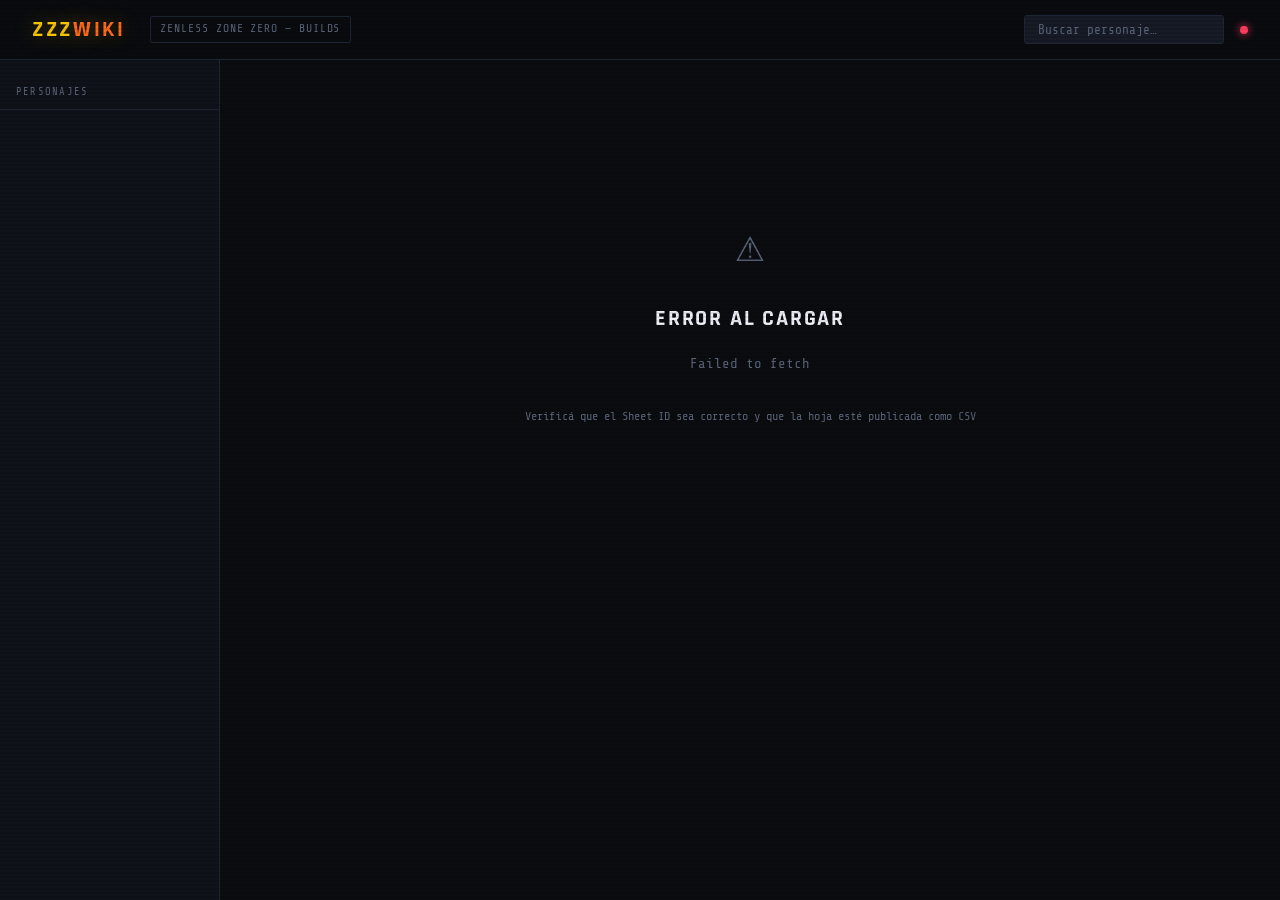
==== index.html @ c6d55b67 "Change fetch to get JSON and remove parseCSV Updated fetch function to retrieve JSON data instead of" ====
<!DOCTYPE html>
<html lang="es">
<head>
<meta charset="UTF-8">
<meta name="viewport" content="width=device-width, initial-scale=1.0">
<title>Zenless Zone Zero — Wiki de Builds</title>
<link href="https://fonts.googleapis.com/css2?family=Rajdhani:wght@400;500;600;700&family=Share+Tech+Mono&family=Barlow:wght@300;400;600&display=swap" rel="stylesheet">
<style>
  :root {
    --bg:        #0a0c10;
    --surface:   #0f1219;
    --surface2:  #161b26;
    --border:    #1e2535;
    --accent:    #f5c400;
    --accent2:   #ff6b1a;
    --accent3:   #00d4ff;
    --text:      #c8d0e0;
    --text-dim:  #5a6478;
    --text-bright: #edf0f7;
    --red:       #ff3e5e;
    --green:     #00e5a0;
    --rank-s:    #f5c400;
    --rank-a:    #aa66ff;
    --rank-b:    #44aaff;
  }

  *, *::before, *::after { box-sizing: border-box; margin: 0; padding: 0; }

  html { scroll-behavior: smooth; }

  body {
    background: var(--bg);
    color: var(--text);
    font-family: 'Barlow', sans-serif;
    font-size: 14px;
    line-height: 1.6;
    min-height: 100vh;
    overflow-x: hidden;
  }

  /* ─── SCANLINES OVERLAY ──────────────────────────────── */
  body::before {
    content: '';
    position: fixed; inset: 0;
    background: repeating-linear-gradient(
      0deg,
      transparent,
      transparent 2px,
      rgba(0,0,0,.08) 2px,
      rgba(0,0,0,.08) 4px
    );
    pointer-events: none;
    z-index: 9999;
  }

  /* ─── HEADER ─────────────────────────────────────────── */
  header {
    position: sticky; top: 0; z-index: 100;
    background: rgba(10,12,16,.92);
    backdrop-filter: blur(12px);
    border-bottom: 1px solid var(--border);
    padding: 0 2rem;
    display: flex; align-items: center; gap: 1.5rem;
    height: 60px;
  }
  .logo {
    font-family: 'Rajdhani', sans-serif;
    font-size: 1.4rem; font-weight: 700;
    letter-spacing: .12em;
    color: var(--accent);
    text-shadow: 0 0 20px rgba(245,196,0,.4);
    white-space: nowrap;
  }
  .logo span { color: var(--accent2); }
  .header-game {
    font-family: 'Share Tech Mono', monospace;
    font-size: .72rem;
    color: var(--text-dim);
    letter-spacing: .08em;
    border: 1px solid var(--border);
    padding: .2rem .6rem;
    border-radius: 2px;
  }
  .header-right {
    margin-left: auto;
    display: flex; align-items: center; gap: 1rem;
  }
  #search-input {
    background: var(--surface2);
    border: 1px solid var(--border);
    color: var(--text);
    font-family: 'Share Tech Mono', monospace;
    font-size: .8rem;
    padding: .4rem .8rem;
    border-radius: 3px;
    width: 200px;
    outline: none;
    transition: border-color .2s;
  }
  #search-input:focus { border-color: var(--accent); }
  #search-input::placeholder { color: var(--text-dim); }

  .status-dot {
    width: 8px; height: 8px; border-radius: 50%;
    background: var(--green);
    box-shadow: 0 0 8px var(--green);
    animation: pulse 2s infinite;
  }
  .status-dot.loading { background: var(--accent); box-shadow: 0 0 8px var(--accent); }
  .status-dot.error   { background: var(--red);   box-shadow: 0 0 8px var(--red); animation: none; }
  @keyframes pulse { 0%,100%{opacity:1} 50%{opacity:.4} }

  /* ─── LAYOUT ─────────────────────────────────────────── */
  .layout { display: flex; min-height: calc(100vh - 60px); }

  /* ─── SIDEBAR ────────────────────────────────────────── */
  .sidebar {
    width: 220px; flex-shrink: 0;
    background: var(--surface);
    border-right: 1px solid var(--border);
    padding: 1.5rem 0;
    position: sticky; top: 60px;
    height: calc(100vh - 60px);
    overflow-y: auto;
  }
  .sidebar::-webkit-scrollbar { width: 4px; }
  .sidebar::-webkit-scrollbar-thumb { background: var(--border); border-radius: 2px; }

  .sidebar-section {
    padding: 0 1rem .5rem;
    font-family: 'Share Tech Mono', monospace;
    font-size: .65rem;
    color: var(--text-dim);
    letter-spacing: .12em;
    text-transform: uppercase;
    border-bottom: 1px solid var(--border);
    margin-bottom: .5rem;
  }
  .char-nav-item {
    display: flex; align-items: center; gap: .6rem;
    padding: .5rem 1rem;
    cursor: pointer;
    transition: background .15s;
    border-left: 3px solid transparent;
    font-family: 'Rajdhani', sans-serif;
    font-size: .95rem; font-weight: 600;
    letter-spacing: .04em;
    color: var(--text);
  }
  .char-nav-item:hover { background: var(--surface2); color: var(--text-bright); }
  .char-nav-item.active {
    border-left-color: var(--accent);
    background: rgba(245,196,0,.06);
    color: var(--accent);
  }
  .char-nav-item img {
    width: 28px; height: 28px;
    border-radius: 50%;
    object-fit: cover;
    border: 1px solid var(--border);
    background: var(--surface2);
    flex-shrink: 0;
  }
  .nav-rank-badge {
    margin-left: auto;
    font-family: 'Share Tech Mono', monospace;
    font-size: .65rem;
    padding: .1rem .35rem;
    border-radius: 2px;
    background: rgba(245,196,0,.12);
    color: var(--rank-s);
    border: 1px solid rgba(245,196,0,.25);
  }

  /* ─── MAIN ───────────────────────────────────────────── */
  main {
    flex: 1;
    padding: 2rem;
    overflow-y: auto;
  }

  /* ─── STATES ─────────────────────────────────────────── */
  .state-screen {
    display: flex; flex-direction: column;
    align-items: center; justify-content: center;
    min-height: 50vh; gap: 1rem;
    font-family: 'Share Tech Mono', monospace;
    color: var(--text-dim);
  }
  .state-screen .big-icon { font-size: 3rem; }
  .state-screen h2 {
    font-family: 'Rajdhani', sans-serif;
    font-size: 1.4rem; font-weight: 700;
    color: var(--text-bright); letter-spacing: .08em;
  }
  .spinner {
    width: 36px; height: 36px;
    border: 3px solid var(--border);
    border-top-color: var(--accent);
    border-radius: 50%;
    animation: spin .8s linear infinite;
  }
  @keyframes spin { to { transform: rotate(360deg); } }

  /* ─── CHARACTER CARD ─────────────────────────────────── */
  .char-card {
    max-width: 960px;
    animation: fadeIn .3s ease;
  }
  @keyframes fadeIn { from{opacity:0;transform:translateY(8px)} to{opacity:1;transform:none} }

  /* header band */
  .char-header {
    display: flex; align-items: flex-start; gap: 1.5rem;
    padding: 1.5rem;
    background: var(--surface);
    border: 1px solid var(--border);
    border-bottom: 2px solid var(--accent);
    margin-bottom: 1.5rem;
    position: relative;
    overflow: hidden;
  }
  .char-header::before {
    content: '';
    position: absolute; top: 0; right: 0;
    width: 300px; height: 100%;
    background: linear-gradient(90deg, transparent, rgba(245,196,0,.03));
    pointer-events: none;
  }
  .char-avatar {
    width: 88px; height: 88px;
    border-radius: 4px;
    object-fit: cover;
    border: 2px solid var(--accent);
    background: var(--surface2);
    flex-shrink: 0;
    box-shadow: 0 0 20px rgba(245,196,0,.2);
  }
  .char-info { flex: 1; }
  .char-name {
    font-family: 'Rajdhani', sans-serif;
    font-size: 2rem; font-weight: 700;
    letter-spacing: .08em;
    color: var(--text-bright);
    text-shadow: 0 0 30px rgba(245,196,0,.15);
    line-height: 1;
    margin-bottom: .4rem;
  }
  .char-tags {
    display: flex; flex-wrap: wrap; gap: .4rem;
    margin-bottom: .8rem;
  }
  .tag {
    font-family: 'Share Tech Mono', monospace;
    font-size: .68rem;
    padding: .15rem .5rem;
    border-radius: 2px;
    letter-spacing: .06em;
  }
  .tag-faction  { background: rgba(0,212,255,.1); border: 1px solid rgba(0,212,255,.3); color: var(--accent3); }
  .tag-element  { background: rgba(255,107,26,.1); border: 1px solid rgba(255,107,26,.3); color: var(--accent2); }
  .tag-role     { background: rgba(245,196,0,.1);  border: 1px solid rgba(245,196,0,.3);  color: var(--accent); }
  .tag-rarity   { background: rgba(170,102,255,.1); border: 1px solid rgba(170,102,255,.3); color: var(--rank-a); }

  .char-score-big {
    display: flex; align-items: center;
    font-family: 'Rajdhani', sans-serif;
    font-size: 3rem; font-weight: 700;
    color: var(--accent);
    line-height: 1;
    gap: .3rem;
    align-self: center;
    text-shadow: 0 0 30px rgba(245,196,0,.5);
    flex-shrink: 0;
  }
  .char-score-big .score-label {
    font-size: .75rem; font-weight: 400;
    color: var(--text-dim);
    letter-spacing: .08em;
    align-self: flex-end;
    padding-bottom: .4rem;
    font-family: 'Share Tech Mono', monospace;
  }

  /* ─── GRID 2 COLS ────────────────────────────────────── */
  .grid-2 {
    display: grid;
    grid-template-columns: 1fr 1fr;
    gap: 1.2rem;
    margin-bottom: 1.2rem;
  }
  .grid-3 {
    display: grid;
    grid-template-columns: 1fr 1fr 1fr;
    gap: 1.2rem;
    margin-bottom: 1.2rem;
  }
  .span-2 { grid-column: span 2; }

  /* ─── PANEL ──────────────────────────────────────────── */
  .panel {
    background: var(--surface);
    border: 1px solid var(--border);
    padding: 1.1rem 1.2rem;
  }
  .panel-title {
    font-family: 'Share Tech Mono', monospace;
    font-size: .68rem;
    letter-spacing: .12em;
    color: var(--accent);
    text-transform: uppercase;
    margin-bottom: .9rem;
    display: flex; align-items: center; gap: .5rem;
  }
  .panel-title::after {
    content: '';
    flex: 1;
    height: 1px;
    background: linear-gradient(90deg, var(--border), transparent);
  }

  /* ─── RANKING BARS ───────────────────────────────────── */
  .rank-list { display: flex; flex-direction: column; gap: .65rem; }
  .rank-row { display: flex; align-items: center; gap: .75rem; }
  .rank-label {
    font-family: 'Barlow', sans-serif;
    font-size: .8rem; font-weight: 600;
    color: var(--text);
    width: 175px; flex-shrink: 0;
    letter-spacing: .02em;
  }
  .rank-bar-track {
    flex: 1; height: 6px;
    background: var(--surface2);
    border-radius: 3px;
    overflow: hidden;
  }
  .rank-bar-fill {
    height: 100%; border-radius: 3px;
    background: linear-gradient(90deg, var(--accent2), var(--accent));
    transition: width .8s cubic-bezier(.25,.46,.45,.94);
    box-shadow: 0 0 6px rgba(245,196,0,.4);
  }
  .rank-value {
    font-family: 'Share Tech Mono', monospace;
    font-size: .75rem;
    color: var(--accent);
    width: 22px; text-align: right; flex-shrink: 0;
  }
  .rank-row.zero .rank-bar-fill { background: var(--border); box-shadow: none; }
  .rank-row.zero .rank-value { color: var(--text-dim); }

  /* ─── NECESSITY BADGES ───────────────────────────────── */
  .necessity {
    display: inline-block;
    font-family: 'Share Tech Mono', monospace;
    font-size: .72rem;
    padding: .2rem .65rem;
    border-radius: 2px;
    letter-spacing: .06em;
    font-weight: 700;
    margin-top: .3rem;
  }
  .nec-0  { background: rgba(90,100,120,.2); border: 1px solid rgba(90,100,120,.4); color: var(--text-dim); }
  .nec-1  { background: rgba(0,229,160,.08); border: 1px solid rgba(0,229,160,.3); color: var(--green); }
  .nec-2  { background: rgba(68,170,255,.08); border: 1px solid rgba(68,170,255,.3); color: var(--rank-b); }
  .nec-3  { background: rgba(245,196,0,.08); border: 1px solid rgba(245,196,0,.3); color: var(--accent); }
  .nec-4  { background: rgba(255,107,26,.12); border: 1px solid rgba(255,107,26,.4); color: var(--accent2); }
  .nec-5  { background: rgba(255,62,94,.12); border: 1px solid rgba(255,62,94,.4); color: var(--red); }

  /* ─── INFO ROWS ──────────────────────────────────────── */
  .info-row {
    display: flex; flex-direction: column; gap: .25rem;
    padding: .55rem 0;
    border-bottom: 1px solid var(--border);
  }
  .info-row:last-child { border-bottom: none; }
  .info-key {
    font-family: 'Share Tech Mono', monospace;
    font-size: .65rem; letter-spacing: .1em;
    color: var(--text-dim); text-transform: uppercase;
  }
  .info-val {
    font-size: .88rem; color: var(--text-bright);
    font-weight: 400;
  }
  .info-val .reason {
    color: var(--text-dim); font-size: .82rem; font-weight: 300;
    display: block; margin-top: .1rem;
  }

  /* ─── WEAPON LIST ────────────────────────────────────── */
  .weapon-chain {
    display: flex; align-items: center; flex-wrap: wrap; gap: .4rem;
    margin-top: .2rem;
  }
  .weapon-item {
    font-family: 'Rajdhani', sans-serif;
    font-size: .9rem; font-weight: 600;
    color: var(--text-bright);
    padding: .2rem .5rem;
    background: var(--surface2);
    border: 1px solid var(--border);
    border-radius: 2px;
  }
  .weapon-item.best {
    border-color: rgba(245,196,0,.4);
    color: var(--accent);
    background: rgba(245,196,0,.06);
  }
  .weapon-sep {
    color: var(--accent2); font-weight: 700; font-size: 1rem;
  }

  /* ─── DISK SETS ──────────────────────────────────────── */
  .disk-set {
    padding: .5rem .7rem;
    background: var(--surface2);
    border: 1px solid var(--border);
    border-radius: 2px;
    margin-bottom: .5rem;
    font-size: .85rem;
    display: flex; align-items: center; gap: .5rem;
  }
  .disk-set .rank-num {
    font-family: 'Share Tech Mono', monospace;
    font-size: .65rem;
    color: var(--accent);
    background: rgba(245,196,0,.1);
    padding: .1rem .3rem;
    border-radius: 2px;
    flex-shrink: 0;
  }

  /* ─── STATS TABLE ────────────────────────────────────── */
  .stats-grid {
    display: grid;
    grid-template-columns: repeat(3, 1fr);
    gap: .5rem;
    margin-top: .2rem;
  }
  .stat-cell {
    background: var(--surface2);
    border: 1px solid var(--border);
    padding: .5rem .6rem;
    border-radius: 2px;
  }
  .stat-cell .slot-label {
    font-family: 'Share Tech Mono', monospace;
    font-size: .6rem; color: var(--accent2);
    letter-spacing: .08em; margin-bottom: .2rem;
  }
  .stat-cell .stat-name {
    font-size: .82rem; font-weight: 600;
    color: var(--text-bright);
    line-height: 1.3;
  }
  .substats-list {
    display: flex; flex-wrap: wrap; gap: .3rem;
    margin-top: .5rem;
  }
  .substat-chip {
    font-family: 'Share Tech Mono', monospace;
    font-size: .67rem;
    padding: .15rem .45rem;
    background: rgba(0,212,255,.06);
    border: 1px solid rgba(0,212,255,.2);
    color: var(--accent3);
    border-radius: 2px;
  }

  /* ─── STATS NUMERIC ──────────────────────────────────── */
  .stat-numbers {
    display: grid;
    grid-template-columns: repeat(auto-fill, minmax(130px, 1fr));
    gap: .5rem; margin-top: .2rem;
  }
  .stat-num-cell {
    background: var(--surface2);
    border: 1px solid var(--border);
    padding: .5rem .7rem;
    border-radius: 2px;
  }
  .stat-num-cell .sn-key {
    font-family: 'Share Tech Mono', monospace;
    font-size: .62rem; color: var(--text-dim);
    letter-spacing: .08em; margin-bottom: .15rem;
  }
  .stat-num-cell .sn-val {
    font-family: 'Rajdhani', sans-serif;
    font-size: 1.05rem; font-weight: 700;
    color: var(--text-bright);
  }
  .stat-num-cell.ideal .sn-val {
    color: var(--accent);
    text-shadow: 0 0 10px rgba(245,196,0,.3);
  }

  /* ─── TIPS ───────────────────────────────────────────── */
  .tip-item {
    display: flex; gap: .65rem;
    padding: .55rem 0;
    border-bottom: 1px solid var(--border);
    font-size: .86rem;
    color: var(--text);
    line-height: 1.5;
  }
  .tip-item:last-child { border-bottom: none; }
  .tip-bullet {
    color: var(--accent2);
    font-family: 'Share Tech Mono', monospace;
    font-size: .8rem; flex-shrink: 0;
    margin-top: .05rem;
  }

  /* ─── DUPE INFO ──────────────────────────────────────── */
  .dupe-item {
    padding: .5rem .7rem;
    background: var(--surface2);
    border-left: 3px solid var(--accent);
    margin-bottom: .5rem;
    font-size: .85rem;
    color: var(--text-bright);
  }
  .dupe-item .dupe-label {
    font-family: 'Share Tech Mono', monospace;
    font-size: .62rem;
    color: var(--accent2);
    letter-spacing: .08em;
    margin-bottom: .2rem;
  }

  /* ─── EMPTY/PLACEHOLDER ──────────────────────────────── */
  .empty-val {
    font-style: italic;
    color: var(--text-dim);
    font-size: .82rem;
  }

  /* ─── WELCOME SCREEN ─────────────────────────────────── */
  .welcome {
    display: flex; flex-direction: column;
    align-items: center; justify-content: center;
    min-height: 50vh; text-align: center;
    gap: 1rem;
  }
  .welcome-title {
    font-family: 'Rajdhani', sans-serif;
    font-size: 2.2rem; font-weight: 700;
    letter-spacing: .1em;
    color: var(--text-bright);
  }
  .welcome-title span { color: var(--accent); text-shadow: 0 0 20px rgba(245,196,0,.4); }
  .welcome-sub {
    color: var(--text-dim);
    font-family: 'Share Tech Mono', monospace;
    font-size: .8rem;
    letter-spacing: .05em;
  }

  /* ─── SCROLLBAR ──────────────────────────────────────── */
  ::-webkit-scrollbar { width: 6px; height: 6px; }
  ::-webkit-scrollbar-track { background: var(--bg); }
  ::-webkit-scrollbar-thumb { background: var(--border); border-radius: 3px; }
  ::-webkit-scrollbar-thumb:hover { background: var(--text-dim); }

  /* ─── RESPONSIVE ─────────────────────────────────────── */
  @media (max-width: 768px) {
    .sidebar { display: none; }
    .grid-2, .grid-3 { grid-template-columns: 1fr; }
    .span-2 { grid-column: span 1; }
    main { padding: 1rem; }
  }
</style>
</head>
<body>

<!-- ══════════════════════════════════════════════════════
     HEADER
══════════════════════════════════════════════════════════ -->
<header>
  <div class="logo">ZZZ<span>WIKI</span></div>
  <div class="header-game">ZENLESS ZONE ZERO — BUILDS</div>
  <div class="header-right">
    <input type="text" id="search-input" placeholder="Buscar personaje…" />
    <div class="status-dot loading" id="status-dot" title="Cargando datos…"></div>
  </div>
</header>

<div class="layout">

  <!-- ══════════════════════════════════════════════════════
       SIDEBAR
  ══════════════════════════════════════════════════════════ -->
  <aside class="sidebar">
    <div class="sidebar-section">Personajes</div>
    <div id="char-nav"></div>
  </aside>

  <!-- ══════════════════════════════════════════════════════
       MAIN
  ══════════════════════════════════════════════════════════ -->
  <main id="main-content">
    <div class="state-screen" id="loading-screen">
      <div class="spinner"></div>
      <h2>CARGANDO DATOS</h2>
      <div>Conectando con la base de datos…</div>
    </div>
  </main>

</div>

<script>
// ══════════════════════════════════════════════════════════
// CONFIGURACIÓN — pegá acá el ID de tu Google Sheet
// ══════════════════════════════════════════════════════════
const SHEET_CONFIG = {
  // Reemplazá con el ID de tu Google Spreadsheet
  // Lo encontrás en la URL: docs.google.com/spreadsheets/d/[ESTE_ID]/edit
  sheetId: '1hvggH2H5F27AyvaQnZs9CAPu6V78TZBa2SKq445Jad8',

  // Nombre de la hoja (pestaña) con builds de Zenless Zone Zero
  // Por defecto "Zenless Builds" — cambialo si le pusiste otro nombre
  sheetName: 'Zenless Builds',
};

// Mapa de filas: qué guarda cada fila (empezando desde B2 = fila 0)
const ROW_KEYS = [
  'nombre',
  'imagen',
  'faccion',
  'elemento',
  'rol',
  'rareza',
  'sc_utilidad',
  'sc_facilidad_build',
  'sc_build_value',
  'sc_pull_value',
  'sc_gameplay',
  'sc_f2p_friendly',
  'sc_consistencia',
  'nec_arma',
  'nec_dupes',
  'mejores_dupes',
  'mejores_compas',
  'mejor_bangbu',
  'w_engines',
  'sets_discos',
  'disco_slot4',
  'disco_slot5',
  'disco_slot6',
  'disco_sub',
  'stats_basicas',
  'stats_ideales',
  'consejos',
];

const SCORE_LABELS = {
  sc_utilidad:       'Utilidad',
  sc_facilidad_build:'Facilidad de Buildeo',
  sc_build_value:    'Build Value',
  sc_pull_value:     'Pull Value',
  sc_gameplay:       'Facilidad de Gameplay',
  sc_f2p_friendly:   'F2P Friendly',
  sc_consistencia:   'Consistencia',
};

const NEC_LEVELS = ['Nada','Poca','Media','Mucha','Obligatoria'];

// ══════════════════════════════════════════════════════════
// FETCH + PARSE
// ══════════════════════════════════════════════════════════
async function fetchSheetData() {
  const url = `https://docs.google.com/spreadsheets/d/${SHEET_CONFIG.sheetId}/gviz/tq?tqx=out:json&sheet=${encodeURIComponent(SHEET_CONFIG.sheetName)}`;
  const resp = await fetch(url);
  if (!resp.ok) throw new Error(`HTTP ${resp.status}`);
  const text = await resp.text();
  // Google devuelve JSON con un wrapper: google.visualization.Query.setResponse({...})
  const json = JSON.parse(text.slice(47, -2));
  const rows = json.table.rows;

  return rows.map(row =>
    row.c.map(cell => (cell && cell.v !== null && cell.v !== undefined) ? String(cell.v) : '')
  );
}

function buildCharacters(rows) {
  // rows[0] = fila 1 del sheet (vacía, ignorar)
  // rows[1] = fila 2: ["Nombre", "Nicole Demara", "Otro personaje", ...]
  // rows[2] = fila 3: ["Imagen (URL)", "https://...", ...]
  // etc.

  if (rows.length < 2) return [];

  // Cuántos personajes hay (columnas desde índice 1)
  const dataRows = rows.slice(1); // desde fila 2 en adelante
  const numChars = Math.max(...dataRows.map(r => r.length)) - 1;

  const chars = [];
  for (let col = 1; col <= numChars; col++) {
    const char = {};
    ROW_KEYS.forEach((key, i) => {
      const row = dataRows[i];
      char[key] = row ? (row[col] || '').trim() : '';
    });
    if (char.nombre && char.nombre.trim()) chars.push(char);
  }
  return chars;
}

// ══════════════════════════════════════════════════════════
// UTILITIES
// ══════════════════════════════════════════════════════════
function calcPromedio(char) {
  const scores = Object.keys(SCORE_LABELS).map(k => parseFloat(char[k]) || 0);
  const nonZero = scores.filter(v => v > 0);
  if (!nonZero.length) return null;
  return (nonZero.reduce((a,b) => a+b, 0) / nonZero.length).toFixed(1);
}

function necClass(val) {
  const idx = NEC_LEVELS.findIndex(n => n.toLowerCase() === val.toLowerCase().trim());
  if (idx < 0) return 'nec-0';
  return `nec-${idx+1}`;
}

function splitPipe(str) {
  return str.split('|').map(s => s.trim()).filter(Boolean);
}

function empty(v) { return !v || !v.trim(); }

// ══════════════════════════════════════════════════════════
// RENDER
// ══════════════════════════════════════════════════════════
let allChars = [];
let activeIdx = -1;

function renderSidebar(chars) {
  const nav = document.getElementById('char-nav');
  nav.innerHTML = '';
  chars.forEach((c, i) => {
    const avg = calcPromedio(c);
    const item = document.createElement('div');
    item.className = 'char-nav-item' + (i === activeIdx ? ' active' : '');
    item.innerHTML = `
      <img src="${c.imagen || ''}" alt="${c.nombre}" onerror="this.style.display='none'">
      <span>${c.nombre}</span>
      ${avg ? `<span class="nav-rank-badge">${avg}</span>` : ''}
    `;
    item.addEventListener('click', () => selectChar(i));
    nav.appendChild(item);
  });
}

function selectChar(idx) {
  activeIdx = idx;
  renderSidebar(allChars);
  renderChar(allChars[idx]);
  window.scrollTo({ top: 0, behavior: 'smooth' });
}

function renderChar(c) {
  const avg = calcPromedio(c);
  const main = document.getElementById('main-content');

  // Scores
  const scoreRows = Object.entries(SCORE_LABELS).map(([key, label]) => {
    const val = parseFloat(c[key]) || 0;
    const pct = (val / 10) * 100;
    return `
      <div class="rank-row ${val === 0 ? 'zero' : ''}">
        <div class="rank-label">${label}</div>
        <div class="rank-bar-track">
          <div class="rank-bar-fill" style="width:${pct}%"></div>
        </div>
        <div class="rank-value">${val > 0 ? val : '—'}</div>
      </div>`;
  }).join('');

  // W-Engines
  const engines = c.w_engines ? c.w_engines.split('>').map(s => s.trim()).filter(Boolean) : [];
  const engineHTML = engines.length
    ? engines.map((e, i) => `
        <span class="weapon-item ${i===0?'best':''}">${e}</span>
        ${i < engines.length-1 ? '<span class="weapon-sep">›</span>' : ''}
      `).join('')
    : '<span class="empty-val">Sin datos</span>';

  // Disk sets
  const sets = (c.sets_discos || '').split('>').map(s => s.trim()).filter(Boolean);
  const setsHTML = sets.length
    ? sets.map((s, i) => `<div class="disk-set"><span class="rank-num">${i+1}</span>${s}</div>`).join('')
    : '<span class="empty-val">Sin datos</span>';

  // Compas
  const compas = splitPipe(c.mejores_compas);
  const compasHTML = compas.length
    ? compas.map(s => {
        const [name, ...rest] = s.split('-');
        return `<div class="info-row">
          <div class="info-val">${name.trim()}<span class="reason">${rest.join('-').trim()}</span></div>
        </div>`;
      }).join('')
    : '<div class="info-row"><div class="info-val empty-val">Sin datos</div></div>';

  // Bangbu
  const bangbus = splitPipe(c.mejor_bangbu);
  const bangbuHTML = bangbus.length
    ? bangbus.map(s => {
        const [name, ...rest] = s.split('-');
        return `<div class="info-row">
          <div class="info-val">${name.trim()}<span class="reason">${rest.join('-').trim()}</span></div>
        </div>`;
      }).join('')
    : '<div class="info-row"><div class="info-val empty-val">Sin datos</div></div>';

  // Dupes
  const dupes = splitPipe(c.mejores_dupes);
  const dupesHTML = dupes.length
    ? dupes.map(d => `<div class="dupe-item">${d}</div>`).join('')
    : '<span class="empty-val">Sin datos</span>';

  // Stats básicas / ideales
  function renderStats(str, ideal = false) {
    const items = splitPipe(str);
    if (!items.length) return '<span class="empty-val">Sin datos</span>';
    return `<div class="stat-numbers">` + items.map(s => {
      const [k, v] = s.split(':');
      return `<div class="stat-num-cell ${ideal?'ideal':''}">
        <div class="sn-key">${(k||'').trim()}</div>
        <div class="sn-val">${(v||'').trim()}</div>
      </div>`;
    }).join('') + '</div>';
  }

  // Consejos
  const tips = splitPipe(c.consejos);
  const tipsHTML = tips.length
    ? tips.map(t => `<div class="tip-item"><span class="tip-bullet">◆</span><span>${t}</span></div>`).join('')
    : '<div class="tip-item"><span class="tip-bullet">◆</span><span class="empty-val">Sin datos</span></div>';

  // Substats
  const subs = (c.disco_sub || '').split(',').map(s => s.trim()).filter(Boolean);
  const subsHTML = subs.length
    ? `<div class="substats-list">${subs.map(s => `<span class="substat-chip">${s}</span>`).join('')}</div>`
    : '';

  // Tags
  const tags = [
    c.rareza   && `<span class="tag tag-rarity">${c.rareza}</span>`,
    c.elemento && `<span class="tag tag-element">${c.elemento}</span>`,
    c.rol      && `<span class="tag tag-role">${c.rol}</span>`,
    c.faccion  && `<span class="tag tag-faction">${c.faccion}</span>`,
  ].filter(Boolean).join('');

  main.innerHTML = `
  <div class="char-card">

    <!-- HEADER -->
    <div class="char-header">
      <img class="char-avatar" src="${c.imagen||''}" alt="${c.nombre}"
           onerror="this.style.display='none'">
      <div class="char-info">
        <div class="char-name">${c.nombre}</div>
        <div class="char-tags">${tags}</div>
      </div>
      ${avg ? `<div class="char-score-big">${avg}<div class="score-label">/ 10</div></div>` : ''}
    </div>

    <!-- SCORES + NECESIDADES -->
    <div class="grid-2">
      <div class="panel">
        <div class="panel-title">Puntuaciones</div>
        <div class="rank-list">${scoreRows}</div>
      </div>
      <div class="panel">
        <div class="panel-title">Necesidades</div>
        <div class="info-row">
          <div class="info-key">W-Engine (arma signature)</div>
          <div class="info-val">
            <span class="necessity ${necClass(c.nec_arma||'nada')}">${c.nec_arma||'—'}</span>
          </div>
        </div>
        <div class="info-row">
          <div class="info-key">Dupes / Copias</div>
          <div class="info-val">
            <span class="necessity ${necClass(c.nec_dupes||'nada')}">${c.nec_dupes||'—'}</span>
          </div>
        </div>
        <br>
        <div class="panel-title">Mejores Dupes</div>
        ${dupesHTML}
      </div>
    </div>

    <!-- EQUIPO -->
    <div class="grid-2">
      <div class="panel">
        <div class="panel-title">Mejores Compañeros</div>
        ${compasHTML}
      </div>
      <div class="panel">
        <div class="panel-title">Mejor Bangbú</div>
        ${bangbuHTML}
      </div>
    </div>

    <!-- W-ENGINES + DISCOS -->
    <div class="grid-2">
      <div class="panel">
        <div class="panel-title">W-Engines</div>
        <div class="weapon-chain">${engineHTML}</div>
      </div>
      <div class="panel">
        <div class="panel-title">Sets de Discos</div>
        ${setsHTML}
      </div>
    </div>

    <!-- STATS DISCOS -->
    <div class="panel" style="margin-bottom:1.2rem">
      <div class="panel-title">Stats de Discos</div>
      <div class="stats-grid">
        <div class="stat-cell">
          <div class="slot-label">SLOT 4</div>
          <div class="stat-name">${c.disco_slot4||'—'}</div>
        </div>
        <div class="stat-cell">
          <div class="slot-label">SLOT 5</div>
          <div class="stat-name">${c.disco_slot5||'—'}</div>
        </div>
        <div class="stat-cell">
          <div class="slot-label">SLOT 6</div>
          <div class="stat-name">${c.disco_slot6||'—'}</div>
        </div>
      </div>
      ${subsHTML ? `
        <div style="margin-top:.75rem">
          <div class="info-key" style="margin-bottom:.3rem">SUBSTATS PRIORITARIAS</div>
          ${subsHTML}
        </div>` : ''}
    </div>

    <!-- STATS BÁSICAS / IDEALES -->
    <div class="grid-2">
      <div class="panel">
        <div class="panel-title">Stats Básicas</div>
        ${renderStats(c.stats_basicas, false)}
      </div>
      <div class="panel">
        <div class="panel-title">Stats Ideales</div>
        ${renderStats(c.stats_ideales, true)}
      </div>
    </div>

    <!-- CONSEJOS -->
    <div class="panel" style="margin-bottom:2rem">
      <div class="panel-title">Consejos &amp; Habilidades</div>
      ${tipsHTML}
    </div>

  </div>`;

  // Animar barras después de render
  requestAnimationFrame(() => {
    document.querySelectorAll('.rank-bar-fill').forEach(el => {
      const w = el.style.width;
      el.style.width = '0';
      requestAnimationFrame(() => { el.style.width = w; });
    });
  });
}

function renderWelcome(chars) {
  const main = document.getElementById('main-content');
  main.innerHTML = `
    <div class="welcome">
      <div class="welcome-title">BIENVENIDO A <span>ZZZWIKI</span></div>
      <div class="welcome-sub">Seleccioná un personaje en el panel izquierdo</div>
      <div style="color:var(--text-dim);font-size:.8rem;margin-top:.5rem">
        ${chars.length} personaje${chars.length!==1?'s':''} cargado${chars.length!==1?'s':''}
      </div>
    </div>`;
}

function renderError(msg) {
  const main = document.getElementById('main-content');
  main.innerHTML = `
    <div class="state-screen">
      <div class="big-icon">⚠</div>
      <h2>ERROR AL CARGAR</h2>
      <div>${msg}</div>
      <div style="margin-top:1rem;font-family:'Share Tech Mono',monospace;font-size:.75rem;color:var(--text-dim)">
        Verificá que el Sheet ID sea correcto y que la hoja esté publicada como CSV
      </div>
    </div>`;
}

// ══════════════════════════════════════════════════════════
// SEARCH
// ══════════════════════════════════════════════════════════
document.getElementById('search-input').addEventListener('input', function() {
  const q = this.value.toLowerCase().trim();
  const filtered = q
    ? allChars.filter(c => c.nombre.toLowerCase().includes(q))
    : allChars;
  renderSidebar_filtered(filtered);
});

function renderSidebar_filtered(chars) {
  const nav = document.getElementById('char-nav');
  nav.innerHTML = '';
  chars.forEach(c => {
    const i = allChars.indexOf(c);
    const avg = calcPromedio(c);
    const item = document.createElement('div');
    item.className = 'char-nav-item' + (i === activeIdx ? ' active' : '');
    item.innerHTML = `
      <img src="${c.imagen || ''}" alt="${c.nombre}" onerror="this.style.display='none'">
      <span>${c.nombre}</span>
      ${avg ? `<span class="nav-rank-badge">${avg}</span>` : ''}
    `;
    item.addEventListener('click', () => selectChar(i));
    nav.appendChild(item);
  });
}

// ══════════════════════════════════════════════════════════
// INIT
// ══════════════════════════════════════════════════════════
async function init() {
  const dot = document.getElementById('status-dot');
  try {
    const rows = await fetchSheetData();
    allChars = buildCharacters(rows);
    dot.className = 'status-dot'; // verde = ok

    if (!allChars.length) {
      renderError('No se encontraron personajes. Verificá que la hoja tenga datos desde B2.');
      return;

console.log('Filas raw:', rows.slice(0, 5));
console.log('Chars parseados:', allChars);

    }

    renderSidebar(allChars);
    renderWelcome(allChars);
  } catch (err) {
    dot.className = 'status-dot error';
    renderError(err.message || 'Error desconocido');
    console.error(err);
  }
}

init();
</script>
</body>
</html>
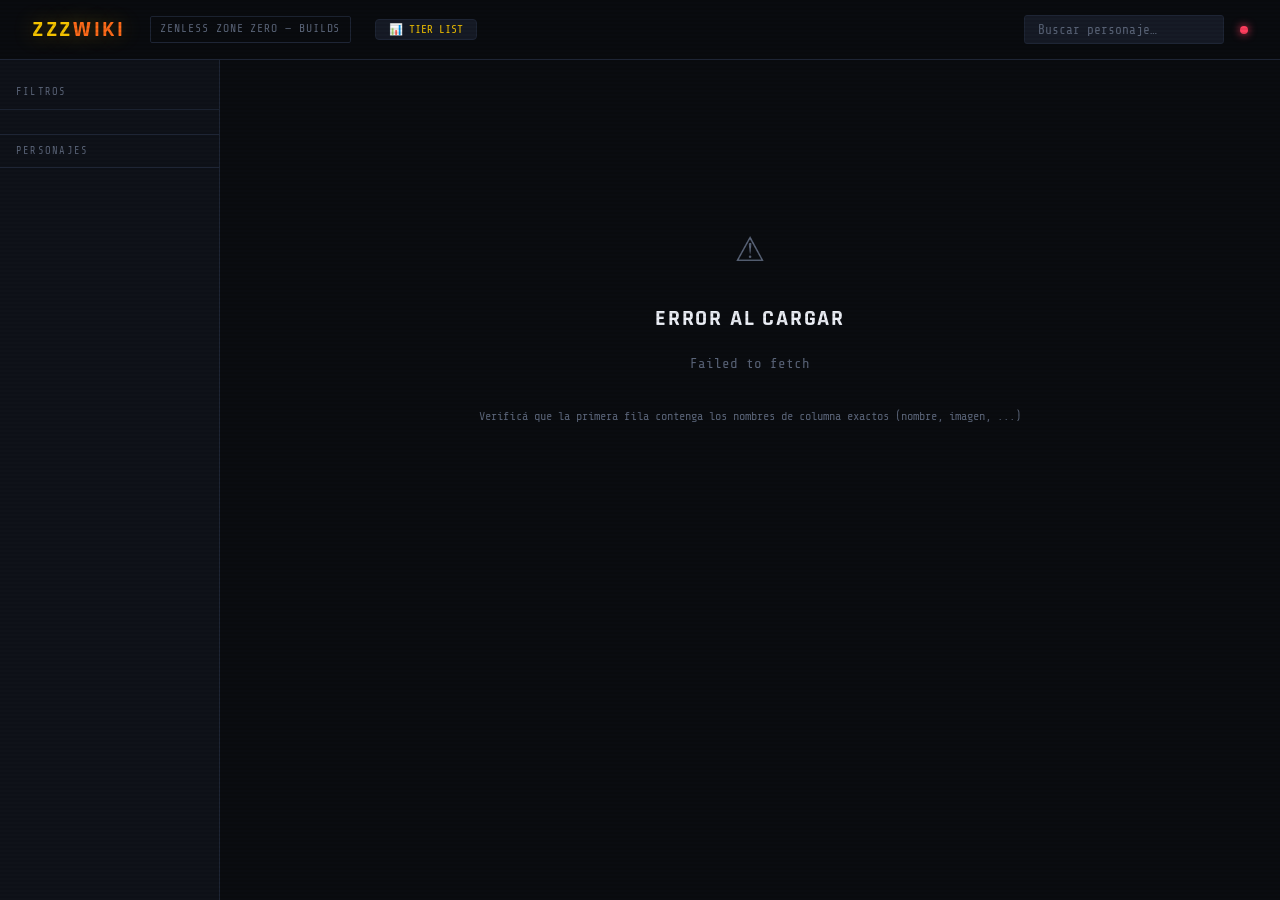
==== commit 34fee443: "Update fmt.Println message from 'Hello' to 'Goodbye'" ====
--- a/index.html
+++ b/index.html
@@ -25,9 +25,7 @@
   }
 
   *, *::before, *::after { box-sizing: border-box; margin: 0; padding: 0; }
-
   html { scroll-behavior: smooth; }
-
   body {
     background: var(--bg);
     color: var(--text);
@@ -37,23 +35,13 @@
     min-height: 100vh;
     overflow-x: hidden;
   }
-
-  /* ─── SCANLINES OVERLAY ──────────────────────────────── */
   body::before {
     content: '';
     position: fixed; inset: 0;
-    background: repeating-linear-gradient(
-      0deg,
-      transparent,
-      transparent 2px,
-      rgba(0,0,0,.08) 2px,
-      rgba(0,0,0,.08) 4px
-    );
+    background: repeating-linear-gradient(0deg, transparent, transparent 2px, rgba(0,0,0,.08) 2px, rgba(0,0,0,.08) 4px);
     pointer-events: none;
     z-index: 9999;
   }
-
-  /* ─── HEADER ─────────────────────────────────────────── */
   header {
     position: sticky; top: 0; z-index: 100;
     background: rgba(10,12,16,.92);
@@ -63,659 +51,734 @@
     display: flex; align-items: center; gap: 1.5rem;
     height: 60px;
   }
-  .logo {
-    font-family: 'Rajdhani', sans-serif;
-    font-size: 1.4rem; font-weight: 700;
-    letter-spacing: .12em;
-    color: var(--accent);
-    text-shadow: 0 0 20px rgba(245,196,0,.4);
-    white-space: nowrap;
-  }
+  .logo { font-family: 'Rajdhani', sans-serif; font-size: 1.4rem; font-weight: 700; letter-spacing: .12em; color: var(--accent); text-shadow: 0 0 20px rgba(245,196,0,.4); white-space: nowrap; }
   .logo span { color: var(--accent2); }
-  .header-game {
-    font-family: 'Share Tech Mono', monospace;
-    font-size: .72rem;
-    color: var(--text-dim);
-    letter-spacing: .08em;
-    border: 1px solid var(--border);
-    padding: .2rem .6rem;
-    border-radius: 2px;
-  }
-  .header-right {
-    margin-left: auto;
-    display: flex; align-items: center; gap: 1rem;
-  }
-  #search-input {
-    background: var(--surface2);
-    border: 1px solid var(--border);
-    color: var(--text);
-    font-family: 'Share Tech Mono', monospace;
-    font-size: .8rem;
-    padding: .4rem .8rem;
-    border-radius: 3px;
-    width: 200px;
-    outline: none;
-    transition: border-color .2s;
-  }
+  .header-game { font-family: 'Share Tech Mono', monospace; font-size: .72rem; color: var(--text-dim); letter-spacing: .08em; border: 1px solid var(--border); padding: .2rem .6rem; border-radius: 2px; }
+  .header-right { margin-left: auto; display: flex; align-items: center; gap: 1rem; }
+  #search-input { background: var(--surface2); border: 1px solid var(--border); color: var(--text); font-family: 'Share Tech Mono', monospace; font-size: .8rem; padding: .4rem .8rem; border-radius: 3px; width: 200px; outline: none; transition: border-color .2s; }
   #search-input:focus { border-color: var(--accent); }
   #search-input::placeholder { color: var(--text-dim); }
-
-  .status-dot {
-    width: 8px; height: 8px; border-radius: 50%;
-    background: var(--green);
-    box-shadow: 0 0 8px var(--green);
-    animation: pulse 2s infinite;
-  }
+  .status-dot { width: 8px; height: 8px; border-radius: 50%; background: var(--green); box-shadow: 0 0 8px var(--green); animation: pulse 2s infinite; }
   .status-dot.loading { background: var(--accent); box-shadow: 0 0 8px var(--accent); }
   .status-dot.error   { background: var(--red);   box-shadow: 0 0 8px var(--red); animation: none; }
   @keyframes pulse { 0%,100%{opacity:1} 50%{opacity:.4} }
-
-  /* ─── LAYOUT ─────────────────────────────────────────── */
   .layout { display: flex; min-height: calc(100vh - 60px); }
-
-  /* ─── SIDEBAR ────────────────────────────────────────── */
-  .sidebar {
-    width: 220px; flex-shrink: 0;
-    background: var(--surface);
-    border-right: 1px solid var(--border);
-    padding: 1.5rem 0;
-    position: sticky; top: 60px;
-    height: calc(100vh - 60px);
-    overflow-y: auto;
-  }
+  .sidebar { width: 220px; flex-shrink: 0; background: var(--surface); border-right: 1px solid var(--border); padding: 1.5rem 0; position: sticky; top: 60px; height: calc(100vh - 60px); overflow-y: auto; }
   .sidebar::-webkit-scrollbar { width: 4px; }
   .sidebar::-webkit-scrollbar-thumb { background: var(--border); border-radius: 2px; }
-
-  .sidebar-section {
-    padding: 0 1rem .5rem;
-    font-family: 'Share Tech Mono', monospace;
-    font-size: .65rem;
-    color: var(--text-dim);
-    letter-spacing: .12em;
-    text-transform: uppercase;
-    border-bottom: 1px solid var(--border);
-    margin-bottom: .5rem;
-  }
-  .char-nav-item {
-    display: flex; align-items: center; gap: .6rem;
-    padding: .5rem 1rem;
-    cursor: pointer;
-    transition: background .15s;
-    border-left: 3px solid transparent;
-    font-family: 'Rajdhani', sans-serif;
-    font-size: .95rem; font-weight: 600;
-    letter-spacing: .04em;
-    color: var(--text);
-  }
+  .sidebar-section { padding: 0 1rem .5rem; font-family: 'Share Tech Mono', monospace; font-size: .65rem; color: var(--text-dim); letter-spacing: .12em; text-transform: uppercase; border-bottom: 1px solid var(--border); margin-bottom: .5rem; }
+  .char-nav-item { display: flex; align-items: center; gap: .6rem; padding: .5rem 1rem; cursor: pointer; transition: background .15s; border-left: 3px solid transparent; font-family: 'Rajdhani', sans-serif; font-size: .95rem; font-weight: 600; letter-spacing: .04em; color: var(--text); }
   .char-nav-item:hover { background: var(--surface2); color: var(--text-bright); }
-  .char-nav-item.active {
-    border-left-color: var(--accent);
-    background: rgba(245,196,0,.06);
-    color: var(--accent);
-  }
-  .char-nav-item img {
-    width: 28px; height: 28px;
-    border-radius: 50%;
-    object-fit: cover;
-    border: 1px solid var(--border);
-    background: var(--surface2);
-    flex-shrink: 0;
-  }
-  .nav-rank-badge {
-    margin-left: auto;
-    font-family: 'Share Tech Mono', monospace;
-    font-size: .65rem;
-    padding: .1rem .35rem;
-    border-radius: 2px;
-    background: rgba(245,196,0,.12);
-    color: var(--rank-s);
-    border: 1px solid rgba(245,196,0,.25);
-  }
-
-  /* ─── MAIN ───────────────────────────────────────────── */
-  main {
-    flex: 1;
-    padding: 2rem;
-    overflow-y: auto;
-  }
-
-  /* ─── STATES ─────────────────────────────────────────── */
-  .state-screen {
-    display: flex; flex-direction: column;
-    align-items: center; justify-content: center;
-    min-height: 50vh; gap: 1rem;
-    font-family: 'Share Tech Mono', monospace;
-    color: var(--text-dim);
-  }
+  .char-nav-item.active { border-left-color: var(--accent); background: rgba(245,196,0,.06); color: var(--accent); }
+  .char-nav-item img { width: 28px; height: 28px; border-radius: 50%; object-fit: cover; border: 1px solid var(--border); background: var(--surface2); flex-shrink: 0; }
+  .nav-rank-badge { margin-left: auto; font-family: 'Share Tech Mono', monospace; font-size: .65rem; padding: .1rem .35rem; border-radius: 2px; background: rgba(245,196,0,.12); color: var(--rank-s); border: 1px solid rgba(245,196,0,.25); }
+  main { flex: 1; padding: 2rem; overflow-y: auto; }
+  .state-screen { display: flex; flex-direction: column; align-items: center; justify-content: center; min-height: 50vh; gap: 1rem; font-family: 'Share Tech Mono', monospace; color: var(--text-dim); }
   .state-screen .big-icon { font-size: 3rem; }
-  .state-screen h2 {
-    font-family: 'Rajdhani', sans-serif;
-    font-size: 1.4rem; font-weight: 700;
-    color: var(--text-bright); letter-spacing: .08em;
-  }
-  .spinner {
-    width: 36px; height: 36px;
-    border: 3px solid var(--border);
-    border-top-color: var(--accent);
-    border-radius: 50%;
-    animation: spin .8s linear infinite;
-  }
+  .state-screen h2 { font-family: 'Rajdhani', sans-serif; font-size: 1.4rem; font-weight: 700; color: var(--text-bright); letter-spacing: .08em; }
+  .spinner { width: 36px; height: 36px; border: 3px solid var(--border); border-top-color: var(--accent); border-radius: 50%; animation: spin .8s linear infinite; }
   @keyframes spin { to { transform: rotate(360deg); } }
-
-  /* ─── CHARACTER CARD ─────────────────────────────────── */
-  .char-card {
-    max-width: 960px;
-    animation: fadeIn .3s ease;
-  }
+  .char-card { max-width: 960px; animation: fadeIn .3s ease; }
   @keyframes fadeIn { from{opacity:0;transform:translateY(8px)} to{opacity:1;transform:none} }
-
-  /* header band */
-  .char-header {
-    display: flex; align-items: flex-start; gap: 1.5rem;
-    padding: 1.5rem;
-    background: var(--surface);
-    border: 1px solid var(--border);
-    border-bottom: 2px solid var(--accent);
-    margin-bottom: 1.5rem;
-    position: relative;
-    overflow: hidden;
-  }
-  .char-header::before {
-    content: '';
-    position: absolute; top: 0; right: 0;
-    width: 300px; height: 100%;
-    background: linear-gradient(90deg, transparent, rgba(245,196,0,.03));
-    pointer-events: none;
-  }
-  .char-avatar {
-    width: 88px; height: 88px;
-    border-radius: 4px;
-    object-fit: cover;
-    border: 2px solid var(--accent);
-    background: var(--surface2);
-    flex-shrink: 0;
-    box-shadow: 0 0 20px rgba(245,196,0,.2);
-  }
+  .char-header { display: flex; align-items: flex-start; gap: 1.5rem; padding: 1.5rem; background: var(--surface); border: 1px solid var(--border); border-bottom: 2px solid var(--accent); margin-bottom: 1.5rem; position: relative; overflow: hidden; }
+  .char-header::before { content: ''; position: absolute; top: 0; right: 0; width: 300px; height: 100%; background: linear-gradient(90deg, transparent, rgba(245,196,0,.03)); pointer-events: none; }
+  .char-avatar { width: 88px; height: 88px; border-radius: 4px; object-fit: cover; border: 2px solid var(--accent); background: var(--surface2); flex-shrink: 0; box-shadow: 0 0 20px rgba(245,196,0,.2); }
   .char-info { flex: 1; }
-  .char-name {
-    font-family: 'Rajdhani', sans-serif;
-    font-size: 2rem; font-weight: 700;
-    letter-spacing: .08em;
-    color: var(--text-bright);
-    text-shadow: 0 0 30px rgba(245,196,0,.15);
-    line-height: 1;
-    margin-bottom: .4rem;
-  }
-  .char-tags {
-    display: flex; flex-wrap: wrap; gap: .4rem;
-    margin-bottom: .8rem;
-  }
-  .tag {
-    font-family: 'Share Tech Mono', monospace;
-    font-size: .68rem;
-    padding: .15rem .5rem;
-    border-radius: 2px;
-    letter-spacing: .06em;
-  }
+  .char-name { font-family: 'Rajdhani', sans-serif; font-size: 2rem; font-weight: 700; letter-spacing: .08em; color: var(--text-bright); text-shadow: 0 0 30px rgba(245,196,0,.15); line-height: 1; margin-bottom: .4rem; }
+  .char-tags { display: flex; flex-wrap: wrap; gap: .4rem; margin-bottom: .8rem; }
+  .tag { font-family: 'Share Tech Mono', monospace; font-size: .68rem; padding: .15rem .5rem; border-radius: 2px; letter-spacing: .06em; }
   .tag-faction  { background: rgba(0,212,255,.1); border: 1px solid rgba(0,212,255,.3); color: var(--accent3); }
   .tag-element  { background: rgba(255,107,26,.1); border: 1px solid rgba(255,107,26,.3); color: var(--accent2); }
   .tag-role     { background: rgba(245,196,0,.1);  border: 1px solid rgba(245,196,0,.3);  color: var(--accent); }
   .tag-rarity   { background: rgba(170,102,255,.1); border: 1px solid rgba(170,102,255,.3); color: var(--rank-a); }
-
-  .char-score-big {
-    display: flex; align-items: center;
-    font-family: 'Rajdhani', sans-serif;
-    font-size: 3rem; font-weight: 700;
-    color: var(--accent);
-    line-height: 1;
-    gap: .3rem;
-    align-self: center;
-    text-shadow: 0 0 30px rgba(245,196,0,.5);
-    flex-shrink: 0;
-  }
-  .char-score-big .score-label {
-    font-size: .75rem; font-weight: 400;
-    color: var(--text-dim);
-    letter-spacing: .08em;
-    align-self: flex-end;
-    padding-bottom: .4rem;
-    font-family: 'Share Tech Mono', monospace;
-  }
-
-  /* ─── GRID 2 COLS ────────────────────────────────────── */
-  .grid-2 {
-    display: grid;
-    grid-template-columns: 1fr 1fr;
-    gap: 1.2rem;
-    margin-bottom: 1.2rem;
-  }
-  .grid-3 {
-    display: grid;
-    grid-template-columns: 1fr 1fr 1fr;
-    gap: 1.2rem;
-    margin-bottom: 1.2rem;
-  }
+  .char-score-big { display: flex; align-items: center; font-family: 'Rajdhani', sans-serif; font-size: 3rem; font-weight: 700; color: var(--accent); line-height: 1; gap: .3rem; align-self: center; text-shadow: 0 0 30px rgba(245,196,0,.5); flex-shrink: 0; }
+  .char-score-big .score-label { font-size: .75rem; font-weight: 400; color: var(--text-dim); letter-spacing: .08em; align-self: flex-end; padding-bottom: .4rem; font-family: 'Share Tech Mono', monospace; }
+  .grid-2 { display: grid; grid-template-columns: 1fr 1fr; gap: 1.2rem; margin-bottom: 1.2rem; }
+  .grid-3 { display: grid; grid-template-columns: 1fr 1fr 1fr; gap: 1.2rem; margin-bottom: 1.2rem; }
   .span-2 { grid-column: span 2; }
-
-  /* ─── PANEL ──────────────────────────────────────────── */
-  .panel {
-    background: var(--surface);
-    border: 1px solid var(--border);
-    padding: 1.1rem 1.2rem;
-  }
-  .panel-title {
-    font-family: 'Share Tech Mono', monospace;
-    font-size: .68rem;
-    letter-spacing: .12em;
-    color: var(--accent);
-    text-transform: uppercase;
-    margin-bottom: .9rem;
-    display: flex; align-items: center; gap: .5rem;
-  }
-  .panel-title::after {
-    content: '';
-    flex: 1;
-    height: 1px;
-    background: linear-gradient(90deg, var(--border), transparent);
-  }
-
-  /* ─── RANKING BARS ───────────────────────────────────── */
+  .panel { background: var(--surface); border: 1px solid var(--border); padding: 1.1rem 1.2rem; }
+  .panel-title { font-family: 'Share Tech Mono', monospace; font-size: .68rem; letter-spacing: .12em; color: var(--accent); text-transform: uppercase; margin-bottom: .9rem; display: flex; align-items: center; gap: .5rem; }
+  .panel-title::after { content: ''; flex: 1; height: 1px; background: linear-gradient(90deg, var(--border), transparent); }
   .rank-list { display: flex; flex-direction: column; gap: .65rem; }
   .rank-row { display: flex; align-items: center; gap: .75rem; }
-  .rank-label {
-    font-family: 'Barlow', sans-serif;
-    font-size: .8rem; font-weight: 600;
-    color: var(--text);
-    width: 175px; flex-shrink: 0;
-    letter-spacing: .02em;
-  }
-  .rank-bar-track {
-    flex: 1; height: 6px;
-    background: var(--surface2);
-    border-radius: 3px;
-    overflow: hidden;
-  }
-  .rank-bar-fill {
-    height: 100%; border-radius: 3px;
-    background: linear-gradient(90deg, var(--accent2), var(--accent));
-    transition: width .8s cubic-bezier(.25,.46,.45,.94);
-    box-shadow: 0 0 6px rgba(245,196,0,.4);
-  }
-  .rank-value {
-    font-family: 'Share Tech Mono', monospace;
-    font-size: .75rem;
-    color: var(--accent);
-    width: 22px; text-align: right; flex-shrink: 0;
-  }
+  .rank-label { font-family: 'Barlow', sans-serif; font-size: .8rem; font-weight: 600; color: var(--text); width: 175px; flex-shrink: 0; letter-spacing: .02em; }
+  .rank-bar-track { flex: 1; height: 6px; background: var(--surface2); border-radius: 3px; overflow: hidden; }
+  .rank-bar-fill { height: 100%; border-radius: 3px; background: linear-gradient(90deg, var(--accent2), var(--accent)); transition: width .8s cubic-bezier(.25,.46,.45,.94); box-shadow: 0 0 6px rgba(245,196,0,.4); }
+  .rank-value { font-family: 'Share Tech Mono', monospace; font-size: .75rem; color: var(--accent); width: 22px; text-align: right; flex-shrink: 0; }
   .rank-row.zero .rank-bar-fill { background: var(--border); box-shadow: none; }
   .rank-row.zero .rank-value { color: var(--text-dim); }
-
-  /* ─── NECESSITY BADGES ───────────────────────────────── */
-  .necessity {
-    display: inline-block;
-    font-family: 'Share Tech Mono', monospace;
-    font-size: .72rem;
-    padding: .2rem .65rem;
-    border-radius: 2px;
-    letter-spacing: .06em;
-    font-weight: 700;
-    margin-top: .3rem;
-  }
+  .necessity { display: inline-block; font-family: 'Share Tech Mono', monospace; font-size: .72rem; padding: .2rem .65rem; border-radius: 2px; letter-spacing: .06em; font-weight: 700; margin-top: .3rem; }
   .nec-0  { background: rgba(90,100,120,.2); border: 1px solid rgba(90,100,120,.4); color: var(--text-dim); }
   .nec-1  { background: rgba(0,229,160,.08); border: 1px solid rgba(0,229,160,.3); color: var(--green); }
   .nec-2  { background: rgba(68,170,255,.08); border: 1px solid rgba(68,170,255,.3); color: var(--rank-b); }
   .nec-3  { background: rgba(245,196,0,.08); border: 1px solid rgba(245,196,0,.3); color: var(--accent); }
   .nec-4  { background: rgba(255,107,26,.12); border: 1px solid rgba(255,107,26,.4); color: var(--accent2); }
   .nec-5  { background: rgba(255,62,94,.12); border: 1px solid rgba(255,62,94,.4); color: var(--red); }
-
-  /* ─── INFO ROWS ──────────────────────────────────────── */
-  .info-row {
-    display: flex; flex-direction: column; gap: .25rem;
-    padding: .55rem 0;
-    border-bottom: 1px solid var(--border);
-  }
+  .info-row { display: flex; flex-direction: column; gap: .25rem; padding: .55rem 0; border-bottom: 1px solid var(--border); }
   .info-row:last-child { border-bottom: none; }
-  .info-key {
-    font-family: 'Share Tech Mono', monospace;
-    font-size: .65rem; letter-spacing: .1em;
-    color: var(--text-dim); text-transform: uppercase;
-  }
-  .info-val {
-    font-size: .88rem; color: var(--text-bright);
-    font-weight: 400;
-  }
-  .info-val .reason {
-    color: var(--text-dim); font-size: .82rem; font-weight: 300;
-    display: block; margin-top: .1rem;
-  }
-
-  /* ─── WEAPON LIST ────────────────────────────────────── */
-  .weapon-chain {
-    display: flex; align-items: center; flex-wrap: wrap; gap: .4rem;
-    margin-top: .2rem;
-  }
-  .weapon-item {
-    font-family: 'Rajdhani', sans-serif;
-    font-size: .9rem; font-weight: 600;
-    color: var(--text-bright);
-    padding: .2rem .5rem;
-    background: var(--surface2);
-    border: 1px solid var(--border);
-    border-radius: 2px;
-  }
-  .weapon-item.best {
-    border-color: rgba(245,196,0,.4);
-    color: var(--accent);
-    background: rgba(245,196,0,.06);
-  }
-  .weapon-sep {
-    color: var(--accent2); font-weight: 700; font-size: 1rem;
-  }
-
-  /* ─── DISK SETS ──────────────────────────────────────── */
-  .disk-set {
-    padding: .5rem .7rem;
-    background: var(--surface2);
-    border: 1px solid var(--border);
-    border-radius: 2px;
-    margin-bottom: .5rem;
-    font-size: .85rem;
-    display: flex; align-items: center; gap: .5rem;
-  }
-  .disk-set .rank-num {
-    font-family: 'Share Tech Mono', monospace;
-    font-size: .65rem;
-    color: var(--accent);
-    background: rgba(245,196,0,.1);
-    padding: .1rem .3rem;
-    border-radius: 2px;
-    flex-shrink: 0;
-  }
-
-  /* ─── STATS TABLE ────────────────────────────────────── */
-  .stats-grid {
-    display: grid;
-    grid-template-columns: repeat(3, 1fr);
-    gap: .5rem;
-    margin-top: .2rem;
-  }
-  .stat-cell {
-    background: var(--surface2);
-    border: 1px solid var(--border);
-    padding: .5rem .6rem;
-    border-radius: 2px;
-  }
-  .stat-cell .slot-label {
-    font-family: 'Share Tech Mono', monospace;
-    font-size: .6rem; color: var(--accent2);
-    letter-spacing: .08em; margin-bottom: .2rem;
-  }
-  .stat-cell .stat-name {
-    font-size: .82rem; font-weight: 600;
-    color: var(--text-bright);
-    line-height: 1.3;
-  }
-  .substats-list {
-    display: flex; flex-wrap: wrap; gap: .3rem;
-    margin-top: .5rem;
-  }
-  .substat-chip {
-    font-family: 'Share Tech Mono', monospace;
-    font-size: .67rem;
-    padding: .15rem .45rem;
-    background: rgba(0,212,255,.06);
-    border: 1px solid rgba(0,212,255,.2);
-    color: var(--accent3);
-    border-radius: 2px;
-  }
-
-  /* ─── STATS NUMERIC ──────────────────────────────────── */
-  .stat-numbers {
-    display: grid;
-    grid-template-columns: repeat(auto-fill, minmax(130px, 1fr));
-    gap: .5rem; margin-top: .2rem;
-  }
-  .stat-num-cell {
-    background: var(--surface2);
-    border: 1px solid var(--border);
-    padding: .5rem .7rem;
-    border-radius: 2px;
-  }
-  .stat-num-cell .sn-key {
-    font-family: 'Share Tech Mono', monospace;
-    font-size: .62rem; color: var(--text-dim);
-    letter-spacing: .08em; margin-bottom: .15rem;
-  }
-  .stat-num-cell .sn-val {
-    font-family: 'Rajdhani', sans-serif;
-    font-size: 1.05rem; font-weight: 700;
-    color: var(--text-bright);
-  }
-  .stat-num-cell.ideal .sn-val {
-    color: var(--accent);
-    text-shadow: 0 0 10px rgba(245,196,0,.3);
-  }
-
-  /* ─── TIPS ───────────────────────────────────────────── */
-  .tip-item {
-    display: flex; gap: .65rem;
-    padding: .55rem 0;
-    border-bottom: 1px solid var(--border);
-    font-size: .86rem;
-    color: var(--text);
-    line-height: 1.5;
-  }
+  .info-key { font-family: 'Share Tech Mono', monospace; font-size: .65rem; letter-spacing: .1em; color: var(--text-dim); text-transform: uppercase; }
+  .info-val { font-size: .88rem; color: var(--text-bright); font-weight: 400; }
+  .info-val .reason { color: var(--text-dim); font-size: .82rem; font-weight: 300; display: block; margin-top: .1rem; }
+  .weapon-chain { display: flex; align-items: center; flex-wrap: wrap; gap: .4rem; margin-top: .2rem; }
+  .weapon-item { font-family: 'Rajdhani', sans-serif; font-size: .9rem; font-weight: 600; color: var(--text-bright); padding: .2rem .5rem; background: var(--surface2); border: 1px solid var(--border); border-radius: 2px; }
+  .weapon-item.best { border-color: rgba(245,196,0,.4); color: var(--accent); background: rgba(245,196,0,.06); }
+  .weapon-sep { color: var(--accent2); font-weight: 700; font-size: 1rem; }
+  .disk-set { padding: .5rem .7rem; background: var(--surface2); border: 1px solid var(--border); border-radius: 2px; margin-bottom: .5rem; font-size: .85rem; display: flex; align-items: center; gap: .5rem; }
+  .disk-set .rank-num { font-family: 'Share Tech Mono', monospace; font-size: .65rem; color: var(--accent); background: rgba(245,196,0,.1); padding: .1rem .3rem; border-radius: 2px; flex-shrink: 0; }
+  .stats-grid { display: grid; grid-template-columns: repeat(3, 1fr); gap: .5rem; margin-top: .2rem; }
+  .stat-cell { background: var(--surface2); border: 1px solid var(--border); padding: .5rem .6rem; border-radius: 2px; }
+  .stat-cell .slot-label { font-family: 'Share Tech Mono', monospace; font-size: .6rem; color: var(--accent2); letter-spacing: .08em; margin-bottom: .2rem; }
+  .stat-cell .stat-name { font-size: .82rem; font-weight: 600; color: var(--text-bright); line-height: 1.3; }
+  .substats-list { display: flex; flex-wrap: wrap; gap: .3rem; margin-top: .5rem; }
+  .substat-chip { font-family: 'Share Tech Mono', monospace; font-size: .67rem; padding: .15rem .45rem; background: rgba(0,212,255,.06); border: 1px solid rgba(0,212,255,.2); color: var(--accent3); border-radius: 2px; }
+  .stat-numbers { display: grid; grid-template-columns: repeat(auto-fill, minmax(130px, 1fr)); gap: .5rem; margin-top: .2rem; }
+  .stat-num-cell { background: var(--surface2); border: 1px solid var(--border); padding: .5rem .7rem; border-radius: 2px; }
+  .stat-num-cell .sn-key { font-family: 'Share Tech Mono', monospace; font-size: .62rem; color: var(--text-dim); letter-spacing: .08em; margin-bottom: .15rem; }
+  .stat-num-cell .sn-val { font-family: 'Rajdhani', sans-serif; font-size: 1.05rem; font-weight: 700; color: var(--text-bright); }
+  .stat-num-cell.ideal .sn-val { color: var(--accent); text-shadow: 0 0 10px rgba(245,196,0,.3); }
+  .tip-item { display: flex; gap: .65rem; padding: .55rem 0; border-bottom: 1px solid var(--border); font-size: .86rem; color: var(--text); line-height: 1.5; }
   .tip-item:last-child { border-bottom: none; }
-  .tip-bullet {
-    color: var(--accent2);
-    font-family: 'Share Tech Mono', monospace;
-    font-size: .8rem; flex-shrink: 0;
-    margin-top: .05rem;
-  }
-
-  /* ─── DUPE INFO ──────────────────────────────────────── */
-  .dupe-item {
-    padding: .5rem .7rem;
-    background: var(--surface2);
-    border-left: 3px solid var(--accent);
-    margin-bottom: .5rem;
-    font-size: .85rem;
-    color: var(--text-bright);
-  }
-  .dupe-item .dupe-label {
-    font-family: 'Share Tech Mono', monospace;
-    font-size: .62rem;
-    color: var(--accent2);
-    letter-spacing: .08em;
-    margin-bottom: .2rem;
-  }
-
-  /* ─── EMPTY/PLACEHOLDER ──────────────────────────────── */
-  .empty-val {
-    font-style: italic;
-    color: var(--text-dim);
-    font-size: .82rem;
-  }
-
-  /* ─── WELCOME SCREEN ─────────────────────────────────── */
-  .welcome {
-    display: flex; flex-direction: column;
-    align-items: center; justify-content: center;
-    min-height: 50vh; text-align: center;
-    gap: 1rem;
-  }
-  .welcome-title {
-    font-family: 'Rajdhani', sans-serif;
-    font-size: 2.2rem; font-weight: 700;
-    letter-spacing: .1em;
-    color: var(--text-bright);
-  }
+  .tip-bullet { color: var(--accent2); font-family: 'Share Tech Mono', monospace; font-size: .8rem; flex-shrink: 0; margin-top: .05rem; }
+  .dupe-item { padding: .5rem .7rem; background: var(--surface2); border-left: 3px solid var(--accent); margin-bottom: .5rem; font-size: .85rem; color: var(--text-bright); }
+  .dupe-item .dupe-label { font-family: 'Share Tech Mono', monospace; font-size: .62rem; color: var(--accent2); letter-spacing: .08em; margin-bottom: .2rem; }
+  .empty-val { font-style: italic; color: var(--text-dim); font-size: .82rem; }
+  .welcome { display: flex; flex-direction: column; align-items: center; justify-content: center; min-height: 50vh; text-align: center; gap: 1rem; }
+  .welcome-title { font-family: 'Rajdhani', sans-serif; font-size: 2.2rem; font-weight: 700; letter-spacing: .1em; color: var(--text-bright); }
   .welcome-title span { color: var(--accent); text-shadow: 0 0 20px rgba(245,196,0,.4); }
-  .welcome-sub {
-    color: var(--text-dim);
-    font-family: 'Share Tech Mono', monospace;
-    font-size: .8rem;
-    letter-spacing: .05em;
-  }
-
-  /* ─── SCROLLBAR ──────────────────────────────────────── */
+  .welcome-sub { color: var(--text-dim); font-family: 'Share Tech Mono', monospace; font-size: .8rem; letter-spacing: .05em; }
   ::-webkit-scrollbar { width: 6px; height: 6px; }
   ::-webkit-scrollbar-track { background: var(--bg); }
   ::-webkit-scrollbar-thumb { background: var(--border); border-radius: 3px; }
   ::-webkit-scrollbar-thumb:hover { background: var(--text-dim); }
-
-  /* ─── RESPONSIVE ─────────────────────────────────────── */
-  @media (max-width: 768px) {
-    .sidebar { display: none; }
-    .grid-2, .grid-3 { grid-template-columns: 1fr; }
-    .span-2 { grid-column: span 1; }
-    main { padding: 1rem; }
-  }
+ @media (max-width: 768px) {
+  /* ===== MENÚ HAMBURGUESA ===== */
+  .sidebar {
+    position: fixed;
+    top: 60px;
+    left: -280px;
+    width: 280px;
+    height: calc(100vh - 60px);
+    background: var(--surface);
+    z-index: 1000;
+    transition: left 0.3s ease;
+    border-right: 1px solid var(--border);
+    box-shadow: 2px 0 12px rgba(0,0,0,0.3);
+    overflow-y: auto;
+  }
+  .sidebar.open {
+    left: 0;
+  }
+  /* Botón hamburguesa (si no existe, lo agregamos) */
+  #menu-toggle {
+    display: block !important;
+    background: none;
+    border: none;
+    color: var(--accent);
+    font-size: 1.8rem;
+    cursor: pointer;
+    padding: 0 0.5rem;
+    margin-left: 0.5rem;
+  }
+  /* Overlay para cerrar al tocar fuera */
+  .menu-overlay {
+    position: fixed;
+    top: 60px;
+    left: 0;
+    width: 100%;
+    height: calc(100vh - 60px);
+    background: rgba(0,0,0,0.6);
+    z-index: 999;
+    display: none;
+  }
+  .menu-overlay.active {
+    display: block;
+  }
+
+  /* ===== AJUSTES GENERALES ===== */
+  main {
+    padding: 0.8rem;
+    width: 100%;
+  }
+  .grid-2, .grid-3 {
+    grid-template-columns: 1fr !important;
+    gap: 0.8rem;
+  }
+  .char-card {
+    margin: 0;
+  }
+  .char-header {
+    flex-direction: column;
+    align-items: center;
+    text-align: center;
+    padding: 1rem;
+  }
+  .char-avatar {
+    width: 80px;
+    height: 80px;
+  }
+  .char-name {
+    font-size: 1.6rem;
+  }
+  .char-score-big {
+    font-size: 2.2rem;
+    margin-top: 0.5rem;
+  }
+  .char-tags {
+    justify-content: center;
+  }
+  .panel {
+    padding: 0.8rem;
+  }
+  .rank-row {
+    gap: 0.5rem;
+    flex-wrap: wrap;
+  }
+  .rank-label {
+    width: 100%;
+    font-size: 0.8rem;
+  }
+  .rank-bar-track {
+    width: 100%;
+  }
+  .stats-grid {
+    grid-template-columns: 1fr;
+    gap: 0.5rem;
+  }
+  .stat-numbers {
+    grid-template-columns: 1fr 1fr;
+  }
+  .weapon-chain {
+    flex-direction: column;
+    align-items: flex-start;
+  }
+  .weapon-item {
+    font-size: 0.8rem;
+    width: 100%;
+    text-align: center;
+  }
+  .weapon-sep {
+    display: none;
+  }
+  .disk-set {
+    font-size: 0.8rem;
+  }
+  .emoji-badge {
+    font-size: 1.2rem;
+  }
+  .info-val {
+    font-size: 0.85rem;
+  }
+  .tip-item {
+    font-size: 0.8rem;
+  }
+  /* Elementos de la barra lateral más táctiles */
+  .char-nav-item {
+    padding: 0.8rem 1rem;
+    gap: 0.8rem;
+  }
+  .char-nav-item img {
+    width: 40px;
+    height: 40px;
+  }
+  .nav-rank-badge {
+    font-size: 0.8rem;
+    padding: 0.2rem 0.5rem;
+  }
+}
+
+.emoji-badge {
+  display: inline-block;
+  transition: transform 0.1s;
+}
+.emoji-badge:hover {
+  transform: scale(1.15);
+}
+@media (max-width: 768px) {
+  .emoji-badge {
+    font-size: 1.1rem;
+  }
+}
+
+/* Bordes para rareza */
+.char-avatar.rareza-a {
+  border-color: #aa66ff;  /* Violeta */
+  box-shadow: 0 0 12px rgba(170, 102, 255, 0.5);
+}
+.char-avatar.rareza-s {
+  border-color: #f5c400;  /* Dorado */
+  box-shadow: 0 0 12px rgba(245, 196, 0, 0.6);
+}
+
+/* Colores para la puntuación promedio */
+.score-gris { color: #6c757d; text-shadow: none; }
+.score-verde { color: #28a745; text-shadow: 0 0 6px rgba(40,167,69,0.3); }
+.score-morado { color: #aa66ff; text-shadow: 0 0 6px rgba(170,102,255,0.3); }
+.score-dorado { color: #f5c400; text-shadow: 0 0 6px rgba(245,196,0,0.3); }
+.score-celeste { color: #00d4ff; text-shadow: 0 0 6px rgba(0,212,255,0.3); }
+.score-multicolor {
+  background: linear-gradient(90deg, #f5c400, #ff6b1a, #00d4ff, #aa66ff);
+  -webkit-background-clip: text;
+  background-clip: text;
+  color: transparent;
+  text-shadow: none;
+}
+
+/* Tooltips de puntuaciones */
+.score-tooltip {
+  display: inline-flex;
+  align-items: center;
+  gap: 0.3rem;
+}
+.info-icon {
+  display: inline-block;
+  width: 16px;
+  height: 16px;
+  background: rgba(0,212,255,0.2);
+  color: var(--accent3);
+  border-radius: 50%;
+  text-align: center;
+  line-height: 16px;
+  font-size: 11px;
+  font-weight: bold;
+  cursor: help;
+  margin-left: 0.3rem;
+  transition: all 0.2s;
+}
+.info-icon:hover {
+  background: var(--accent3);
+  color: var(--bg);
+  transform: scale(1.1);
+}
+
+/* Estilos para los filtros */
+#filters {
+  padding: 0.5rem 1rem;
+  margin-bottom: 0.5rem;
+  border-bottom: 1px solid var(--border);
+}
+.filter-group {
+  margin-bottom: 1rem;
+}
+.filter-group label {
+  display: block;
+  font-family: 'Share Tech Mono', monospace;
+  font-size: 0.65rem;
+  letter-spacing: 0.1em;
+  color: var(--accent);
+  margin-bottom: 0.4rem;
+  text-transform: uppercase;
+}
+.filter-options {
+  display: flex;
+  flex-wrap: wrap;
+  gap: 0.5rem;
+}
+.filter-options label {
+  display: inline-flex;
+  align-items: center;
+  gap: 0.3rem;
+  font-family: 'Barlow', sans-serif;
+  font-size: 0.75rem;
+  text-transform: none;
+  color: var(--text);
+  background: var(--surface2);
+  padding: 0.2rem 0.6rem;
+  border-radius: 12px;
+  cursor: pointer;
+  transition: background 0.2s;
+}
+.filter-options label:hover {
+  background: var(--border);
+}
+.filter-options input {
+  margin: 0;
+  accent-color: var(--accent);
+}
+
+/* Popup flotante para descripciones táctiles */
+.description-popup {
+  position: fixed;
+  background: var(--surface2);
+  border: 1px solid var(--accent);
+  border-radius: 12px;
+  padding: 0.8rem 1rem;
+  max-width: 260px;
+  font-size: 0.85rem;
+  color: var(--text-bright);
+  z-index: 10000;
+  box-shadow: 0 8px 24px rgba(0,0,0,0.4);
+  backdrop-filter: blur(12px);
+  opacity: 0;
+  transition: opacity 0.2s ease;
+  pointer-events: none;
+}
+.description-popup.visible {
+  opacity: 1;
+  pointer-events: auto;
+}
+.description-popup .close-popup {
+  pointer-events: auto;
+  background: none;
+  border: none;
+  color: var(--accent);
+  float: right;
+  cursor: pointer;
+  font-size: 1.2rem;
+  line-height: 1;
+  margin-left: 0.5rem;
+  padding: 0;
+}
+.description-popup .close-popup:hover {
+  color: var(--accent2);
+}
+
+/* Acordeón de filtros */
+.filter-accordion {
+  margin-bottom: 0.5rem;
+}
+.filter-header {
+  display: flex;
+  justify-content: space-between;
+  align-items: center;
+  cursor: pointer;
+  padding: 0.5rem 0;
+  font-family: 'Share Tech Mono', monospace;
+  font-size: 0.65rem;
+  letter-spacing: 0.12em;
+  color: var(--accent);
+  text-transform: uppercase;
+  border-top: 1px solid var(--border);
+  border-bottom: 1px solid var(--border);
+  margin-bottom: 0.5rem;
+}
+.filter-header:hover {
+  background: rgba(245,196,0,0.05);
+}
+.filter-header .accordion-icon {
+  font-size: 1rem;
+  transition: transform 0.2s;
+}
+.filter-header .accordion-icon.open {
+  transform: rotate(180deg);
+}
+.filter-content {
+  display: none;
+  padding-bottom: 0.5rem;
+}
+.filter-content.open {
+  display: block;
+}
+
+/* ----- TIER LIST ----- */
+#tierlist-container {
+  max-width: 1200px;
+  margin: 0 auto;
+}
+.tier-mode-selector {
+  display: flex;
+  gap: 1rem;
+  justify-content: center;
+  margin-bottom: 2rem;
+}
+.tier-mode-selector button {
+  background: var(--surface2);
+  border: 1px solid var(--border);
+  color: var(--text);
+  padding: 0.5rem 1.2rem;
+  border-radius: 30px;
+  cursor: pointer;
+  font-family: 'Rajdhani', sans-serif;
+  font-weight: 600;
+  transition: all 0.2s;
+}
+.tier-mode-selector button.active {
+  background: var(--accent);
+  color: var(--bg);
+  border-color: var(--accent);
+}
+.tier-row {
+  margin-bottom: 1.5rem;
+  background: var(--surface);
+  border-radius: 12px;
+  border: 1px solid var(--border);
+  overflow: hidden;
+}
+.tier-header {
+  background: var(--surface2);
+  padding: 0.6rem 1rem;
+  font-family: 'Share Tech Mono', monospace;
+  font-size: 0.9rem;
+  font-weight: bold;
+  letter-spacing: 0.1em;
+  border-bottom: 1px solid var(--border);
+}
+.tier-header .tier-name {
+  display: inline-block;
+  background: var(--accent);
+  color: var(--bg);
+  padding: 0.2rem 0.6rem;
+  border-radius: 20px;
+  font-size: 0.7rem;
+  margin-left: 0.5rem;
+}
+.tier-cards {
+  display: flex;
+  flex-wrap: wrap;
+  gap: 0.8rem;
+  padding: 1rem;
+  min-height: 120px;
+}
+.tier-card {
+  width: 100px;
+  background: var(--surface2);
+  border-radius: 8px;
+  text-align: center;
+  padding: 0.5rem;
+  cursor: grab;
+  transition: transform 0.1s, box-shadow 0.2s;
+  border: 1px solid var(--border);
+}
+.tier-card:active {
+  cursor: grabbing;
+}
+.tier-card.dragging {
+  opacity: 0.5;
+}
+.tier-card img {
+  width: 60px;
+  height: 60px;
+  border-radius: 50%;
+  object-fit: cover;
+  border: 2px solid var(--accent);
+  margin-bottom: 0.3rem;
+}
+.tier-card span {
+  display: block;
+  font-size: 0.7rem;
+  font-weight: 600;
+  color: var(--text-bright);
+}
+.tier-card .avg-score {
+  font-size: 0.6rem;
+  color: var(--accent);
+}
+.custom-tier-actions {
+  margin-top: 1rem;
+  display: flex;
+  gap: 1rem;
+  justify-content: center;
+}
+.custom-tier-actions button {
+  background: var(--surface2);
+  border: 1px solid var(--border);
+  color: var(--text);
+  padding: 0.4rem 1rem;
+  border-radius: 6px;
+  cursor: pointer;
+}
+.reset-tier-btn {
+  background: rgba(255,62,94,0.2);
+  border-color: var(--red);
+  color: var(--red);
+}
+@media (max-width: 768px) {
+  .tier-card {
+    width: 80px;
+  }
+  .tier-card img {
+    width: 50px;
+    height: 50px;
+  }
+}
+
+@media (max-width: 768px) {
+  .weapon-chain img {
+    width: 40px !important;
+    height: 40px !important;
+  }
+  .info-val img {
+    width: 32px !important;
+    height: 32px !important;
+  }
+}
+
 </style>
 </head>
 <body>
-
-<!-- ══════════════════════════════════════════════════════
-     HEADER
-══════════════════════════════════════════════════════════ -->
 <header>
   <div class="logo">ZZZ<span>WIKI</span></div>
   <div class="header-game">ZENLESS ZONE ZERO — BUILDS</div>
+  <button id="menu-toggle" style="background:none; border:none; color:var(--accent); font-size:1.8rem; cursor:pointer; display:none;">☰</button>
+  <button id="toggle-tierlist-btn" style="background:var(--surface2); border:1px solid var(--border); color:var(--accent); padding:0.2rem 0.8rem; border-radius:4px; font-family:'Share Tech Mono'; font-size:0.7rem; cursor:pointer;">📊 TIER LIST</button>
   <div class="header-right">
     <input type="text" id="search-input" placeholder="Buscar personaje…" />
     <div class="status-dot loading" id="status-dot" title="Cargando datos…"></div>
   </div>
 </header>
-
 <div class="layout">
-
-  <!-- ══════════════════════════════════════════════════════
-       SIDEBAR
-  ══════════════════════════════════════════════════════════ -->
-  <aside class="sidebar">
-    <div class="sidebar-section">Personajes</div>
-    <div id="char-nav"></div>
-  </aside>
-
-  <!-- ══════════════════════════════════════════════════════
-       MAIN
-  ══════════════════════════════════════════════════════════ -->
+<aside class="sidebar">
+  <div class="sidebar-section">Filtros</div>
+  <div id="filters"></div>
+  <div class="sidebar-section">Personajes</div>
+  <div id="char-nav"></div>
+</aside>
+<div id="menu-overlay" class="menu-overlay"></div>
   <main id="main-content">
-    <div class="state-screen" id="loading-screen">
-      <div class="spinner"></div>
-      <h2>CARGANDO DATOS</h2>
-      <div>Conectando con la base de datos…</div>
-    </div>
-  </main>
-
+  <div id="wiki-container">
+    <!-- Aquí se cargará dinámicamente la wiki (lo que ya tenías) -->
+  </div>
+  <div id="tierlist-container" style="display: none;">
+    <!-- La tier list se generará con JS -->
+  </div>
+</main>
 </div>
 
 <script>
 // ══════════════════════════════════════════════════════════
-// CONFIGURACIÓN — pegá acá el ID de tu Google Sheet
-// ══════════════════════════════════════════════════════════
+// CONFIGURACIÓN - ESTRUCTURA HORIZONTAL (primera fila = claves)
+// ══════════════════════════════════════════════════════════
+const wikiContainer = document.getElementById('wiki-container');
+const tierListContainer = document.getElementById('tierlist-container');
+
 const SHEET_CONFIG = {
-  // Reemplazá con el ID de tu Google Spreadsheet
-  // Lo encontrás en la URL: docs.google.com/spreadsheets/d/[ESTE_ID]/edit
   sheetId: '1hvggH2H5F27AyvaQnZs9CAPu6V78TZBa2SKq445Jad8',
-
-  // Nombre de la hoja (pestaña) con builds de Zenless Zone Zero
-  // Por defecto "Zenless Builds" — cambialo si le pusiste otro nombre
   sheetName: 'Zenless Builds',
 };
 
-// Mapa de filas: qué guarda cada fila (empezando desde B2 = fila 0)
-const ROW_KEYS = [
-  'nombre',
-  'imagen',
-  'faccion',
-  'elemento',
-  'rol',
-  'rareza',
-  'sc_utilidad',
-  'sc_facilidad_build',
-  'sc_build_value',
-  'sc_pull_value',
-  'sc_gameplay',
-  'sc_f2p_friendly',
-  'sc_consistencia',
-  'nec_arma',
-  'nec_dupes',
-  'mejores_dupes',
-  'mejores_compas',
-  'mejor_bangbu',
-  'w_engines',
-  'sets_discos',
-  'disco_slot4',
-  'disco_slot5',
-  'disco_slot6',
-  'disco_sub',
-  'stats_basicas',
-  'stats_ideales',
-  'consejos',
+const EXPECTED_KEYS = [
+  'nombre', 'imagen', 'faccion', 'elemento', 'rol', 'rareza',
+  'sc_utilidad', 'sc_facilidad_build', 'sc_build_value', 'sc_pull_value',
+  'sc_gameplay', 'sc_f2p_friendly', 'sc_consistencia',
+  'nec_arma', 'nec_dupes', 'mejores_dupes', 'mejores_compas', 'mejor_bangbu',
+  'w_engines', 'sets_discos', 'disco_slot4', 'disco_slot5', 'disco_slot6',
+  'disco_sub', 'stats_basicas', 'stats_ideales', 'consejos', 'resumen'
 ];
 
+// Descripciones para los tooltips de puntuaciones
 const SCORE_LABELS = {
-  sc_utilidad:       'Utilidad',
-  sc_facilidad_build:'Facilidad de Buildeo',
-  sc_build_value:    'Build Value',
-  sc_pull_value:     'Pull Value',
-  sc_gameplay:       'Facilidad de Gameplay',
-  sc_f2p_friendly:   'F2P Friendly',
-  sc_consistencia:   'Consistencia',
+  sc_utilidad: 'Utilidad',
+  sc_facilidad_build: 'Facilidad de Buildeo',
+  sc_build_value: 'Build Value',
+  sc_pull_value: 'Pull Value',
+  sc_gameplay: 'Facilidad de Gameplay',
+  sc_f2p_friendly: 'F2P Friendly',
+  sc_consistencia: 'Consistencia',
 };
 
-const NEC_LEVELS = ['Nada','Poca','Media','Mucha','Obligatoria'];
-
-// ══════════════════════════════════════════════════════════
-// FETCH + PARSE
+const SCORE_TOOLTIPS = {
+  sc_utilidad: 'Qué tan útil es hoy en día el personaje, qué tanto te ayuda en el juego en general.',
+  sc_facilidad_build: 'Qué fácil es llegar a unas estadísticas para que el personaje cumpla su función.',
+  sc_build_value: 'Qué tanto vale la pena sobreinvertir en este personaje.',
+  sc_pull_value: 'Qué tanto vale la pena tirar por este personaje (o sus dupes si es regalado).',
+  sc_gameplay: 'Qué tan fácil es dominar su gameplay para sacar puntuaciones decentes.',
+  sc_f2p_friendly: 'Qué tan amigable es con cuentas con pocas armas rango S, pocos personajes rango S y casi sin dupes.',
+  sc_consistencia: 'Qué tan consistente es en sus rotaciones y si se basa mucho en RNG o situaciones específicas para brillar.',
+};
+
+const NEC_LEVELS = ['Nada', 'Poca', 'Media', 'Mucha', 'Obligatoria'];
+
+// Diccionario de emojis y tooltips
+const EMOJI_DESCRIPTIONS = {
+  '💔': 'Reduce defensas / resistencias del enemigo',
+  '📈': 'Amplifica el daño de todo el equipo',
+  '💉': 'Cura a los aliados',
+  '🛡️': 'Otorga escudos a los aliados',
+  '⛓️': 'Habilita o potencia ataques en cadena',
+  '✨': 'Permite usar ultimates adicionales',
+  '🎯': 'Otorga daño extra',
+  '⚡': 'Otorga regeneración de energía extra',
+  '🌀': 'Ataca sin estar en el campo activo',
+  '🌸': 'Activa reacciones de Bloom',
+  '🌪️': 'Activa reacciones de Disorder',
+  '💥': 'Activa reacciones de Totalize',
+  '💀': 'Alto daño con su Ultimate',
+  '🔗': 'Alto daño en ataques en cadena',
+  '⚙️': 'Alto daño con habilidad EX',
+  '🗡️': 'Alto daño con ataques básicos, cargados o rápidos',
+  '⏳': 'Requiere mucho tiempo activo en campo',
+  '🔁': 'Cambia rápido, poco tiempo en campo',
+  '🤺': 'Puede hacer parrys / contraataques',
+  '⚔️': 'Escala con ATAQUE',
+  '❤️': 'Escala con VIDA máxima',
+  '🔰': 'Escala con DEFENSA',
+  '🌡️': 'Escala con Maestría de Anomalía',
+  '🎲': 'Escala con Probabilidad de Anomalía',
+  '🔋': 'Escala con Recuperación de Energía'
+};
+
+// ══════════════════════════════════════════════════════════
+// FETCH DATOS (CSV)
 // ══════════════════════════════════════════════════════════
 async function fetchSheetData() {
-  const url = `https://docs.google.com/spreadsheets/d/${SHEET_CONFIG.sheetId}/gviz/tq?tqx=out:json&sheet=${encodeURIComponent(SHEET_CONFIG.sheetName)}`;
+  const url = `https://docs.google.com/spreadsheets/d/${SHEET_CONFIG.sheetId}/gviz/tq?tqx=out:csv&sheet=${encodeURIComponent(SHEET_CONFIG.sheetName)}`;
   const resp = await fetch(url);
   if (!resp.ok) throw new Error(`HTTP ${resp.status}`);
-  const text = await resp.text();
-  // Google devuelve JSON con un wrapper: google.visualization.Query.setResponse({...})
-  const json = JSON.parse(text.slice(47, -2));
-  const rows = json.table.rows;
-
-  return rows.map(row =>
-    row.c.map(cell => (cell && cell.v !== null && cell.v !== undefined) ? String(cell.v) : '')
-  );
+  const csvText = await resp.text();
+  const rows = [];
+  const lines = csvText.split(/\r?\n/);
+  for (const line of lines) {
+    if (line.trim() === '') continue;
+    const cells = [];
+    let inQuote = false;
+    let current = '';
+    for (let i = 0; i < line.length; i++) {
+      const ch = line[i];
+      if (ch === '"') inQuote = !inQuote;
+      else if (ch === ',' && !inQuote) { cells.push(current.trim()); current = ''; }
+      else current += ch;
+    }
+    cells.push(current.trim());
+    rows.push(cells);
+  }
+  return rows;
 }
 
 function buildCharacters(rows) {
-  // rows[0] = fila 1 del sheet (vacía, ignorar)
-  // rows[1] = fila 2: ["Nombre", "Nicole Demara", "Otro personaje", ...]
-  // rows[2] = fila 3: ["Imagen (URL)", "https://...", ...]
-  // etc.
-
   if (rows.length < 2) return [];
-
-  // Cuántos personajes hay (columnas desde índice 1)
-  const dataRows = rows.slice(1); // desde fila 2 en adelante
-  const numChars = Math.max(...dataRows.map(r => r.length)) - 1;
-
-  const chars = [];
-  for (let col = 1; col <= numChars; col++) {
-    const char = {};
-    ROW_KEYS.forEach((key, i) => {
-      const row = dataRows[i];
-      char[key] = row ? (row[col] || '').trim() : '';
-    });
-    if (char.nombre && char.nombre.trim()) chars.push(char);
-  }
-  return chars;
-}
-
-// ══════════════════════════════════════════════════════════
-// UTILITIES
+  const headers = rows[0];
+  const colIndexToKey = {};
+  for (let i = 0; i < headers.length; i++) {
+    const header = headers[i] ? headers[i].toLowerCase().trim() : '';
+    if (EXPECTED_KEYS.includes(header)) colIndexToKey[i] = header;
+  }
+  const nombreIndex = Object.keys(colIndexToKey).find(idx => colIndexToKey[idx] === 'nombre');
+  if (nombreIndex === undefined) throw new Error('No se encontró la columna "nombre" en la primera fila.');
+  const characters = [];
+  for (let i = 1; i < rows.length; i++) {
+    const row = rows[i];
+    if (!row || row.length === 0) continue;
+    const charObj = {};
+    for (const colIdx in colIndexToKey) {
+      let value = row[colIdx] !== undefined ? row[colIdx] : '';
+      value = value.replace(/^"|"$/g, '');
+      charObj[colIndexToKey[colIdx]] = value;
+    }
+    if (charObj.nombre && charObj.nombre.trim() !== '') characters.push(charObj);
+  }
+  return characters;
+}
+
+// ══════════════════════════════════════════════════════════
+// UTILIDADES
 // ══════════════════════════════════════════════════════════
 function calcPromedio(char) {
-  const scores = Object.keys(SCORE_LABELS).map(k => parseFloat(char[k]) || 0);
-  const nonZero = scores.filter(v => v > 0);
-  if (!nonZero.length) return null;
-  return (nonZero.reduce((a,b) => a+b, 0) / nonZero.length).toFixed(1);
+  let total = 0, count = 0;
+  for (const key of Object.keys(SCORE_LABELS)) {
+    let val = parseFloat(char[key]);
+    if (!isNaN(val) && val > 0) { total += val; count++; }
+  }
+  return count === 0 ? null : (total / count).toFixed(1);
+}
+
+function getScoreClass(avg) {
+  if (avg === null) return '';
+  const num = parseFloat(avg);
+  if (num < 3) return 'score-gris';
+  if (num < 5) return 'score-verde';
+  if (num < 7) return 'score-morado';
+  if (num < 8) return 'score-dorado';
+  if (num < 9) return 'score-celeste';
+  return 'score-multicolor';
 }
 
 function necClass(val) {
@@ -725,128 +788,340 @@
 }
 
 function splitPipe(str) {
+  if (!str) return [];
   return str.split('|').map(s => s.trim()).filter(Boolean);
 }
 
-function empty(v) { return !v || !v.trim(); }
-
-// ══════════════════════════════════════════════════════════
-// RENDER
+// Helper: determina si un string es una URL de imagen
+function isImageUrl(str) {
+  if (!str) return false;
+  str = str.trim();
+  // Si no empieza con http, no es URL
+  if (!str.startsWith('http')) return false;
+  // Lista de extensiones de imagen comunes
+  const imageExtensions = /\.(png|jpg|jpeg|gif|webp|svg|bmp|ico)(\?.*)?$/i;
+  if (imageExtensions.test(str)) return true;
+  // Dominios conocidos de imágenes (wikia, nocookie, gg, drive.google.com, etc.)
+  const imageDomains = /(wikia|nocookie|gg|drive\.google\.com|googleusercontent|imgur|ibb\.co|cdn\.discordapp|github\.io)/i;
+  if (imageDomains.test(str)) return true;
+  // Si tiene 'image' en la URL, también lo consideramos
+  if (str.includes('/image/') || str.includes('img=')) return true;
+  // Para URLs de Google Drive: convertir a link directo si es necesario
+  if (str.includes('drive.google.com')) {
+    // Podríamos transformar la URL, pero por ahora la marcamos como imagen
+    return true;
+  }
+  return false;
+}
+
+function renderEmojis(str) {
+  if (!str) return '';
+  const emojis = str.split(/\s+/).filter(e => e.trim().length > 0);
+  return emojis.map(emoji => {
+    const description = EMOJI_DESCRIPTIONS[emoji] || 'Sin descripción';
+    // Escapamos comillas dobles para que no rompan el atributo
+    const safeDesc = description.replace(/"/g, '&quot;');
+    return `<span class="emoji-badge" data-desc="${safeDesc}" style="cursor:pointer; font-size:1.3rem; margin-right:0.3rem;">${emoji}</span>`;
+  }).join('');
+}
+
+// ══════════════════════════════════════════════════════════
+// FILTROS Y BÚSQUEDA
 // ══════════════════════════════════════════════════════════
 let allChars = [];
 let activeIdx = -1;
-
+let currentSearchTerm = '';
+let selectedElements = new Set();
+let selectedRarities = new Set();
+let selectedRoles = new Set();
+
+function getUniqueValues(prop) {
+  return [...new Set(allChars.map(c => c[prop]).filter(v => v && v.trim() !== ''))];
+}
+
+function renderFilters() {
+  const container = document.getElementById('filters');
+  if (!container) return;
+  
+  const elements = getUniqueValues('elemento');
+  const rarities = getUniqueValues('rareza');
+  const roles = getUniqueValues('rol');
+  
+  let html = '';
+  
+  // Función auxiliar para crear un grupo de filtros
+  function renderFilterGroup(title, items, selectedSet, className) {
+    if (!items.length) return '';
+    let groupHtml = `<div class="filter-accordion">
+      <div class="filter-header" data-group="${className}">
+        <span>${title}</span>
+        <span class="accordion-icon">▼</span>
+      </div>
+      <div class="filter-content" id="filter-${className}">
+        <div class="filter-options">`;
+    items.forEach(item => {
+      groupHtml += `<label><input type="checkbox" value="${item}" class="filter-${className}" ${selectedSet.has(item) ? 'checked' : ''}> ${item}</label>`;
+    });
+    groupHtml += `</div></div></div>`;
+    return groupHtml;
+  }
+  
+  html += renderFilterGroup('Elemento', elements, selectedElements, 'element');
+  html += renderFilterGroup('Rango', rarities, selectedRarities, 'rarity');
+  html += renderFilterGroup('Rol', roles, selectedRoles, 'role');
+  
+  container.innerHTML = html;
+  
+  // Adjuntar eventos a los checkboxes
+  document.querySelectorAll('.filter-element').forEach(cb => cb.addEventListener('change', () => {
+    if (cb.checked) selectedElements.add(cb.value);
+    else selectedElements.delete(cb.value);
+    updateFilteredList();
+  }));
+  document.querySelectorAll('.filter-rarity').forEach(cb => cb.addEventListener('change', () => {
+    if (cb.checked) selectedRarities.add(cb.value);
+    else selectedRarities.delete(cb.value);
+    updateFilteredList();
+  }));
+  document.querySelectorAll('.filter-role').forEach(cb => cb.addEventListener('change', () => {
+    if (cb.checked) selectedRoles.add(cb.value);
+    else selectedRoles.delete(cb.value);
+    updateFilteredList();
+  }));
+  
+  // Inicializar el comportamiento de acordeón
+  document.querySelectorAll('.filter-header').forEach(header => {
+    const groupName = header.dataset.group;
+    const content = document.getElementById(`filter-${groupName}`);
+    const icon = header.querySelector('.accordion-icon');
+    // Por defecto, todos los grupos cerrados
+    content.classList.remove('open');
+    icon.classList.remove('open');
+    header.addEventListener('click', (e) => {
+      e.stopPropagation();
+      content.classList.toggle('open');
+      icon.classList.toggle('open');
+    });
+  });
+}
+
+function filterCharacters() {
+  return allChars.filter(char => {
+    // Filtro búsqueda
+    if (currentSearchTerm && !char.nombre.toLowerCase().includes(currentSearchTerm)) return false;
+    // Filtro elemento
+    if (selectedElements.size && !selectedElements.has(char.elemento)) return false;
+    // Filtro rareza
+    if (selectedRarities.size && !selectedRarities.has(char.rareza)) return false;
+    // Filtro rol
+    if (selectedRoles.size && !selectedRoles.has(char.rol)) return false;
+    return true;
+  });
+}
+
+function updateFilteredList() {
+  const filtered = filterCharacters();
+  renderSidebar(filtered);
+  // Si el personaje activo ya no está en los filtrados, seleccionar el primero si existe
+  if (activeIdx !== -1 && !filtered.includes(allChars[activeIdx])) {
+    if (filtered.length > 0) {
+      const newActive = allChars.indexOf(filtered[0]);
+      selectChar(newActive);
+    } else {
+      activeIdx = -1;
+      renderWelcome([]);
+    }
+  }
+}
+
+// ══════════════════════════════════════════════════════════
+// RENDER (sidebar y personaje)
+// ══════════════════════════════════════════════════════════
 function renderSidebar(chars) {
   const nav = document.getElementById('char-nav');
   nav.innerHTML = '';
   chars.forEach((c, i) => {
     const avg = calcPromedio(c);
+    const rarezaClass = c.rareza ? `rareza-${c.rareza.toLowerCase()}` : '';
     const item = document.createElement('div');
-    item.className = 'char-nav-item' + (i === activeIdx ? ' active' : '');
+    item.className = 'char-nav-item' + (allChars.indexOf(c) === activeIdx ? ' active' : '');
     item.innerHTML = `
-      <img src="${c.imagen || ''}" alt="${c.nombre}" onerror="this.style.display='none'">
+      <img src="${c.imagen || ''}" alt="${c.nombre}" class="char-avatar ${rarezaClass}" onerror="this.style.display='none'">
       <span>${c.nombre}</span>
-      ${avg ? `<span class="nav-rank-badge">${avg}</span>` : ''}
+      ${avg ? `<span class="nav-rank-badge ${getScoreClass(avg)}">${avg}</span>` : ''}
     `;
-    item.addEventListener('click', () => selectChar(i));
+    item.addEventListener('click', () => selectChar(allChars.indexOf(c)));
     nav.appendChild(item);
   });
 }
 
 function selectChar(idx) {
+  if (idx < 0 || idx >= allChars.length) return;
   activeIdx = idx;
-  renderSidebar(allChars);
+  const filtered = filterCharacters();
+  renderSidebar(filtered);
   renderChar(allChars[idx]);
   window.scrollTo({ top: 0, behavior: 'smooth' });
-}
+  if (window.innerWidth <= 768) {
+    const sidebarElem = document.querySelector('.sidebar');
+    if (sidebarElem && sidebarElem.classList.contains('open')) {
+      if (typeof closeMenu === 'function') closeMenu();
+    }
+  }
+}  // <--- CIERRE CORRECTO DE selectChar
 
 function renderChar(c) {
   const avg = calcPromedio(c);
-  const main = document.getElementById('main-content');
-
-  // Scores
+  // Generar filas de puntuaciones con tooltips
   const scoreRows = Object.entries(SCORE_LABELS).map(([key, label]) => {
-    const val = parseFloat(c[key]) || 0;
+    let val = parseFloat(c[key]);
+    if (isNaN(val)) val = 0;
     const pct = (val / 10) * 100;
-    return `
-      <div class="rank-row ${val === 0 ? 'zero' : ''}">
-        <div class="rank-label">${label}</div>
-        <div class="rank-bar-track">
-          <div class="rank-bar-fill" style="width:${pct}%"></div>
-        </div>
-        <div class="rank-value">${val > 0 ? val : '—'}</div>
+    const tooltip = SCORE_TOOLTIPS[key] || '';
+    return `<div class="rank-row ${val === 0 ? 'zero' : ''}">
+              <div class="rank-label">
+                ${label}
+                <span class="info-icon" data-tip="${tooltip.replace(/"/g, '&quot;')}">ⓘ</span>
+              </div>
+              <div class="rank-bar-track"><div class="rank-bar-fill" style="width:${pct}%"></div></div>
+              <div class="rank-value">${val > 0 ? val : '—'}</div>
+            </div>`;
+  }).join('');
+
+const engines = c.w_engines ? c.w_engines.split('>').map(s => s.trim()).filter(Boolean) : [];
+const engineHTML = engines.length ? engines.map((e, i) => {
+  if (isImageUrl(e)) {
+    const borderStyle = i === 0 ? '2px solid var(--accent)' : '1px solid var(--border)';
+    // Guardamos el texto original en el atributo data-text
+    return `<img src="${e}" alt="w-engine" data-text="${e.replace(/"/g, '&quot;')}" style="width: 48px; height: 48px; border-radius: 8px; border: ${borderStyle}; margin: 0.2rem; background: var(--surface2); cursor: pointer;" title="W-Engine recomendado" onerror="this.onerror=null; this.outerHTML = '<span class=\'weapon-item ${i===0?'best':''}\'>' + this.getAttribute('data-text') + '</span>' + (${i < engines.length-1} ? '<span class=\'weapon-sep\'>›</span>' : '');">`;
+  } else {
+    return `<span class="weapon-item ${i===0?'best':''}">${e}</span>${i < engines.length-1 ? '<span class="weapon-sep">›</span>' : ''}`;
+  }
+}).join('') : '<span class="empty-val">Sin datos</span>';
+
+const setsRaw = (c.sets_discos || '').split('>').map(s => s.trim()).filter(Boolean);
+const setsHTML = setsRaw.length ? setsRaw.map((block, blockIdx) => {
+  // Dentro de cada bloque, separamos las dos partes: 4p y 2p
+  // El formato esperado es: "4 [set1] 2 [set2]" o también podría ser "4 [set1] 2 [set2]" con URLs o textos
+  // Usamos una expresión regular para encontrar números al inicio de cada parte
+  const parts = [];
+  let remaining = block;
+  // Buscar patrones como "4 " luego cualquier cosa hasta el siguiente " 2 " o hasta el final
+  const match4 = remaining.match(/^(\d+)\s+(.+?)(?=\s+\d+\s+|$)/);
+  if (match4) {
+    const count4 = match4[1];
+    let content4 = match4[2].trim();
+    remaining = remaining.substring(match4[0].length).trim();
+    // Ahora buscar "2 " y el resto
+    const match2 = remaining.match(/^(\d+)\s+(.+)$/);
+    if (match2) {
+      const count2 = match2[1];
+      let content2 = match2[2].trim();
+      parts.push({ count: count4, content: content4 });
+      parts.push({ count: count2, content: content2 });
+    } else {
+      // Si no hay segundo número, asumimos que solo hay un set (caso poco común pero posible)
+      parts.push({ count: count4, content: content4 });
+    }
+  } else {
+    // Si no hay números al inicio, tratamos el bloque completo como un solo set (para compatibilidad)
+    parts.push({ count: (blockIdx+1).toString(), content: block });
+  }
+  
+  // Generar HTML para cada parte
+  const partsHtml = parts.map(part => {
+    const { count, content } = part;
+    let innerHtml = '';
+    if (isImageUrl(content)) {
+      const safeUrl = content.replace(/"/g, '&quot;');
+      innerHtml = `<div style="display: flex; flex-direction: column; align-items: center;">
+        <img src="${content}" alt="set disco" style="width: 48px; height: 48px; border-radius: 8px; border: 1px solid var(--border); background: var(--surface2);" onerror="this.onerror=null; this.outerHTML = '<span>' + this.getAttribute('data-text') + '</span>';" data-text="${safeUrl}">
+        <span style="font-size: 0.65rem; margin-top: 0.2rem;">${count}p</span>
       </div>`;
+    } else {
+      innerHtml = `<span class="rank-num">${count}</span><span>${content}</span>`;
+    }
+    return innerHtml;
   }).join('');
-
-  // W-Engines
-  const engines = c.w_engines ? c.w_engines.split('>').map(s => s.trim()).filter(Boolean) : [];
-  const engineHTML = engines.length
-    ? engines.map((e, i) => `
-        <span class="weapon-item ${i===0?'best':''}">${e}</span>
-        ${i < engines.length-1 ? '<span class="weapon-sep">›</span>' : ''}
-      `).join('')
-    : '<span class="empty-val">Sin datos</span>';
-
-  // Disk sets
-  const sets = (c.sets_discos || '').split('>').map(s => s.trim()).filter(Boolean);
-  const setsHTML = sets.length
-    ? sets.map((s, i) => `<div class="disk-set"><span class="rank-num">${i+1}</span>${s}</div>`).join('')
-    : '<span class="empty-val">Sin datos</span>';
-
-  // Compas
-  const compas = splitPipe(c.mejores_compas);
-  const compasHTML = compas.length
-    ? compas.map(s => {
-        const [name, ...rest] = s.split('-');
-        return `<div class="info-row">
-          <div class="info-val">${name.trim()}<span class="reason">${rest.join('-').trim()}</span></div>
-        </div>`;
-      }).join('')
-    : '<div class="info-row"><div class="info-val empty-val">Sin datos</div></div>';
-
-  // Bangbu
-  const bangbus = splitPipe(c.mejor_bangbu);
-  const bangbuHTML = bangbus.length
-    ? bangbus.map(s => {
-        const [name, ...rest] = s.split('-');
-        return `<div class="info-row">
-          <div class="info-val">${name.trim()}<span class="reason">${rest.join('-').trim()}</span></div>
-        </div>`;
-      }).join('')
-    : '<div class="info-row"><div class="info-val empty-val">Sin datos</div></div>';
-
-  // Dupes
+  
+  // Envolver la combinación en un div con clase disk-set (para mantener estilo)
+  return `<div class="disk-set" style="display: flex; gap: 1rem; align-items: center; justify-content: space-around;">${partsHtml}</div>`;
+}).join('') : '<span class="empty-val">Sin datos</span>';
+
+// Mejores Compañeros con soporte para | (separador de compañeros) y > (prioridad dentro de cada compañero)
+const rawCompanions = c.mejores_compas ? c.mejores_compas.split('|').map(s => s.trim()).filter(Boolean) : [];
+const compasHTML = rawCompanions.length ? rawCompanions.map(companionChain => {
+  // Dividir por > para obtener las opciones en orden de prioridad
+  const options = companionChain.split('>').map(s => s.trim()).filter(Boolean);
+  const optionsHtml = options.map((opt, idx) => {
+    let name = opt;
+    let reasonText = '';
+    
+    // Si no es URL, separar por primer guión para razón
+    if (!isImageUrl(name)) {
+      const hyphenIndex = name.indexOf('-');
+      if (hyphenIndex !== -1) {
+        reasonText = name.substring(hyphenIndex + 1).trim();
+        name = name.substring(0, hyphenIndex).trim();
+      }
+    }
+    
+    let imageHtml = '';
+    let displayName = name;
+    if (isImageUrl(name)) {
+      const safeName = name.replace(/"/g, '&quot;');
+      imageHtml = `<img src="${name}" alt="compañero" data-text="${safeName}" style="width: 40px; height: 40px; border-radius: 50%; border: 2px solid var(--accent); margin-right: 0.3rem;" onerror="this.onerror=null; this.outerHTML = '<span>' + this.getAttribute('data-text') + '</span>';">`;
+      displayName = '';
+    }
+    
+    // Mostrar imagen/texto y razón
+    let html = `<span style="display: inline-flex; align-items: center; gap: 0.2rem;">${imageHtml}<span>${displayName}${displayName && reasonText ? ' ' : ''}<span class="reason">${reasonText}</span></span></span>`;
+    return html;
+  }).join(' <span style="color: var(--accent2); font-weight: bold;">→</span> ');
+  
+  return `<div class="info-row"><div class="info-val" style="display: flex; align-items: center; gap: 0.5rem; flex-wrap: wrap;">${optionsHtml}</div></div>`;
+}).join('') : '<div class="info-row"><div class="info-val empty-val">Sin datos</div></div>';
+
+const rawBangbus = c.mejor_bangbu ? c.mejor_bangbu.split('|').map(s => s.trim()).filter(Boolean) : [];
+const bangbuHTML = rawBangbus.length ? rawBangbus.map(bangbuChain => {
+  const options = bangbuChain.split('>').map(s => s.trim()).filter(Boolean);
+  const optionsHtml = options.map((opt, idx) => {
+    let name = opt;
+    let reasonText = '';
+    if (!isImageUrl(name)) {
+      const hyphenIndex = name.indexOf('-');
+      if (hyphenIndex !== -1) {
+        reasonText = name.substring(hyphenIndex + 1).trim();
+        name = name.substring(0, hyphenIndex).trim();
+      }
+    }
+    let imageHtml = '';
+    let displayName = name;
+    if (isImageUrl(name)) {
+      const safeName = name.replace(/"/g, '&quot;');
+      imageHtml = `<img src="${name}" alt="bangbu" data-text="${safeName}" style="width: 40px; height: 40px; border-radius: 50%; border: 2px solid var(--accent); margin-right: 0.3rem;" onerror="this.onerror=null; this.outerHTML = '<span>' + this.getAttribute('data-text') + '</span>';">`;
+      displayName = '';
+    }
+    return `<span style="display: inline-flex; align-items: center; gap: 0.2rem;">${imageHtml}<span>${displayName}${displayName && reasonText ? ' ' : ''}<span class="reason">${reasonText}</span></span></span>`;
+  }).join(' <span style="color: var(--accent2); font-weight: bold;">→</span> ');
+  return `<div class="info-row"><div class="info-val" style="display: flex; align-items: center; gap: 0.5rem; flex-wrap: wrap;">${optionsHtml}</div></div>`;
+}).join('') : '<div class="info-row"><div class="info-val empty-val">Sin datos</div></div>';
+
   const dupes = splitPipe(c.mejores_dupes);
-  const dupesHTML = dupes.length
-    ? dupes.map(d => `<div class="dupe-item">${d}</div>`).join('')
-    : '<span class="empty-val">Sin datos</span>';
-
-  // Stats básicas / ideales
+  const dupesHTML = dupes.length ? dupes.map(d => `<div class="dupe-item">${d}</div>`).join('') : '<span class="empty-val">Sin datos</span>';
+
   function renderStats(str, ideal = false) {
     const items = splitPipe(str);
     if (!items.length) return '<span class="empty-val">Sin datos</span>';
-    return `<div class="stat-numbers">` + items.map(s => {
-      const [k, v] = s.split(':');
-      return `<div class="stat-num-cell ${ideal?'ideal':''}">
-        <div class="sn-key">${(k||'').trim()}</div>
-        <div class="sn-val">${(v||'').trim()}</div>
-      </div>`;
-    }).join('') + '</div>';
-  }
-
-  // Consejos
+    return `<div class="stat-numbers">` + items.map(s => { const [k, v] = s.split(':'); return `<div class="stat-num-cell ${ideal?'ideal':''}"><div class="sn-key">${(k||'').trim()}</div><div class="sn-val">${(v||'').trim()}</div></div>`; }).join('') + '</div>';
+  }
+
   const tips = splitPipe(c.consejos);
-  const tipsHTML = tips.length
-    ? tips.map(t => `<div class="tip-item"><span class="tip-bullet">◆</span><span>${t}</span></div>`).join('')
-    : '<div class="tip-item"><span class="tip-bullet">◆</span><span class="empty-val">Sin datos</span></div>';
-
-  // Substats
+  const tipsHTML = tips.length ? tips.map(t => `<div class="tip-item"><span class="tip-bullet">◆</span><span>${t}</span></div>`).join('') : '<div class="tip-item"><span class="tip-bullet">◆</span><span class="empty-val">Sin datos</span></div>';
+
   const subs = (c.disco_sub || '').split(',').map(s => s.trim()).filter(Boolean);
-  const subsHTML = subs.length
-    ? `<div class="substats-list">${subs.map(s => `<span class="substat-chip">${s}</span>`).join('')}</div>`
-    : '';
-
-  // Tags
+  const subsHTML = subs.length ? `<div class="substats-list">${subs.map(s => `<span class="substat-chip">${s}</span>`).join('')}</div>` : '';
+
   const tags = [
     c.rareza   && `<span class="tag tag-rarity">${c.rareza}</span>`,
     c.elemento && `<span class="tag tag-element">${c.elemento}</span>`,
@@ -854,115 +1129,52 @@
     c.faccion  && `<span class="tag tag-faction">${c.faccion}</span>`,
   ].filter(Boolean).join('');
 
-  main.innerHTML = `
+  const rarezaClass = c.rareza ? `rareza-${c.rareza.toLowerCase()}` : '';
+
+  wikiContainer.innerHTML = `
   <div class="char-card">
-
-    <!-- HEADER -->
     <div class="char-header">
-      <img class="char-avatar" src="${c.imagen||''}" alt="${c.nombre}"
-           onerror="this.style.display='none'">
+      <img class="char-avatar ${rarezaClass}" src="${c.imagen||''}" alt="${c.nombre}" onerror="this.style.display='none'">
       <div class="char-info">
         <div class="char-name">${c.nombre}</div>
+        <div class="char-emojis" style="margin: 0.3rem 0;">${renderEmojis(c.resumen)}</div>
         <div class="char-tags">${tags}</div>
       </div>
-      ${avg ? `<div class="char-score-big">${avg}<div class="score-label">/ 10</div></div>` : ''}
+      ${avg ? `<div class="char-score-big ${getScoreClass(avg)}">${avg}<div class="score-label">/ 10</div></div>` : ''}
     </div>
-
-    <!-- SCORES + NECESIDADES -->
     <div class="grid-2">
-      <div class="panel">
-        <div class="panel-title">Puntuaciones</div>
-        <div class="rank-list">${scoreRows}</div>
-      </div>
+      <div class="panel"><div class="panel-title">Puntuaciones</div><div class="rank-list">${scoreRows}</div></div>
       <div class="panel">
         <div class="panel-title">Necesidades</div>
-        <div class="info-row">
-          <div class="info-key">W-Engine (arma signature)</div>
-          <div class="info-val">
-            <span class="necessity ${necClass(c.nec_arma||'nada')}">${c.nec_arma||'—'}</span>
-          </div>
-        </div>
-        <div class="info-row">
-          <div class="info-key">Dupes / Copias</div>
-          <div class="info-val">
-            <span class="necessity ${necClass(c.nec_dupes||'nada')}">${c.nec_dupes||'—'}</span>
-          </div>
-        </div>
-        <br>
-        <div class="panel-title">Mejores Dupes</div>
-        ${dupesHTML}
+        <div class="info-row"><div class="info-key">W-Engine (arma signature)</div><div class="info-val"><span class="necessity ${necClass(c.nec_arma||'nada')}">${c.nec_arma||'—'}</span></div></div>
+        <div class="info-row"><div class="info-key">Dupes / Copias</div><div class="info-val"><span class="necessity ${necClass(c.nec_dupes||'nada')}">${c.nec_dupes||'—'}</span></div></div>
+        <br><div class="panel-title">Mejores Dupes</div>${dupesHTML}
       </div>
     </div>
-
-    <!-- EQUIPO -->
     <div class="grid-2">
-      <div class="panel">
-        <div class="panel-title">Mejores Compañeros</div>
-        ${compasHTML}
-      </div>
-      <div class="panel">
-        <div class="panel-title">Mejor Bangbú</div>
-        ${bangbuHTML}
-      </div>
+      <div class="panel"><div class="panel-title">Mejores Compañeros</div>${compasHTML}</div>
+      <div class="panel"><div class="panel-title">Mejor Bangbú</div>${bangbuHTML}</div>
     </div>
-
-    <!-- W-ENGINES + DISCOS -->
     <div class="grid-2">
-      <div class="panel">
-        <div class="panel-title">W-Engines</div>
-        <div class="weapon-chain">${engineHTML}</div>
-      </div>
-      <div class="panel">
-        <div class="panel-title">Sets de Discos</div>
-        ${setsHTML}
-      </div>
+      <div class="panel"><div class="panel-title">W-Engines</div><div class="weapon-chain">${engineHTML}</div></div>
+      <div class="panel"><div class="panel-title">Sets de Discos</div>${setsHTML}</div>
     </div>
-
-    <!-- STATS DISCOS -->
     <div class="panel" style="margin-bottom:1.2rem">
       <div class="panel-title">Stats de Discos</div>
       <div class="stats-grid">
-        <div class="stat-cell">
-          <div class="slot-label">SLOT 4</div>
-          <div class="stat-name">${c.disco_slot4||'—'}</div>
-        </div>
-        <div class="stat-cell">
-          <div class="slot-label">SLOT 5</div>
-          <div class="stat-name">${c.disco_slot5||'—'}</div>
-        </div>
-        <div class="stat-cell">
-          <div class="slot-label">SLOT 6</div>
-          <div class="stat-name">${c.disco_slot6||'—'}</div>
-        </div>
+        <div class="stat-cell"><div class="slot-label">SLOT 4</div><div class="stat-name">${c.disco_slot4||'—'}</div></div>
+        <div class="stat-cell"><div class="slot-label">SLOT 5</div><div class="stat-name">${c.disco_slot5||'—'}</div></div>
+        <div class="stat-cell"><div class="slot-label">SLOT 6</div><div class="stat-name">${c.disco_slot6||'—'}</div></div>
       </div>
-      ${subsHTML ? `
-        <div style="margin-top:.75rem">
-          <div class="info-key" style="margin-bottom:.3rem">SUBSTATS PRIORITARIAS</div>
-          ${subsHTML}
-        </div>` : ''}
+      ${subsHTML ? `<div style="margin-top:.75rem"><div class="info-key" style="margin-bottom:.3rem">SUBSTATS PRIORITARIAS</div>${subsHTML}</div>` : ''}
     </div>
-
-    <!-- STATS BÁSICAS / IDEALES -->
     <div class="grid-2">
-      <div class="panel">
-        <div class="panel-title">Stats Básicas</div>
-        ${renderStats(c.stats_basicas, false)}
-      </div>
-      <div class="panel">
-        <div class="panel-title">Stats Ideales</div>
-        ${renderStats(c.stats_ideales, true)}
-      </div>
+      <div class="panel"><div class="panel-title">Stats Básicas</div>${renderStats(c.stats_basicas, false)}</div>
+      <div class="panel"><div class="panel-title">Stats Ideales</div>${renderStats(c.stats_ideales, true)}</div>
     </div>
-
-    <!-- CONSEJOS -->
-    <div class="panel" style="margin-bottom:2rem">
-      <div class="panel-title">Consejos &amp; Habilidades</div>
-      ${tipsHTML}
-    </div>
-
+    <div class="panel" style="margin-bottom:2rem"><div class="panel-title">Consejos &amp; Habilidades</div>${tipsHTML}</div>
   </div>`;
 
-  // Animar barras después de render
   requestAnimationFrame(() => {
     document.querySelectorAll('.rank-bar-fill').forEach(el => {
       const w = el.style.width;
@@ -973,56 +1185,311 @@
 }
 
 function renderWelcome(chars) {
-  const main = document.getElementById('main-content');
-  main.innerHTML = `
-    <div class="welcome">
-      <div class="welcome-title">BIENVENIDO A <span>ZZZWIKI</span></div>
-      <div class="welcome-sub">Seleccioná un personaje en el panel izquierdo</div>
-      <div style="color:var(--text-dim);font-size:.8rem;margin-top:.5rem">
-        ${chars.length} personaje${chars.length!==1?'s':''} cargado${chars.length!==1?'s':''}
+  wikiContainer.innerHTML = `<div class="welcome"><div class="welcome-title">BIENVENIDO A <span>ZZZWIKI</span></div><div class="welcome-sub">Seleccioná un personaje en el panel izquierdo</div><div style="color:var(--text-dim);font-size:.8rem;margin-top:.5rem">${chars.length} personaje${chars.length!==1?'s':''} cargado${chars.length!==1?'s':''}</div></div>`;
+}
+
+function renderError(msg) {
+  wikiContainer.innerHTML = `<div class="state-screen"><div class="big-icon">⚠</div><h2>ERROR AL CARGAR</h2><div>${msg}</div><div style="margin-top:1rem;font-family:'Share Tech Mono',monospace;font-size:.75rem;color:var(--text-dim)">Verificá que la primera fila contenga los nombres de columna exactos (nombre, imagen, ...)</div></div>`;
+}
+
+// ══════════════════════════════════════════════════════════
+// MENÚ MÓVIL
+// ══════════════════════════════════════════════════════════
+let sidebar;
+let overlay;
+let menuToggle;
+
+function closeMenu() {
+  if (sidebar) sidebar.classList.remove('open');
+  if (overlay) overlay.classList.remove('active');
+}
+
+function openMenu() {
+  if (sidebar) sidebar.classList.add('open');
+  if (overlay) overlay.classList.add('active');
+}
+
+function initMobileMenu() {
+  menuToggle = document.getElementById('menu-toggle');
+  sidebar = document.querySelector('.sidebar');
+  overlay = document.getElementById('menu-overlay');
+  if (!menuToggle || !sidebar || !overlay) return;
+  menuToggle.addEventListener('click', (e) => {
+    e.stopPropagation();
+    if (sidebar.classList.contains('open')) closeMenu();
+    else openMenu();
+  });
+  overlay.addEventListener('click', closeMenu);
+  window.addEventListener('resize', () => {
+    if (window.innerWidth > 768) closeMenu();
+  });
+}
+
+// ══════════════════════════════════════════════════════════
+// SEARCH
+// ══════════════════════════════════════════════════════════
+function setupSearch() {
+  const searchInput = document.getElementById('search-input');
+  if (!searchInput) return;
+  searchInput.addEventListener('input', function() {
+    currentSearchTerm = this.value.toLowerCase().trim();
+    updateFilteredList();
+  });
+}
+
+// ===================== TIER LIST =====================
+let currentTierMode = 'auto'; // 'auto' o 'custom'
+let customTiers = [];  // array de objetos: { name, characters: [charIndex] }
+
+// Obtener todas las clases (roles) únicas de personajes
+function getAllRoles() {
+  return [...new Set(allChars.map(c => c.rol).filter(r => r && r.trim() !== ''))];
+}
+
+// Generar tier list automática: agrupa por rol y rango de promedio
+function generateAutoTierList() {
+  const roles = getAllRoles();
+  const tiers = [
+    { min: 9, max: 10, name: 'S+ (9-10)' },
+    { min: 8, max: 8.99, name: 'S (8-9)' },
+    { min: 7, max: 7.99, name: 'A (7-8)' },
+    { min: 5, max: 6.99, name: 'B (5-7)' },
+    { min: 3, max: 4.99, name: 'C (3-5)' },
+    { min: 0, max: 2.99, name: 'D (0-3)' }
+  ];
+  
+  let html = `<div class="tier-mode-selector">
+    <button class="tier-auto-btn active">📊 Automática por promedio</button>
+    <button class="tier-custom-btn">🎮 Personalizada (arrastrable)</button>
+  </div>`;
+  
+  for (const rol of roles) {
+    html += `<div class="tier-rol-group" style="margin-bottom:2rem;">
+      <h3 style="color:var(--accent2); margin-bottom:0.5rem;">${rol}</h3>`;
+    for (const tier of tiers) {
+      const charsInTier = allChars.filter(c => {
+        const avg = parseFloat(calcPromedio(c));
+        return c.rol === rol && !isNaN(avg) && avg >= tier.min && avg <= tier.max;
+      });
+      if (charsInTier.length === 0) continue;
+      html += `<div class="tier-row">
+        <div class="tier-header">${tier.name}</div>
+        <div class="tier-cards">`;
+      for (const ch of charsInTier) {
+        const avg = calcPromedio(ch);
+        html += `<div class="tier-card" data-char-idx="${allChars.indexOf(ch)}">
+          <img src="${ch.imagen || ''}" alt="${ch.nombre}" onerror="this.style.display='none'">
+          <span>${ch.nombre}</span>
+          <span class="avg-score">${avg || '—'}</span>
+        </div>`;
+      }
+      html += `</div></div>`;
+    }
+    html += `</div>`;
+  }
+  return html;
+}
+
+// Inicializar tier list personalizada (cargar desde localStorage o crear por defecto)
+function initCustomTiers() {
+  const saved = localStorage.getItem('zzz_custom_tiers');
+  if (saved) {
+    customTiers = JSON.parse(saved);
+  } else {
+    // Por defecto: crear filas S, A, B, C, D con personajes ordenados por promedio
+    const sorted = [...allChars].sort((a,b) => parseFloat(calcPromedio(b)) - parseFloat(calcPromedio(a)));
+    const tiersDefault = [
+      { name: 'S (9-10)', characters: [] },
+      { name: 'A (7-9)', characters: [] },
+      { name: 'B (5-7)', characters: [] },
+      { name: 'C (3-5)', characters: [] },
+      { name: 'D (0-3)', characters: [] },
+    ];
+    for (const ch of sorted) {
+      const avg = parseFloat(calcPromedio(ch));
+      let tierIdx = 0;
+      if (avg >= 9) tierIdx = 0;
+      else if (avg >= 7) tierIdx = 1;
+      else if (avg >= 5) tierIdx = 2;
+      else if (avg >= 3) tierIdx = 3;
+      else tierIdx = 4;
+      tiersDefault[tierIdx].characters.push(allChars.indexOf(ch));
+    }
+    customTiers = tiersDefault;
+  }
+}
+
+// Guardar tier list personalizada en localStorage
+function saveCustomTiers() {
+  localStorage.setItem('zzz_custom_tiers', JSON.stringify(customTiers));
+}
+
+// Renderizar la tier list personalizada (drag & drop)
+function renderCustomTierList() {
+  let html = `<div class="tier-mode-selector">
+    <button class="tier-auto-btn">📊 Automática por promedio</button>
+    <button class="tier-custom-btn active">🎮 Personalizada (arrastrable)</button>
+  </div>
+  <div id="custom-tier-container">`;
+  
+  customTiers.forEach((tier, idx) => {
+    html += `<div class="tier-row" data-tier-index="${idx}">
+      <div class="tier-header">
+        <input type="text" class="tier-name-input" value="${tier.name}" style="background:var(--surface2); border:1px solid var(--border); color:var(--text-bright); padding:0.2rem 0.5rem; border-radius:4px; width:120px;">
+        <button class="remove-tier-btn" data-tier="${idx}" style="background:none; border:none; color:var(--red); cursor:pointer;">✕</button>
       </div>
-    </div>`;
-}
-
-function renderError(msg) {
-  const main = document.getElementById('main-content');
-  main.innerHTML = `
-    <div class="state-screen">
-      <div class="big-icon">⚠</div>
-      <h2>ERROR AL CARGAR</h2>
-      <div>${msg}</div>
-      <div style="margin-top:1rem;font-family:'Share Tech Mono',monospace;font-size:.75rem;color:var(--text-dim)">
-        Verificá que el Sheet ID sea correcto y que la hoja esté publicada como CSV
-      </div>
-    </div>`;
-}
-
-// ══════════════════════════════════════════════════════════
-// SEARCH
-// ══════════════════════════════════════════════════════════
-document.getElementById('search-input').addEventListener('input', function() {
-  const q = this.value.toLowerCase().trim();
-  const filtered = q
-    ? allChars.filter(c => c.nombre.toLowerCase().includes(q))
-    : allChars;
-  renderSidebar_filtered(filtered);
-});
-
-function renderSidebar_filtered(chars) {
-  const nav = document.getElementById('char-nav');
-  nav.innerHTML = '';
-  chars.forEach(c => {
-    const i = allChars.indexOf(c);
-    const avg = calcPromedio(c);
-    const item = document.createElement('div');
-    item.className = 'char-nav-item' + (i === activeIdx ? ' active' : '');
-    item.innerHTML = `
-      <img src="${c.imagen || ''}" alt="${c.nombre}" onerror="this.style.display='none'">
-      <span>${c.nombre}</span>
-      ${avg ? `<span class="nav-rank-badge">${avg}</span>` : ''}
-    `;
-    item.addEventListener('click', () => selectChar(i));
-    nav.appendChild(item);
+      <div class="tier-cards" data-tier="${idx}" data-dropzone="true">
+  `;
+    for (const charIdx of tier.characters) {
+      const ch = allChars[charIdx];
+      if (!ch) continue;
+      const avg = calcPromedio(ch);
+      html += `<div class="tier-card" draggable="true" data-char-idx="${charIdx}" data-origin-tier="${idx}">
+        <img src="${ch.imagen || ''}" alt="${ch.nombre}" onerror="this.style.display='none'">
+        <span>${ch.nombre}</span>
+        <span class="avg-score">${avg || '—'}</span>
+      </div>`;
+    }
+    html += `</div></div>`;
+  });
+  
+  html += `<div class="custom-tier-actions">
+    <button id="add-tier-btn">➕ Añadir fila</button>
+    <button id="reset-custom-tier" class="reset-tier-btn">⟳ Restablecer por promedio</button>
+  </div></div>`;
+  
+  document.getElementById('tierlist-container').innerHTML = html;
+  
+  // Adjuntar eventos de drag & drop
+  attachDragAndDropEvents();
+  // Eventos para botones de eliminar fila, añadir fila, reset
+  document.querySelectorAll('.remove-tier-btn').forEach(btn => {
+    btn.addEventListener('click', (e) => {
+      const tierIdx = parseInt(btn.dataset.tier);
+      if (customTiers.length > 1) {
+        // Mover personajes de la fila eliminada a la fila superior (si existe) o inferior
+        const charsToMove = customTiers[tierIdx].characters;
+        customTiers.splice(tierIdx, 1);
+        if (customTiers.length > 0) {
+          const targetIdx = Math.min(tierIdx, customTiers.length-1);
+          customTiers[targetIdx].characters.push(...charsToMove);
+        }
+        saveCustomTiers();
+        renderCustomTierList();
+      }
+    });
+  });
+  document.getElementById('add-tier-btn')?.addEventListener('click', () => {
+    customTiers.push({ name: 'Nueva fila', characters: [] });
+    saveCustomTiers();
+    renderCustomTierList();
+  });
+  document.getElementById('reset-custom-tier')?.addEventListener('click', () => {
+    initCustomTiers(); // reinicia según promedios
+    saveCustomTiers();
+    renderCustomTierList();
+  });
+  // Eventos para renombrar fila
+  document.querySelectorAll('.tier-name-input').forEach((input, idx) => {
+    input.addEventListener('change', (e) => {
+      customTiers[idx].name = e.target.value;
+      saveCustomTiers();
+    });
+  });
+}
+
+// Funciones para drag & drop
+function attachDragAndDropEvents() {
+  const cards = document.querySelectorAll('.tier-card');
+  const dropZones = document.querySelectorAll('[data-dropzone="true"]');
+  
+  cards.forEach(card => {
+    card.addEventListener('dragstart', handleDragStart);
+    card.addEventListener('dragend', handleDragEnd);
+    card.setAttribute('draggable', 'true');
+  });
+  dropZones.forEach(zone => {
+    zone.addEventListener('dragover', handleDragOver);
+    zone.addEventListener('drop', handleDrop);
+  });
+}
+
+let draggedItem = null;
+let draggedCharIdx = null;
+let draggedOriginTier = null;
+
+function handleDragStart(e) {
+  draggedItem = this;
+  draggedCharIdx = parseInt(this.dataset.charIdx);
+  draggedOriginTier = parseInt(this.dataset.originTier);
+  e.dataTransfer.setData('text/plain', draggedCharIdx);
+  this.classList.add('dragging');
+}
+
+function handleDragEnd(e) {
+  if (draggedItem) draggedItem.classList.remove('dragging');
+  draggedItem = null;
+  draggedCharIdx = null;
+  draggedOriginTier = null;
+}
+
+function handleDragOver(e) {
+  e.preventDefault();
+  e.dataTransfer.dropEffect = 'move';
+}
+
+function handleDrop(e) {
+  e.preventDefault();
+  const targetZone = e.currentTarget;
+  const targetTierIdx = parseInt(targetZone.dataset.tier);
+  if (isNaN(targetTierIdx)) return;
+  if (draggedCharIdx === null || draggedOriginTier === null) return;
+  
+  // Mover personaje de origen a destino
+  const originTier = customTiers[draggedOriginTier];
+  const charIndexInOrigin = originTier.characters.indexOf(draggedCharIdx);
+  if (charIndexInOrigin !== -1) originTier.characters.splice(charIndexInOrigin, 1);
+  customTiers[targetTierIdx].characters.push(draggedCharIdx);
+  
+  saveCustomTiers();
+  renderCustomTierList();
+}
+
+// Mostrar/ocultar tier list y wiki
+function showWiki() {
+  document.getElementById('wiki-container').style.display = 'block';
+  document.getElementById('tierlist-container').style.display = 'none';
+  // Si hay un personaje activo, mostrarlo; si no, mostrar bienvenida
+  if (allChars.length > 0) {
+    if (activeIdx !== -1 && allChars[activeIdx]) {
+      renderChar(allChars[activeIdx]);
+    } else {
+      renderWelcome(allChars);
+    }
+  }
+}
+function showTierList() {
+  document.getElementById('wiki-container').style.display = 'none';
+  document.getElementById('tierlist-container').style.display = 'block';
+  // Generar según el modo actual
+  if (currentTierMode === 'auto') {
+    document.getElementById('tierlist-container').innerHTML = generateAutoTierList();
+  } else {
+    initCustomTiers();
+    renderCustomTierList();
+  }
+  // Re-enganchar eventos de cambio de modo
+  document.querySelectorAll('.tier-auto-btn').forEach(btn => {
+    btn.addEventListener('click', () => {
+      currentTierMode = 'auto';
+      showTierList();
+    });
+  });
+  document.querySelectorAll('.tier-custom-btn').forEach(btn => {
+    btn.addEventListener('click', () => {
+      currentTierMode = 'custom';
+      showTierList();
+    });
   });
 }
 
@@ -1034,19 +1501,29 @@
   try {
     const rows = await fetchSheetData();
     allChars = buildCharacters(rows);
-    dot.className = 'status-dot'; // verde = ok
-
+    dot.className = 'status-dot';
     if (!allChars.length) {
-      renderError('No se encontraron personajes. Verificá que la hoja tenga datos desde B2.');
+      renderError('No se encontraron personajes. Asegúrate de que la primera fila tenga los encabezados.');
       return;
-
-console.log('Filas raw:', rows.slice(0, 5));
-console.log('Chars parseados:', allChars);
-
-    }
-
+    }
+// Configurar botón de toggle
+const toggleBtn = document.getElementById('toggle-tierlist-btn');
+toggleBtn.addEventListener('click', () => {
+  if (document.getElementById('tierlist-container').style.display === 'none') {
+    showTierList();
+    toggleBtn.textContent = '📖 WIKI';
+  } else {
+    showWiki();
+    toggleBtn.textContent = '📊 TIER LIST';
+  }
+});
+showWiki(); // por defecto mostrar wiki
+    renderFilters();      // Generar los filtros dinámicos
     renderSidebar(allChars);
     renderWelcome(allChars);
+    initMobileMenu();
+    setupSearch();
+    setupDescriptionListeners();
   } catch (err) {
     dot.className = 'status-dot error';
     renderError(err.message || 'Error desconocido');
@@ -1054,6 +1531,80 @@
   }
 }
 
+// ══════════════════════════════════════════════════════════
+// POPUP TÁCTIL PARA DESCRIPCIONES
+// ══════════════════════════════════════════════════════════
+let activePopup = null;
+
+function showDescription(text, event) {
+  // Cerrar popup previo si existe
+  if (activePopup) activePopup.remove();
+  
+  const popup = document.createElement('div');
+  popup.className = 'description-popup';
+  popup.innerHTML = `<button class="close-popup">✕</button><div>${text}</div>`;
+  document.body.appendChild(popup);
+  
+  // Posicionar cerca del elemento pulsado
+  const rect = event.target.getBoundingClientRect();
+  let left = rect.left + window.scrollX;
+  let top = rect.bottom + window.scrollY + 8;
+  
+  // Evitar que se salga por la derecha
+  const popupWidth = 260;
+  if (left + popupWidth > window.innerWidth) {
+    left = window.innerWidth - popupWidth - 10;
+  }
+  // Evitar que se salga por abajo
+  const popupHeight = popup.offsetHeight;
+  if (top + popupHeight > window.scrollY + window.innerHeight) {
+    top = rect.top + window.scrollY - popupHeight - 8;
+  }
+  
+  popup.style.left = left + 'px';
+  popup.style.top = top + 'px';
+  setTimeout(() => popup.classList.add('visible'), 10);
+  activePopup = popup;
+  
+  // Cerrar con el botón X
+  popup.querySelector('.close-popup').addEventListener('click', (e) => {
+    e.stopPropagation();
+    popup.remove();
+    activePopup = null;
+  });
+  
+  // Cerrar al hacer clic fuera del popup
+  const closeHandler = (e) => {
+    if (!popup.contains(e.target) && e.target !== event.target) {
+      popup.remove();
+      activePopup = null;
+      document.removeEventListener('click', closeHandler);
+    }
+  };
+  setTimeout(() => document.addEventListener('click', closeHandler), 0);
+}
+
+// Delegación de eventos para emojis e iconos de información
+function setupDescriptionListeners() {
+  document.addEventListener('click', function(e) {
+    let target = e.target;
+    // Emojis
+    if (target.classList && target.classList.contains('emoji-badge')) {
+      const desc = target.getAttribute('data-desc');
+      if (desc) showDescription(desc, e);
+      e.preventDefault();
+      e.stopPropagation();
+    }
+    // Iconos de información
+    else if (target.classList && target.classList.contains('info-icon')) {
+      const tip = target.getAttribute('data-tip');
+      if (tip) showDescription(tip, e);
+      e.preventDefault();
+      e.stopPropagation();
+    }
+  });
+}
+
 init();
 </script>
 </body>
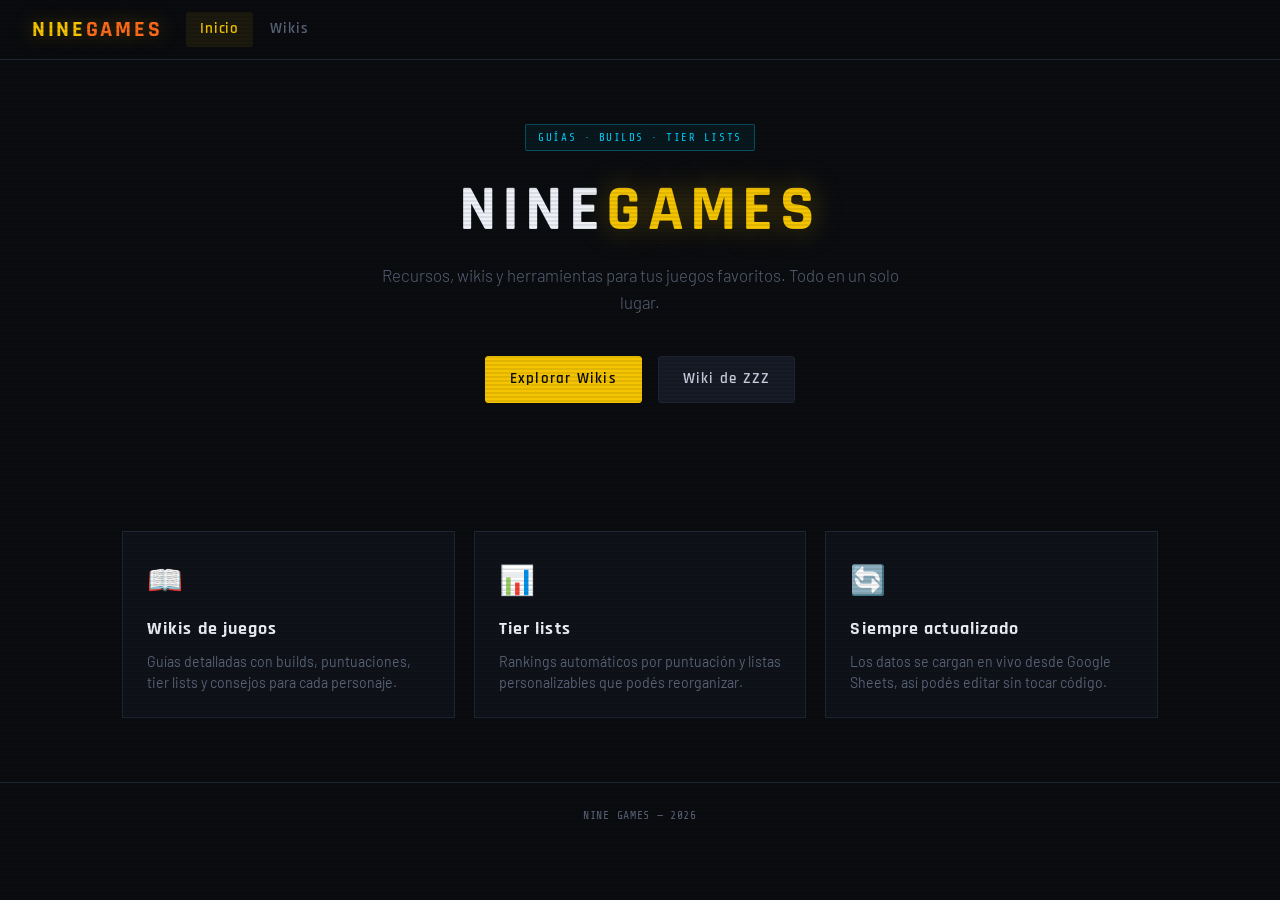
==== commit 0366c003: "Add files via upload" ====
--- a/index.html
+++ b/index.html
@@ -3,1609 +3,53 @@
 <head>
 <meta charset="UTF-8">
 <meta name="viewport" content="width=device-width, initial-scale=1.0">
-<title>Zenless Zone Zero — Wiki de Builds</title>
+<title>Nine Games</title>
 <link href="https://fonts.googleapis.com/css2?family=Rajdhani:wght@400;500;600;700&family=Share+Tech+Mono&family=Barlow:wght@300;400;600&display=swap" rel="stylesheet">
-<style>
-  :root {
-    --bg:        #0a0c10;
-    --surface:   #0f1219;
-    --surface2:  #161b26;
-    --border:    #1e2535;
-    --accent:    #f5c400;
-    --accent2:   #ff6b1a;
-    --accent3:   #00d4ff;
-    --text:      #c8d0e0;
-    --text-dim:  #5a6478;
-    --text-bright: #edf0f7;
-    --red:       #ff3e5e;
-    --green:     #00e5a0;
-    --rank-s:    #f5c400;
-    --rank-a:    #aa66ff;
-    --rank-b:    #44aaff;
-  }
-
-  *, *::before, *::after { box-sizing: border-box; margin: 0; padding: 0; }
-  html { scroll-behavior: smooth; }
-  body {
-    background: var(--bg);
-    color: var(--text);
-    font-family: 'Barlow', sans-serif;
-    font-size: 14px;
-    line-height: 1.6;
-    min-height: 100vh;
-    overflow-x: hidden;
-  }
-  body::before {
-    content: '';
-    position: fixed; inset: 0;
-    background: repeating-linear-gradient(0deg, transparent, transparent 2px, rgba(0,0,0,.08) 2px, rgba(0,0,0,.08) 4px);
-    pointer-events: none;
-    z-index: 9999;
-  }
-  header {
-    position: sticky; top: 0; z-index: 100;
-    background: rgba(10,12,16,.92);
-    backdrop-filter: blur(12px);
-    border-bottom: 1px solid var(--border);
-    padding: 0 2rem;
-    display: flex; align-items: center; gap: 1.5rem;
-    height: 60px;
-  }
-  .logo { font-family: 'Rajdhani', sans-serif; font-size: 1.4rem; font-weight: 700; letter-spacing: .12em; color: var(--accent); text-shadow: 0 0 20px rgba(245,196,0,.4); white-space: nowrap; }
-  .logo span { color: var(--accent2); }
-  .header-game { font-family: 'Share Tech Mono', monospace; font-size: .72rem; color: var(--text-dim); letter-spacing: .08em; border: 1px solid var(--border); padding: .2rem .6rem; border-radius: 2px; }
-  .header-right { margin-left: auto; display: flex; align-items: center; gap: 1rem; }
-  #search-input { background: var(--surface2); border: 1px solid var(--border); color: var(--text); font-family: 'Share Tech Mono', monospace; font-size: .8rem; padding: .4rem .8rem; border-radius: 3px; width: 200px; outline: none; transition: border-color .2s; }
-  #search-input:focus { border-color: var(--accent); }
-  #search-input::placeholder { color: var(--text-dim); }
-  .status-dot { width: 8px; height: 8px; border-radius: 50%; background: var(--green); box-shadow: 0 0 8px var(--green); animation: pulse 2s infinite; }
-  .status-dot.loading { background: var(--accent); box-shadow: 0 0 8px var(--accent); }
-  .status-dot.error   { background: var(--red);   box-shadow: 0 0 8px var(--red); animation: none; }
-  @keyframes pulse { 0%,100%{opacity:1} 50%{opacity:.4} }
-  .layout { display: flex; min-height: calc(100vh - 60px); }
-  .sidebar { width: 220px; flex-shrink: 0; background: var(--surface); border-right: 1px solid var(--border); padding: 1.5rem 0; position: sticky; top: 60px; height: calc(100vh - 60px); overflow-y: auto; }
-  .sidebar::-webkit-scrollbar { width: 4px; }
-  .sidebar::-webkit-scrollbar-thumb { background: var(--border); border-radius: 2px; }
-  .sidebar-section { padding: 0 1rem .5rem; font-family: 'Share Tech Mono', monospace; font-size: .65rem; color: var(--text-dim); letter-spacing: .12em; text-transform: uppercase; border-bottom: 1px solid var(--border); margin-bottom: .5rem; }
-  .char-nav-item { display: flex; align-items: center; gap: .6rem; padding: .5rem 1rem; cursor: pointer; transition: background .15s; border-left: 3px solid transparent; font-family: 'Rajdhani', sans-serif; font-size: .95rem; font-weight: 600; letter-spacing: .04em; color: var(--text); }
-  .char-nav-item:hover { background: var(--surface2); color: var(--text-bright); }
-  .char-nav-item.active { border-left-color: var(--accent); background: rgba(245,196,0,.06); color: var(--accent); }
-  .char-nav-item img { width: 28px; height: 28px; border-radius: 50%; object-fit: cover; border: 1px solid var(--border); background: var(--surface2); flex-shrink: 0; }
-  .nav-rank-badge { margin-left: auto; font-family: 'Share Tech Mono', monospace; font-size: .65rem; padding: .1rem .35rem; border-radius: 2px; background: rgba(245,196,0,.12); color: var(--rank-s); border: 1px solid rgba(245,196,0,.25); }
-  main { flex: 1; padding: 2rem; overflow-y: auto; }
-  .state-screen { display: flex; flex-direction: column; align-items: center; justify-content: center; min-height: 50vh; gap: 1rem; font-family: 'Share Tech Mono', monospace; color: var(--text-dim); }
-  .state-screen .big-icon { font-size: 3rem; }
-  .state-screen h2 { font-family: 'Rajdhani', sans-serif; font-size: 1.4rem; font-weight: 700; color: var(--text-bright); letter-spacing: .08em; }
-  .spinner { width: 36px; height: 36px; border: 3px solid var(--border); border-top-color: var(--accent); border-radius: 50%; animation: spin .8s linear infinite; }
-  @keyframes spin { to { transform: rotate(360deg); } }
-  .char-card { max-width: 960px; animation: fadeIn .3s ease; }
-  @keyframes fadeIn { from{opacity:0;transform:translateY(8px)} to{opacity:1;transform:none} }
-  .char-header { display: flex; align-items: flex-start; gap: 1.5rem; padding: 1.5rem; background: var(--surface); border: 1px solid var(--border); border-bottom: 2px solid var(--accent); margin-bottom: 1.5rem; position: relative; overflow: hidden; }
-  .char-header::before { content: ''; position: absolute; top: 0; right: 0; width: 300px; height: 100%; background: linear-gradient(90deg, transparent, rgba(245,196,0,.03)); pointer-events: none; }
-  .char-avatar { width: 88px; height: 88px; border-radius: 4px; object-fit: cover; border: 2px solid var(--accent); background: var(--surface2); flex-shrink: 0; box-shadow: 0 0 20px rgba(245,196,0,.2); }
-  .char-info { flex: 1; }
-  .char-name { font-family: 'Rajdhani', sans-serif; font-size: 2rem; font-weight: 700; letter-spacing: .08em; color: var(--text-bright); text-shadow: 0 0 30px rgba(245,196,0,.15); line-height: 1; margin-bottom: .4rem; }
-  .char-tags { display: flex; flex-wrap: wrap; gap: .4rem; margin-bottom: .8rem; }
-  .tag { font-family: 'Share Tech Mono', monospace; font-size: .68rem; padding: .15rem .5rem; border-radius: 2px; letter-spacing: .06em; }
-  .tag-faction  { background: rgba(0,212,255,.1); border: 1px solid rgba(0,212,255,.3); color: var(--accent3); }
-  .tag-element  { background: rgba(255,107,26,.1); border: 1px solid rgba(255,107,26,.3); color: var(--accent2); }
-  .tag-role     { background: rgba(245,196,0,.1);  border: 1px solid rgba(245,196,0,.3);  color: var(--accent); }
-  .tag-rarity   { background: rgba(170,102,255,.1); border: 1px solid rgba(170,102,255,.3); color: var(--rank-a); }
-  .char-score-big { display: flex; align-items: center; font-family: 'Rajdhani', sans-serif; font-size: 3rem; font-weight: 700; color: var(--accent); line-height: 1; gap: .3rem; align-self: center; text-shadow: 0 0 30px rgba(245,196,0,.5); flex-shrink: 0; }
-  .char-score-big .score-label { font-size: .75rem; font-weight: 400; color: var(--text-dim); letter-spacing: .08em; align-self: flex-end; padding-bottom: .4rem; font-family: 'Share Tech Mono', monospace; }
-  .grid-2 { display: grid; grid-template-columns: 1fr 1fr; gap: 1.2rem; margin-bottom: 1.2rem; }
-  .grid-3 { display: grid; grid-template-columns: 1fr 1fr 1fr; gap: 1.2rem; margin-bottom: 1.2rem; }
-  .span-2 { grid-column: span 2; }
-  .panel { background: var(--surface); border: 1px solid var(--border); padding: 1.1rem 1.2rem; }
-  .panel-title { font-family: 'Share Tech Mono', monospace; font-size: .68rem; letter-spacing: .12em; color: var(--accent); text-transform: uppercase; margin-bottom: .9rem; display: flex; align-items: center; gap: .5rem; }
-  .panel-title::after { content: ''; flex: 1; height: 1px; background: linear-gradient(90deg, var(--border), transparent); }
-  .rank-list { display: flex; flex-direction: column; gap: .65rem; }
-  .rank-row { display: flex; align-items: center; gap: .75rem; }
-  .rank-label { font-family: 'Barlow', sans-serif; font-size: .8rem; font-weight: 600; color: var(--text); width: 175px; flex-shrink: 0; letter-spacing: .02em; }
-  .rank-bar-track { flex: 1; height: 6px; background: var(--surface2); border-radius: 3px; overflow: hidden; }
-  .rank-bar-fill { height: 100%; border-radius: 3px; background: linear-gradient(90deg, var(--accent2), var(--accent)); transition: width .8s cubic-bezier(.25,.46,.45,.94); box-shadow: 0 0 6px rgba(245,196,0,.4); }
-  .rank-value { font-family: 'Share Tech Mono', monospace; font-size: .75rem; color: var(--accent); width: 22px; text-align: right; flex-shrink: 0; }
-  .rank-row.zero .rank-bar-fill { background: var(--border); box-shadow: none; }
-  .rank-row.zero .rank-value { color: var(--text-dim); }
-  .necessity { display: inline-block; font-family: 'Share Tech Mono', monospace; font-size: .72rem; padding: .2rem .65rem; border-radius: 2px; letter-spacing: .06em; font-weight: 700; margin-top: .3rem; }
-  .nec-0  { background: rgba(90,100,120,.2); border: 1px solid rgba(90,100,120,.4); color: var(--text-dim); }
-  .nec-1  { background: rgba(0,229,160,.08); border: 1px solid rgba(0,229,160,.3); color: var(--green); }
-  .nec-2  { background: rgba(68,170,255,.08); border: 1px solid rgba(68,170,255,.3); color: var(--rank-b); }
-  .nec-3  { background: rgba(245,196,0,.08); border: 1px solid rgba(245,196,0,.3); color: var(--accent); }
-  .nec-4  { background: rgba(255,107,26,.12); border: 1px solid rgba(255,107,26,.4); color: var(--accent2); }
-  .nec-5  { background: rgba(255,62,94,.12); border: 1px solid rgba(255,62,94,.4); color: var(--red); }
-  .info-row { display: flex; flex-direction: column; gap: .25rem; padding: .55rem 0; border-bottom: 1px solid var(--border); }
-  .info-row:last-child { border-bottom: none; }
-  .info-key { font-family: 'Share Tech Mono', monospace; font-size: .65rem; letter-spacing: .1em; color: var(--text-dim); text-transform: uppercase; }
-  .info-val { font-size: .88rem; color: var(--text-bright); font-weight: 400; }
-  .info-val .reason { color: var(--text-dim); font-size: .82rem; font-weight: 300; display: block; margin-top: .1rem; }
-  .weapon-chain { display: flex; align-items: center; flex-wrap: wrap; gap: .4rem; margin-top: .2rem; }
-  .weapon-item { font-family: 'Rajdhani', sans-serif; font-size: .9rem; font-weight: 600; color: var(--text-bright); padding: .2rem .5rem; background: var(--surface2); border: 1px solid var(--border); border-radius: 2px; }
-  .weapon-item.best { border-color: rgba(245,196,0,.4); color: var(--accent); background: rgba(245,196,0,.06); }
-  .weapon-sep { color: var(--accent2); font-weight: 700; font-size: 1rem; }
-  .disk-set { padding: .5rem .7rem; background: var(--surface2); border: 1px solid var(--border); border-radius: 2px; margin-bottom: .5rem; font-size: .85rem; display: flex; align-items: center; gap: .5rem; }
-  .disk-set .rank-num { font-family: 'Share Tech Mono', monospace; font-size: .65rem; color: var(--accent); background: rgba(245,196,0,.1); padding: .1rem .3rem; border-radius: 2px; flex-shrink: 0; }
-  .stats-grid { display: grid; grid-template-columns: repeat(3, 1fr); gap: .5rem; margin-top: .2rem; }
-  .stat-cell { background: var(--surface2); border: 1px solid var(--border); padding: .5rem .6rem; border-radius: 2px; }
-  .stat-cell .slot-label { font-family: 'Share Tech Mono', monospace; font-size: .6rem; color: var(--accent2); letter-spacing: .08em; margin-bottom: .2rem; }
-  .stat-cell .stat-name { font-size: .82rem; font-weight: 600; color: var(--text-bright); line-height: 1.3; }
-  .substats-list { display: flex; flex-wrap: wrap; gap: .3rem; margin-top: .5rem; }
-  .substat-chip { font-family: 'Share Tech Mono', monospace; font-size: .67rem; padding: .15rem .45rem; background: rgba(0,212,255,.06); border: 1px solid rgba(0,212,255,.2); color: var(--accent3); border-radius: 2px; }
-  .stat-numbers { display: grid; grid-template-columns: repeat(auto-fill, minmax(130px, 1fr)); gap: .5rem; margin-top: .2rem; }
-  .stat-num-cell { background: var(--surface2); border: 1px solid var(--border); padding: .5rem .7rem; border-radius: 2px; }
-  .stat-num-cell .sn-key { font-family: 'Share Tech Mono', monospace; font-size: .62rem; color: var(--text-dim); letter-spacing: .08em; margin-bottom: .15rem; }
-  .stat-num-cell .sn-val { font-family: 'Rajdhani', sans-serif; font-size: 1.05rem; font-weight: 700; color: var(--text-bright); }
-  .stat-num-cell.ideal .sn-val { color: var(--accent); text-shadow: 0 0 10px rgba(245,196,0,.3); }
-  .tip-item { display: flex; gap: .65rem; padding: .55rem 0; border-bottom: 1px solid var(--border); font-size: .86rem; color: var(--text); line-height: 1.5; }
-  .tip-item:last-child { border-bottom: none; }
-  .tip-bullet { color: var(--accent2); font-family: 'Share Tech Mono', monospace; font-size: .8rem; flex-shrink: 0; margin-top: .05rem; }
-  .dupe-item { padding: .5rem .7rem; background: var(--surface2); border-left: 3px solid var(--accent); margin-bottom: .5rem; font-size: .85rem; color: var(--text-bright); }
-  .dupe-item .dupe-label { font-family: 'Share Tech Mono', monospace; font-size: .62rem; color: var(--accent2); letter-spacing: .08em; margin-bottom: .2rem; }
-  .empty-val { font-style: italic; color: var(--text-dim); font-size: .82rem; }
-  .welcome { display: flex; flex-direction: column; align-items: center; justify-content: center; min-height: 50vh; text-align: center; gap: 1rem; }
-  .welcome-title { font-family: 'Rajdhani', sans-serif; font-size: 2.2rem; font-weight: 700; letter-spacing: .1em; color: var(--text-bright); }
-  .welcome-title span { color: var(--accent); text-shadow: 0 0 20px rgba(245,196,0,.4); }
-  .welcome-sub { color: var(--text-dim); font-family: 'Share Tech Mono', monospace; font-size: .8rem; letter-spacing: .05em; }
-  ::-webkit-scrollbar { width: 6px; height: 6px; }
-  ::-webkit-scrollbar-track { background: var(--bg); }
-  ::-webkit-scrollbar-thumb { background: var(--border); border-radius: 3px; }
-  ::-webkit-scrollbar-thumb:hover { background: var(--text-dim); }
- @media (max-width: 768px) {
-  /* ===== MENÚ HAMBURGUESA ===== */
-  .sidebar {
-    position: fixed;
-    top: 60px;
-    left: -280px;
-    width: 280px;
-    height: calc(100vh - 60px);
-    background: var(--surface);
-    z-index: 1000;
-    transition: left 0.3s ease;
-    border-right: 1px solid var(--border);
-    box-shadow: 2px 0 12px rgba(0,0,0,0.3);
-    overflow-y: auto;
-  }
-  .sidebar.open {
-    left: 0;
-  }
-  /* Botón hamburguesa (si no existe, lo agregamos) */
-  #menu-toggle {
-    display: block !important;
-    background: none;
-    border: none;
-    color: var(--accent);
-    font-size: 1.8rem;
-    cursor: pointer;
-    padding: 0 0.5rem;
-    margin-left: 0.5rem;
-  }
-  /* Overlay para cerrar al tocar fuera */
-  .menu-overlay {
-    position: fixed;
-    top: 60px;
-    left: 0;
-    width: 100%;
-    height: calc(100vh - 60px);
-    background: rgba(0,0,0,0.6);
-    z-index: 999;
-    display: none;
-  }
-  .menu-overlay.active {
-    display: block;
-  }
-
-  /* ===== AJUSTES GENERALES ===== */
-  main {
-    padding: 0.8rem;
-    width: 100%;
-  }
-  .grid-2, .grid-3 {
-    grid-template-columns: 1fr !important;
-    gap: 0.8rem;
-  }
-  .char-card {
-    margin: 0;
-  }
-  .char-header {
-    flex-direction: column;
-    align-items: center;
-    text-align: center;
-    padding: 1rem;
-  }
-  .char-avatar {
-    width: 80px;
-    height: 80px;
-  }
-  .char-name {
-    font-size: 1.6rem;
-  }
-  .char-score-big {
-    font-size: 2.2rem;
-    margin-top: 0.5rem;
-  }
-  .char-tags {
-    justify-content: center;
-  }
-  .panel {
-    padding: 0.8rem;
-  }
-  .rank-row {
-    gap: 0.5rem;
-    flex-wrap: wrap;
-  }
-  .rank-label {
-    width: 100%;
-    font-size: 0.8rem;
-  }
-  .rank-bar-track {
-    width: 100%;
-  }
-  .stats-grid {
-    grid-template-columns: 1fr;
-    gap: 0.5rem;
-  }
-  .stat-numbers {
-    grid-template-columns: 1fr 1fr;
-  }
-  .weapon-chain {
-    flex-direction: column;
-    align-items: flex-start;
-  }
-  .weapon-item {
-    font-size: 0.8rem;
-    width: 100%;
-    text-align: center;
-  }
-  .weapon-sep {
-    display: none;
-  }
-  .disk-set {
-    font-size: 0.8rem;
-  }
-  .emoji-badge {
-    font-size: 1.2rem;
-  }
-  .info-val {
-    font-size: 0.85rem;
-  }
-  .tip-item {
-    font-size: 0.8rem;
-  }
-  /* Elementos de la barra lateral más táctiles */
-  .char-nav-item {
-    padding: 0.8rem 1rem;
-    gap: 0.8rem;
-  }
-  .char-nav-item img {
-    width: 40px;
-    height: 40px;
-  }
-  .nav-rank-badge {
-    font-size: 0.8rem;
-    padding: 0.2rem 0.5rem;
-  }
-}
-
-.emoji-badge {
-  display: inline-block;
-  transition: transform 0.1s;
-}
-.emoji-badge:hover {
-  transform: scale(1.15);
-}
-@media (max-width: 768px) {
-  .emoji-badge {
-    font-size: 1.1rem;
-  }
-}
-
-/* Bordes para rareza */
-.char-avatar.rareza-a {
-  border-color: #aa66ff;  /* Violeta */
-  box-shadow: 0 0 12px rgba(170, 102, 255, 0.5);
-}
-.char-avatar.rareza-s {
-  border-color: #f5c400;  /* Dorado */
-  box-shadow: 0 0 12px rgba(245, 196, 0, 0.6);
-}
-
-/* Colores para la puntuación promedio */
-.score-gris { color: #6c757d; text-shadow: none; }
-.score-verde { color: #28a745; text-shadow: 0 0 6px rgba(40,167,69,0.3); }
-.score-morado { color: #aa66ff; text-shadow: 0 0 6px rgba(170,102,255,0.3); }
-.score-dorado { color: #f5c400; text-shadow: 0 0 6px rgba(245,196,0,0.3); }
-.score-celeste { color: #00d4ff; text-shadow: 0 0 6px rgba(0,212,255,0.3); }
-.score-multicolor {
-  background: linear-gradient(90deg, #f5c400, #ff6b1a, #00d4ff, #aa66ff);
-  -webkit-background-clip: text;
-  background-clip: text;
-  color: transparent;
-  text-shadow: none;
-}
-
-/* Tooltips de puntuaciones */
-.score-tooltip {
-  display: inline-flex;
-  align-items: center;
-  gap: 0.3rem;
-}
-.info-icon {
-  display: inline-block;
-  width: 16px;
-  height: 16px;
-  background: rgba(0,212,255,0.2);
-  color: var(--accent3);
-  border-radius: 50%;
-  text-align: center;
-  line-height: 16px;
-  font-size: 11px;
-  font-weight: bold;
-  cursor: help;
-  margin-left: 0.3rem;
-  transition: all 0.2s;
-}
-.info-icon:hover {
-  background: var(--accent3);
-  color: var(--bg);
-  transform: scale(1.1);
-}
-
-/* Estilos para los filtros */
-#filters {
-  padding: 0.5rem 1rem;
-  margin-bottom: 0.5rem;
-  border-bottom: 1px solid var(--border);
-}
-.filter-group {
-  margin-bottom: 1rem;
-}
-.filter-group label {
-  display: block;
-  font-family: 'Share Tech Mono', monospace;
-  font-size: 0.65rem;
-  letter-spacing: 0.1em;
-  color: var(--accent);
-  margin-bottom: 0.4rem;
-  text-transform: uppercase;
-}
-.filter-options {
-  display: flex;
-  flex-wrap: wrap;
-  gap: 0.5rem;
-}
-.filter-options label {
-  display: inline-flex;
-  align-items: center;
-  gap: 0.3rem;
-  font-family: 'Barlow', sans-serif;
-  font-size: 0.75rem;
-  text-transform: none;
-  color: var(--text);
-  background: var(--surface2);
-  padding: 0.2rem 0.6rem;
-  border-radius: 12px;
-  cursor: pointer;
-  transition: background 0.2s;
-}
-.filter-options label:hover {
-  background: var(--border);
-}
-.filter-options input {
-  margin: 0;
-  accent-color: var(--accent);
-}
-
-/* Popup flotante para descripciones táctiles */
-.description-popup {
-  position: fixed;
-  background: var(--surface2);
-  border: 1px solid var(--accent);
-  border-radius: 12px;
-  padding: 0.8rem 1rem;
-  max-width: 260px;
-  font-size: 0.85rem;
-  color: var(--text-bright);
-  z-index: 10000;
-  box-shadow: 0 8px 24px rgba(0,0,0,0.4);
-  backdrop-filter: blur(12px);
-  opacity: 0;
-  transition: opacity 0.2s ease;
-  pointer-events: none;
-}
-.description-popup.visible {
-  opacity: 1;
-  pointer-events: auto;
-}
-.description-popup .close-popup {
-  pointer-events: auto;
-  background: none;
-  border: none;
-  color: var(--accent);
-  float: right;
-  cursor: pointer;
-  font-size: 1.2rem;
-  line-height: 1;
-  margin-left: 0.5rem;
-  padding: 0;
-}
-.description-popup .close-popup:hover {
-  color: var(--accent2);
-}
-
-/* Acordeón de filtros */
-.filter-accordion {
-  margin-bottom: 0.5rem;
-}
-.filter-header {
-  display: flex;
-  justify-content: space-between;
-  align-items: center;
-  cursor: pointer;
-  padding: 0.5rem 0;
-  font-family: 'Share Tech Mono', monospace;
-  font-size: 0.65rem;
-  letter-spacing: 0.12em;
-  color: var(--accent);
-  text-transform: uppercase;
-  border-top: 1px solid var(--border);
-  border-bottom: 1px solid var(--border);
-  margin-bottom: 0.5rem;
-}
-.filter-header:hover {
-  background: rgba(245,196,0,0.05);
-}
-.filter-header .accordion-icon {
-  font-size: 1rem;
-  transition: transform 0.2s;
-}
-.filter-header .accordion-icon.open {
-  transform: rotate(180deg);
-}
-.filter-content {
-  display: none;
-  padding-bottom: 0.5rem;
-}
-.filter-content.open {
-  display: block;
-}
-
-/* ----- TIER LIST ----- */
-#tierlist-container {
-  max-width: 1200px;
-  margin: 0 auto;
-}
-.tier-mode-selector {
-  display: flex;
-  gap: 1rem;
-  justify-content: center;
-  margin-bottom: 2rem;
-}
-.tier-mode-selector button {
-  background: var(--surface2);
-  border: 1px solid var(--border);
-  color: var(--text);
-  padding: 0.5rem 1.2rem;
-  border-radius: 30px;
-  cursor: pointer;
-  font-family: 'Rajdhani', sans-serif;
-  font-weight: 600;
-  transition: all 0.2s;
-}
-.tier-mode-selector button.active {
-  background: var(--accent);
-  color: var(--bg);
-  border-color: var(--accent);
-}
-.tier-row {
-  margin-bottom: 1.5rem;
-  background: var(--surface);
-  border-radius: 12px;
-  border: 1px solid var(--border);
-  overflow: hidden;
-}
-.tier-header {
-  background: var(--surface2);
-  padding: 0.6rem 1rem;
-  font-family: 'Share Tech Mono', monospace;
-  font-size: 0.9rem;
-  font-weight: bold;
-  letter-spacing: 0.1em;
-  border-bottom: 1px solid var(--border);
-}
-.tier-header .tier-name {
-  display: inline-block;
-  background: var(--accent);
-  color: var(--bg);
-  padding: 0.2rem 0.6rem;
-  border-radius: 20px;
-  font-size: 0.7rem;
-  margin-left: 0.5rem;
-}
-.tier-cards {
-  display: flex;
-  flex-wrap: wrap;
-  gap: 0.8rem;
-  padding: 1rem;
-  min-height: 120px;
-}
-.tier-card {
-  width: 100px;
-  background: var(--surface2);
-  border-radius: 8px;
-  text-align: center;
-  padding: 0.5rem;
-  cursor: grab;
-  transition: transform 0.1s, box-shadow 0.2s;
-  border: 1px solid var(--border);
-}
-.tier-card:active {
-  cursor: grabbing;
-}
-.tier-card.dragging {
-  opacity: 0.5;
-}
-.tier-card img {
-  width: 60px;
-  height: 60px;
-  border-radius: 50%;
-  object-fit: cover;
-  border: 2px solid var(--accent);
-  margin-bottom: 0.3rem;
-}
-.tier-card span {
-  display: block;
-  font-size: 0.7rem;
-  font-weight: 600;
-  color: var(--text-bright);
-}
-.tier-card .avg-score {
-  font-size: 0.6rem;
-  color: var(--accent);
-}
-.custom-tier-actions {
-  margin-top: 1rem;
-  display: flex;
-  gap: 1rem;
-  justify-content: center;
-}
-.custom-tier-actions button {
-  background: var(--surface2);
-  border: 1px solid var(--border);
-  color: var(--text);
-  padding: 0.4rem 1rem;
-  border-radius: 6px;
-  cursor: pointer;
-}
-.reset-tier-btn {
-  background: rgba(255,62,94,0.2);
-  border-color: var(--red);
-  color: var(--red);
-}
-@media (max-width: 768px) {
-  .tier-card {
-    width: 80px;
-  }
-  .tier-card img {
-    width: 50px;
-    height: 50px;
-  }
-}
-
-@media (max-width: 768px) {
-  .weapon-chain img {
-    width: 40px !important;
-    height: 40px !important;
-  }
-  .info-val img {
-    width: 32px !important;
-    height: 32px !important;
-  }
-}
-
-</style>
+<link rel="stylesheet" href="ninegames.css">
 </head>
 <body>
-<header>
-  <div class="logo">ZZZ<span>WIKI</span></div>
-  <div class="header-game">ZENLESS ZONE ZERO — BUILDS</div>
-  <button id="menu-toggle" style="background:none; border:none; color:var(--accent); font-size:1.8rem; cursor:pointer; display:none;">☰</button>
-  <button id="toggle-tierlist-btn" style="background:var(--surface2); border:1px solid var(--border); color:var(--accent); padding:0.2rem 0.8rem; border-radius:4px; font-family:'Share Tech Mono'; font-size:0.7rem; cursor:pointer;">📊 TIER LIST</button>
-  <div class="header-right">
-    <input type="text" id="search-input" placeholder="Buscar personaje…" />
-    <div class="status-dot loading" id="status-dot" title="Cargando datos…"></div>
-  </div>
+
+<header class="site-header">
+  <a href="index.html" class="logo">NINE<span>GAMES</span></a>
+  <nav class="site-nav">
+    <a href="index.html" class="nav-link active">Inicio</a>
+    <a href="wikis.html" class="nav-link">Wikis</a>
+  </nav>
 </header>
-<div class="layout">
-<aside class="sidebar">
-  <div class="sidebar-section">Filtros</div>
-  <div id="filters"></div>
-  <div class="sidebar-section">Personajes</div>
-  <div id="char-nav"></div>
-</aside>
-<div id="menu-overlay" class="menu-overlay"></div>
-  <main id="main-content">
-  <div id="wiki-container">
-    <!-- Aquí se cargará dinámicamente la wiki (lo que ya tenías) -->
-  </div>
-  <div id="tierlist-container" style="display: none;">
-    <!-- La tier list se generará con JS -->
-  </div>
-</main>
-</div>
 
-<script>
-// ══════════════════════════════════════════════════════════
-// CONFIGURACIÓN - ESTRUCTURA HORIZONTAL (primera fila = claves)
-// ══════════════════════════════════════════════════════════
-const wikiContainer = document.getElementById('wiki-container');
-const tierListContainer = document.getElementById('tierlist-container');
+<main>
+  <section class="hero">
+    <div class="hero-badge">GUÍAS · BUILDS · TIER LISTS</div>
+    <h1 class="hero-title">NINE<span>GAMES</span></h1>
+    <p class="hero-sub">Recursos, wikis y herramientas para tus juegos favoritos. Todo en un solo lugar.</p>
+    <div class="hero-actions">
+      <a href="wikis.html" class="btn btn-primary">Explorar Wikis</a>
+      <a href="zzz.html" class="btn btn-secondary">Wiki de ZZZ</a>
+    </div>
+  </section>
 
-const SHEET_CONFIG = {
-  sheetId: '1hvggH2H5F27AyvaQnZs9CAPu6V78TZBa2SKq445Jad8',
-  sheetName: 'Zenless Builds',
-};
-
-const EXPECTED_KEYS = [
-  'nombre', 'imagen', 'faccion', 'elemento', 'rol', 'rareza',
-  'sc_utilidad', 'sc_facilidad_build', 'sc_build_value', 'sc_pull_value',
-  'sc_gameplay', 'sc_f2p_friendly', 'sc_consistencia',
-  'nec_arma', 'nec_dupes', 'mejores_dupes', 'mejores_compas', 'mejor_bangbu',
-  'w_engines', 'sets_discos', 'disco_slot4', 'disco_slot5', 'disco_slot6',
-  'disco_sub', 'stats_basicas', 'stats_ideales', 'consejos', 'resumen'
-];
-
-// Descripciones para los tooltips de puntuaciones
-const SCORE_LABELS = {
-  sc_utilidad: 'Utilidad',
-  sc_facilidad_build: 'Facilidad de Buildeo',
-  sc_build_value: 'Build Value',
-  sc_pull_value: 'Pull Value',
-  sc_gameplay: 'Facilidad de Gameplay',
-  sc_f2p_friendly: 'F2P Friendly',
-  sc_consistencia: 'Consistencia',
-};
-
-const SCORE_TOOLTIPS = {
-  sc_utilidad: 'Qué tan útil es hoy en día el personaje, qué tanto te ayuda en el juego en general.',
-  sc_facilidad_build: 'Qué fácil es llegar a unas estadísticas para que el personaje cumpla su función.',
-  sc_build_value: 'Qué tanto vale la pena sobreinvertir en este personaje.',
-  sc_pull_value: 'Qué tanto vale la pena tirar por este personaje (o sus dupes si es regalado).',
-  sc_gameplay: 'Qué tan fácil es dominar su gameplay para sacar puntuaciones decentes.',
-  sc_f2p_friendly: 'Qué tan amigable es con cuentas con pocas armas rango S, pocos personajes rango S y casi sin dupes.',
-  sc_consistencia: 'Qué tan consistente es en sus rotaciones y si se basa mucho en RNG o situaciones específicas para brillar.',
-};
-
-const NEC_LEVELS = ['Nada', 'Poca', 'Media', 'Mucha', 'Obligatoria'];
-
-// Diccionario de emojis y tooltips
-const EMOJI_DESCRIPTIONS = {
-  '💔': 'Reduce defensas / resistencias del enemigo',
-  '📈': 'Amplifica el daño de todo el equipo',
-  '💉': 'Cura a los aliados',
-  '🛡️': 'Otorga escudos a los aliados',
-  '⛓️': 'Habilita o potencia ataques en cadena',
-  '✨': 'Permite usar ultimates adicionales',
-  '🎯': 'Otorga daño extra',
-  '⚡': 'Otorga regeneración de energía extra',
-  '🌀': 'Ataca sin estar en el campo activo',
-  '🌸': 'Activa reacciones de Bloom',
-  '🌪️': 'Activa reacciones de Disorder',
-  '💥': 'Activa reacciones de Totalize',
-  '💀': 'Alto daño con su Ultimate',
-  '🔗': 'Alto daño en ataques en cadena',
-  '⚙️': 'Alto daño con habilidad EX',
-  '🗡️': 'Alto daño con ataques básicos, cargados o rápidos',
-  '⏳': 'Requiere mucho tiempo activo en campo',
-  '🔁': 'Cambia rápido, poco tiempo en campo',
-  '🤺': 'Puede hacer parrys / contraataques',
-  '⚔️': 'Escala con ATAQUE',
-  '❤️': 'Escala con VIDA máxima',
-  '🔰': 'Escala con DEFENSA',
-  '🌡️': 'Escala con Maestría de Anomalía',
-  '🎲': 'Escala con Probabilidad de Anomalía',
-  '🔋': 'Escala con Recuperación de Energía'
-};
-
-// ══════════════════════════════════════════════════════════
-// FETCH DATOS (CSV)
-// ══════════════════════════════════════════════════════════
-async function fetchSheetData() {
-  const url = `https://docs.google.com/spreadsheets/d/${SHEET_CONFIG.sheetId}/gviz/tq?tqx=out:csv&sheet=${encodeURIComponent(SHEET_CONFIG.sheetName)}`;
-  const resp = await fetch(url);
-  if (!resp.ok) throw new Error(`HTTP ${resp.status}`);
-  const csvText = await resp.text();
-  const rows = [];
-  const lines = csvText.split(/\r?\n/);
-  for (const line of lines) {
-    if (line.trim() === '') continue;
-    const cells = [];
-    let inQuote = false;
-    let current = '';
-    for (let i = 0; i < line.length; i++) {
-      const ch = line[i];
-      if (ch === '"') inQuote = !inQuote;
-      else if (ch === ',' && !inQuote) { cells.push(current.trim()); current = ''; }
-      else current += ch;
-    }
-    cells.push(current.trim());
-    rows.push(cells);
-  }
-  return rows;
-}
-
-function buildCharacters(rows) {
-  if (rows.length < 2) return [];
-  const headers = rows[0];
-  const colIndexToKey = {};
-  for (let i = 0; i < headers.length; i++) {
-    const header = headers[i] ? headers[i].toLowerCase().trim() : '';
-    if (EXPECTED_KEYS.includes(header)) colIndexToKey[i] = header;
-  }
-  const nombreIndex = Object.keys(colIndexToKey).find(idx => colIndexToKey[idx] === 'nombre');
-  if (nombreIndex === undefined) throw new Error('No se encontró la columna "nombre" en la primera fila.');
-  const characters = [];
-  for (let i = 1; i < rows.length; i++) {
-    const row = rows[i];
-    if (!row || row.length === 0) continue;
-    const charObj = {};
-    for (const colIdx in colIndexToKey) {
-      let value = row[colIdx] !== undefined ? row[colIdx] : '';
-      value = value.replace(/^"|"$/g, '');
-      charObj[colIndexToKey[colIdx]] = value;
-    }
-    if (charObj.nombre && charObj.nombre.trim() !== '') characters.push(charObj);
-  }
-  return characters;
-}
-
-// ══════════════════════════════════════════════════════════
-// UTILIDADES
-// ══════════════════════════════════════════════════════════
-function calcPromedio(char) {
-  let total = 0, count = 0;
-  for (const key of Object.keys(SCORE_LABELS)) {
-    let val = parseFloat(char[key]);
-    if (!isNaN(val) && val > 0) { total += val; count++; }
-  }
-  return count === 0 ? null : (total / count).toFixed(1);
-}
-
-function getScoreClass(avg) {
-  if (avg === null) return '';
-  const num = parseFloat(avg);
-  if (num < 3) return 'score-gris';
-  if (num < 5) return 'score-verde';
-  if (num < 7) return 'score-morado';
-  if (num < 8) return 'score-dorado';
-  if (num < 9) return 'score-celeste';
-  return 'score-multicolor';
-}
-
-function necClass(val) {
-  const idx = NEC_LEVELS.findIndex(n => n.toLowerCase() === val.toLowerCase().trim());
-  if (idx < 0) return 'nec-0';
-  return `nec-${idx+1}`;
-}
-
-function splitPipe(str) {
-  if (!str) return [];
-  return str.split('|').map(s => s.trim()).filter(Boolean);
-}
-
-// Helper: determina si un string es una URL de imagen
-function isImageUrl(str) {
-  if (!str) return false;
-  str = str.trim();
-  // Si no empieza con http, no es URL
-  if (!str.startsWith('http')) return false;
-  // Lista de extensiones de imagen comunes
-  const imageExtensions = /\.(png|jpg|jpeg|gif|webp|svg|bmp|ico)(\?.*)?$/i;
-  if (imageExtensions.test(str)) return true;
-  // Dominios conocidos de imágenes (wikia, nocookie, gg, drive.google.com, etc.)
-  const imageDomains = /(wikia|nocookie|gg|drive\.google\.com|googleusercontent|imgur|ibb\.co|cdn\.discordapp|github\.io)/i;
-  if (imageDomains.test(str)) return true;
-  // Si tiene 'image' en la URL, también lo consideramos
-  if (str.includes('/image/') || str.includes('img=')) return true;
-  // Para URLs de Google Drive: convertir a link directo si es necesario
-  if (str.includes('drive.google.com')) {
-    // Podríamos transformar la URL, pero por ahora la marcamos como imagen
-    return true;
-  }
-  return false;
-}
-
-function renderEmojis(str) {
-  if (!str) return '';
-  const emojis = str.split(/\s+/).filter(e => e.trim().length > 0);
-  return emojis.map(emoji => {
-    const description = EMOJI_DESCRIPTIONS[emoji] || 'Sin descripción';
-    // Escapamos comillas dobles para que no rompan el atributo
-    const safeDesc = description.replace(/"/g, '&quot;');
-    return `<span class="emoji-badge" data-desc="${safeDesc}" style="cursor:pointer; font-size:1.3rem; margin-right:0.3rem;">${emoji}</span>`;
-  }).join('');
-}
-
-// ══════════════════════════════════════════════════════════
-// FILTROS Y BÚSQUEDA
-// ══════════════════════════════════════════════════════════
-let allChars = [];
-let activeIdx = -1;
-let currentSearchTerm = '';
-let selectedElements = new Set();
-let selectedRarities = new Set();
-let selectedRoles = new Set();
-
-function getUniqueValues(prop) {
-  return [...new Set(allChars.map(c => c[prop]).filter(v => v && v.trim() !== ''))];
-}
-
-function renderFilters() {
-  const container = document.getElementById('filters');
-  if (!container) return;
-  
-  const elements = getUniqueValues('elemento');
-  const rarities = getUniqueValues('rareza');
-  const roles = getUniqueValues('rol');
-  
-  let html = '';
-  
-  // Función auxiliar para crear un grupo de filtros
-  function renderFilterGroup(title, items, selectedSet, className) {
-    if (!items.length) return '';
-    let groupHtml = `<div class="filter-accordion">
-      <div class="filter-header" data-group="${className}">
-        <span>${title}</span>
-        <span class="accordion-icon">▼</span>
+  <section class="page-main">
+    <div class="features">
+      <div class="feature-card">
+        <div class="feature-icon">📖</div>
+        <h2 class="feature-title">Wikis de juegos</h2>
+        <p class="feature-desc">Guías detalladas con builds, puntuaciones, tier lists y consejos para cada personaje.</p>
       </div>
-      <div class="filter-content" id="filter-${className}">
-        <div class="filter-options">`;
-    items.forEach(item => {
-      groupHtml += `<label><input type="checkbox" value="${item}" class="filter-${className}" ${selectedSet.has(item) ? 'checked' : ''}> ${item}</label>`;
-    });
-    groupHtml += `</div></div></div>`;
-    return groupHtml;
-  }
-  
-  html += renderFilterGroup('Elemento', elements, selectedElements, 'element');
-  html += renderFilterGroup('Rango', rarities, selectedRarities, 'rarity');
-  html += renderFilterGroup('Rol', roles, selectedRoles, 'role');
-  
-  container.innerHTML = html;
-  
-  // Adjuntar eventos a los checkboxes
-  document.querySelectorAll('.filter-element').forEach(cb => cb.addEventListener('change', () => {
-    if (cb.checked) selectedElements.add(cb.value);
-    else selectedElements.delete(cb.value);
-    updateFilteredList();
-  }));
-  document.querySelectorAll('.filter-rarity').forEach(cb => cb.addEventListener('change', () => {
-    if (cb.checked) selectedRarities.add(cb.value);
-    else selectedRarities.delete(cb.value);
-    updateFilteredList();
-  }));
-  document.querySelectorAll('.filter-role').forEach(cb => cb.addEventListener('change', () => {
-    if (cb.checked) selectedRoles.add(cb.value);
-    else selectedRoles.delete(cb.value);
-    updateFilteredList();
-  }));
-  
-  // Inicializar el comportamiento de acordeón
-  document.querySelectorAll('.filter-header').forEach(header => {
-    const groupName = header.dataset.group;
-    const content = document.getElementById(`filter-${groupName}`);
-    const icon = header.querySelector('.accordion-icon');
-    // Por defecto, todos los grupos cerrados
-    content.classList.remove('open');
-    icon.classList.remove('open');
-    header.addEventListener('click', (e) => {
-      e.stopPropagation();
-      content.classList.toggle('open');
-      icon.classList.toggle('open');
-    });
-  });
-}
-
-function filterCharacters() {
-  return allChars.filter(char => {
-    // Filtro búsqueda
-    if (currentSearchTerm && !char.nombre.toLowerCase().includes(currentSearchTerm)) return false;
-    // Filtro elemento
-    if (selectedElements.size && !selectedElements.has(char.elemento)) return false;
-    // Filtro rareza
-    if (selectedRarities.size && !selectedRarities.has(char.rareza)) return false;
-    // Filtro rol
-    if (selectedRoles.size && !selectedRoles.has(char.rol)) return false;
-    return true;
-  });
-}
-
-function updateFilteredList() {
-  const filtered = filterCharacters();
-  renderSidebar(filtered);
-  // Si el personaje activo ya no está en los filtrados, seleccionar el primero si existe
-  if (activeIdx !== -1 && !filtered.includes(allChars[activeIdx])) {
-    if (filtered.length > 0) {
-      const newActive = allChars.indexOf(filtered[0]);
-      selectChar(newActive);
-    } else {
-      activeIdx = -1;
-      renderWelcome([]);
-    }
-  }
-}
-
-// ══════════════════════════════════════════════════════════
-// RENDER (sidebar y personaje)
-// ══════════════════════════════════════════════════════════
-function renderSidebar(chars) {
-  const nav = document.getElementById('char-nav');
-  nav.innerHTML = '';
-  chars.forEach((c, i) => {
-    const avg = calcPromedio(c);
-    const rarezaClass = c.rareza ? `rareza-${c.rareza.toLowerCase()}` : '';
-    const item = document.createElement('div');
-    item.className = 'char-nav-item' + (allChars.indexOf(c) === activeIdx ? ' active' : '');
-    item.innerHTML = `
-      <img src="${c.imagen || ''}" alt="${c.nombre}" class="char-avatar ${rarezaClass}" onerror="this.style.display='none'">
-      <span>${c.nombre}</span>
-      ${avg ? `<span class="nav-rank-badge ${getScoreClass(avg)}">${avg}</span>` : ''}
-    `;
-    item.addEventListener('click', () => selectChar(allChars.indexOf(c)));
-    nav.appendChild(item);
-  });
-}
-
-function selectChar(idx) {
-  if (idx < 0 || idx >= allChars.length) return;
-  activeIdx = idx;
-  const filtered = filterCharacters();
-  renderSidebar(filtered);
-  renderChar(allChars[idx]);
-  window.scrollTo({ top: 0, behavior: 'smooth' });
-  if (window.innerWidth <= 768) {
-    const sidebarElem = document.querySelector('.sidebar');
-    if (sidebarElem && sidebarElem.classList.contains('open')) {
-      if (typeof closeMenu === 'function') closeMenu();
-    }
-  }
-}  // <--- CIERRE CORRECTO DE selectChar
-
-function renderChar(c) {
-  const avg = calcPromedio(c);
-  // Generar filas de puntuaciones con tooltips
-  const scoreRows = Object.entries(SCORE_LABELS).map(([key, label]) => {
-    let val = parseFloat(c[key]);
-    if (isNaN(val)) val = 0;
-    const pct = (val / 10) * 100;
-    const tooltip = SCORE_TOOLTIPS[key] || '';
-    return `<div class="rank-row ${val === 0 ? 'zero' : ''}">
-              <div class="rank-label">
-                ${label}
-                <span class="info-icon" data-tip="${tooltip.replace(/"/g, '&quot;')}">ⓘ</span>
-              </div>
-              <div class="rank-bar-track"><div class="rank-bar-fill" style="width:${pct}%"></div></div>
-              <div class="rank-value">${val > 0 ? val : '—'}</div>
-            </div>`;
-  }).join('');
-
-const engines = c.w_engines ? c.w_engines.split('>').map(s => s.trim()).filter(Boolean) : [];
-const engineHTML = engines.length ? engines.map((e, i) => {
-  if (isImageUrl(e)) {
-    const borderStyle = i === 0 ? '2px solid var(--accent)' : '1px solid var(--border)';
-    // Guardamos el texto original en el atributo data-text
-    return `<img src="${e}" alt="w-engine" data-text="${e.replace(/"/g, '&quot;')}" style="width: 48px; height: 48px; border-radius: 8px; border: ${borderStyle}; margin: 0.2rem; background: var(--surface2); cursor: pointer;" title="W-Engine recomendado" onerror="this.onerror=null; this.outerHTML = '<span class=\'weapon-item ${i===0?'best':''}\'>' + this.getAttribute('data-text') + '</span>' + (${i < engines.length-1} ? '<span class=\'weapon-sep\'>›</span>' : '');">`;
-  } else {
-    return `<span class="weapon-item ${i===0?'best':''}">${e}</span>${i < engines.length-1 ? '<span class="weapon-sep">›</span>' : ''}`;
-  }
-}).join('') : '<span class="empty-val">Sin datos</span>';
-
-const setsRaw = (c.sets_discos || '').split('>').map(s => s.trim()).filter(Boolean);
-const setsHTML = setsRaw.length ? setsRaw.map((block, blockIdx) => {
-  // Dentro de cada bloque, separamos las dos partes: 4p y 2p
-  // El formato esperado es: "4 [set1] 2 [set2]" o también podría ser "4 [set1] 2 [set2]" con URLs o textos
-  // Usamos una expresión regular para encontrar números al inicio de cada parte
-  const parts = [];
-  let remaining = block;
-  // Buscar patrones como "4 " luego cualquier cosa hasta el siguiente " 2 " o hasta el final
-  const match4 = remaining.match(/^(\d+)\s+(.+?)(?=\s+\d+\s+|$)/);
-  if (match4) {
-    const count4 = match4[1];
-    let content4 = match4[2].trim();
-    remaining = remaining.substring(match4[0].length).trim();
-    // Ahora buscar "2 " y el resto
-    const match2 = remaining.match(/^(\d+)\s+(.+)$/);
-    if (match2) {
-      const count2 = match2[1];
-      let content2 = match2[2].trim();
-      parts.push({ count: count4, content: content4 });
-      parts.push({ count: count2, content: content2 });
-    } else {
-      // Si no hay segundo número, asumimos que solo hay un set (caso poco común pero posible)
-      parts.push({ count: count4, content: content4 });
-    }
-  } else {
-    // Si no hay números al inicio, tratamos el bloque completo como un solo set (para compatibilidad)
-    parts.push({ count: (blockIdx+1).toString(), content: block });
-  }
-  
-  // Generar HTML para cada parte
-  const partsHtml = parts.map(part => {
-    const { count, content } = part;
-    let innerHtml = '';
-    if (isImageUrl(content)) {
-      const safeUrl = content.replace(/"/g, '&quot;');
-      innerHtml = `<div style="display: flex; flex-direction: column; align-items: center;">
-        <img src="${content}" alt="set disco" style="width: 48px; height: 48px; border-radius: 8px; border: 1px solid var(--border); background: var(--surface2);" onerror="this.onerror=null; this.outerHTML = '<span>' + this.getAttribute('data-text') + '</span>';" data-text="${safeUrl}">
-        <span style="font-size: 0.65rem; margin-top: 0.2rem;">${count}p</span>
-      </div>`;
-    } else {
-      innerHtml = `<span class="rank-num">${count}</span><span>${content}</span>`;
-    }
-    return innerHtml;
-  }).join('');
-  
-  // Envolver la combinación en un div con clase disk-set (para mantener estilo)
-  return `<div class="disk-set" style="display: flex; gap: 1rem; align-items: center; justify-content: space-around;">${partsHtml}</div>`;
-}).join('') : '<span class="empty-val">Sin datos</span>';
-
-// Mejores Compañeros con soporte para | (separador de compañeros) y > (prioridad dentro de cada compañero)
-const rawCompanions = c.mejores_compas ? c.mejores_compas.split('|').map(s => s.trim()).filter(Boolean) : [];
-const compasHTML = rawCompanions.length ? rawCompanions.map(companionChain => {
-  // Dividir por > para obtener las opciones en orden de prioridad
-  const options = companionChain.split('>').map(s => s.trim()).filter(Boolean);
-  const optionsHtml = options.map((opt, idx) => {
-    let name = opt;
-    let reasonText = '';
-    
-    // Si no es URL, separar por primer guión para razón
-    if (!isImageUrl(name)) {
-      const hyphenIndex = name.indexOf('-');
-      if (hyphenIndex !== -1) {
-        reasonText = name.substring(hyphenIndex + 1).trim();
-        name = name.substring(0, hyphenIndex).trim();
-      }
-    }
-    
-    let imageHtml = '';
-    let displayName = name;
-    if (isImageUrl(name)) {
-      const safeName = name.replace(/"/g, '&quot;');
-      imageHtml = `<img src="${name}" alt="compañero" data-text="${safeName}" style="width: 40px; height: 40px; border-radius: 50%; border: 2px solid var(--accent); margin-right: 0.3rem;" onerror="this.onerror=null; this.outerHTML = '<span>' + this.getAttribute('data-text') + '</span>';">`;
-      displayName = '';
-    }
-    
-    // Mostrar imagen/texto y razón
-    let html = `<span style="display: inline-flex; align-items: center; gap: 0.2rem;">${imageHtml}<span>${displayName}${displayName && reasonText ? ' ' : ''}<span class="reason">${reasonText}</span></span></span>`;
-    return html;
-  }).join(' <span style="color: var(--accent2); font-weight: bold;">→</span> ');
-  
-  return `<div class="info-row"><div class="info-val" style="display: flex; align-items: center; gap: 0.5rem; flex-wrap: wrap;">${optionsHtml}</div></div>`;
-}).join('') : '<div class="info-row"><div class="info-val empty-val">Sin datos</div></div>';
-
-const rawBangbus = c.mejor_bangbu ? c.mejor_bangbu.split('|').map(s => s.trim()).filter(Boolean) : [];
-const bangbuHTML = rawBangbus.length ? rawBangbus.map(bangbuChain => {
-  const options = bangbuChain.split('>').map(s => s.trim()).filter(Boolean);
-  const optionsHtml = options.map((opt, idx) => {
-    let name = opt;
-    let reasonText = '';
-    if (!isImageUrl(name)) {
-      const hyphenIndex = name.indexOf('-');
-      if (hyphenIndex !== -1) {
-        reasonText = name.substring(hyphenIndex + 1).trim();
-        name = name.substring(0, hyphenIndex).trim();
-      }
-    }
-    let imageHtml = '';
-    let displayName = name;
-    if (isImageUrl(name)) {
-      const safeName = name.replace(/"/g, '&quot;');
-      imageHtml = `<img src="${name}" alt="bangbu" data-text="${safeName}" style="width: 40px; height: 40px; border-radius: 50%; border: 2px solid var(--accent); margin-right: 0.3rem;" onerror="this.onerror=null; this.outerHTML = '<span>' + this.getAttribute('data-text') + '</span>';">`;
-      displayName = '';
-    }
-    return `<span style="display: inline-flex; align-items: center; gap: 0.2rem;">${imageHtml}<span>${displayName}${displayName && reasonText ? ' ' : ''}<span class="reason">${reasonText}</span></span></span>`;
-  }).join(' <span style="color: var(--accent2); font-weight: bold;">→</span> ');
-  return `<div class="info-row"><div class="info-val" style="display: flex; align-items: center; gap: 0.5rem; flex-wrap: wrap;">${optionsHtml}</div></div>`;
-}).join('') : '<div class="info-row"><div class="info-val empty-val">Sin datos</div></div>';
-
-  const dupes = splitPipe(c.mejores_dupes);
-  const dupesHTML = dupes.length ? dupes.map(d => `<div class="dupe-item">${d}</div>`).join('') : '<span class="empty-val">Sin datos</span>';
-
-  function renderStats(str, ideal = false) {
-    const items = splitPipe(str);
-    if (!items.length) return '<span class="empty-val">Sin datos</span>';
-    return `<div class="stat-numbers">` + items.map(s => { const [k, v] = s.split(':'); return `<div class="stat-num-cell ${ideal?'ideal':''}"><div class="sn-key">${(k||'').trim()}</div><div class="sn-val">${(v||'').trim()}</div></div>`; }).join('') + '</div>';
-  }
-
-  const tips = splitPipe(c.consejos);
-  const tipsHTML = tips.length ? tips.map(t => `<div class="tip-item"><span class="tip-bullet">◆</span><span>${t}</span></div>`).join('') : '<div class="tip-item"><span class="tip-bullet">◆</span><span class="empty-val">Sin datos</span></div>';
-
-  const subs = (c.disco_sub || '').split(',').map(s => s.trim()).filter(Boolean);
-  const subsHTML = subs.length ? `<div class="substats-list">${subs.map(s => `<span class="substat-chip">${s}</span>`).join('')}</div>` : '';
-
-  const tags = [
-    c.rareza   && `<span class="tag tag-rarity">${c.rareza}</span>`,
-    c.elemento && `<span class="tag tag-element">${c.elemento}</span>`,
-    c.rol      && `<span class="tag tag-role">${c.rol}</span>`,
-    c.faccion  && `<span class="tag tag-faction">${c.faccion}</span>`,
-  ].filter(Boolean).join('');
-
-  const rarezaClass = c.rareza ? `rareza-${c.rareza.toLowerCase()}` : '';
-
-  wikiContainer.innerHTML = `
-  <div class="char-card">
-    <div class="char-header">
-      <img class="char-avatar ${rarezaClass}" src="${c.imagen||''}" alt="${c.nombre}" onerror="this.style.display='none'">
-      <div class="char-info">
-        <div class="char-name">${c.nombre}</div>
-        <div class="char-emojis" style="margin: 0.3rem 0;">${renderEmojis(c.resumen)}</div>
-        <div class="char-tags">${tags}</div>
+      <div class="feature-card">
+        <div class="feature-icon">📊</div>
+        <h2 class="feature-title">Tier lists</h2>
+        <p class="feature-desc">Rankings automáticos por puntuación y listas personalizables que podés reorganizar.</p>
       </div>
-      ${avg ? `<div class="char-score-big ${getScoreClass(avg)}">${avg}<div class="score-label">/ 10</div></div>` : ''}
-    </div>
-    <div class="grid-2">
-      <div class="panel"><div class="panel-title">Puntuaciones</div><div class="rank-list">${scoreRows}</div></div>
-      <div class="panel">
-        <div class="panel-title">Necesidades</div>
-        <div class="info-row"><div class="info-key">W-Engine (arma signature)</div><div class="info-val"><span class="necessity ${necClass(c.nec_arma||'nada')}">${c.nec_arma||'—'}</span></div></div>
-        <div class="info-row"><div class="info-key">Dupes / Copias</div><div class="info-val"><span class="necessity ${necClass(c.nec_dupes||'nada')}">${c.nec_dupes||'—'}</span></div></div>
-        <br><div class="panel-title">Mejores Dupes</div>${dupesHTML}
+      <div class="feature-card">
+        <div class="feature-icon">🔄</div>
+        <h2 class="feature-title">Siempre actualizado</h2>
+        <p class="feature-desc">Los datos se cargan en vivo desde Google Sheets, así podés editar sin tocar código.</p>
       </div>
     </div>
-    <div class="grid-2">
-      <div class="panel"><div class="panel-title">Mejores Compañeros</div>${compasHTML}</div>
-      <div class="panel"><div class="panel-title">Mejor Bangbú</div>${bangbuHTML}</div>
-    </div>
-    <div class="grid-2">
-      <div class="panel"><div class="panel-title">W-Engines</div><div class="weapon-chain">${engineHTML}</div></div>
-      <div class="panel"><div class="panel-title">Sets de Discos</div>${setsHTML}</div>
-    </div>
-    <div class="panel" style="margin-bottom:1.2rem">
-      <div class="panel-title">Stats de Discos</div>
-      <div class="stats-grid">
-        <div class="stat-cell"><div class="slot-label">SLOT 4</div><div class="stat-name">${c.disco_slot4||'—'}</div></div>
-        <div class="stat-cell"><div class="slot-label">SLOT 5</div><div class="stat-name">${c.disco_slot5||'—'}</div></div>
-        <div class="stat-cell"><div class="slot-label">SLOT 6</div><div class="stat-name">${c.disco_slot6||'—'}</div></div>
-      </div>
-      ${subsHTML ? `<div style="margin-top:.75rem"><div class="info-key" style="margin-bottom:.3rem">SUBSTATS PRIORITARIAS</div>${subsHTML}</div>` : ''}
-    </div>
-    <div class="grid-2">
-      <div class="panel"><div class="panel-title">Stats Básicas</div>${renderStats(c.stats_basicas, false)}</div>
-      <div class="panel"><div class="panel-title">Stats Ideales</div>${renderStats(c.stats_ideales, true)}</div>
-    </div>
-    <div class="panel" style="margin-bottom:2rem"><div class="panel-title">Consejos &amp; Habilidades</div>${tipsHTML}</div>
-  </div>`;
+  </section>
+</main>
 
-  requestAnimationFrame(() => {
-    document.querySelectorAll('.rank-bar-fill').forEach(el => {
-      const w = el.style.width;
-      el.style.width = '0';
-      requestAnimationFrame(() => { el.style.width = w; });
-    });
-  });
-}
+<footer class="site-footer">NINE GAMES — 2026</footer>
 
-function renderWelcome(chars) {
-  wikiContainer.innerHTML = `<div class="welcome"><div class="welcome-title">BIENVENIDO A <span>ZZZWIKI</span></div><div class="welcome-sub">Seleccioná un personaje en el panel izquierdo</div><div style="color:var(--text-dim);font-size:.8rem;margin-top:.5rem">${chars.length} personaje${chars.length!==1?'s':''} cargado${chars.length!==1?'s':''}</div></div>`;
-}
-
-function renderError(msg) {
-  wikiContainer.innerHTML = `<div class="state-screen"><div class="big-icon">⚠</div><h2>ERROR AL CARGAR</h2><div>${msg}</div><div style="margin-top:1rem;font-family:'Share Tech Mono',monospace;font-size:.75rem;color:var(--text-dim)">Verificá que la primera fila contenga los nombres de columna exactos (nombre, imagen, ...)</div></div>`;
-}
-
-// ══════════════════════════════════════════════════════════
-// MENÚ MÓVIL
-// ══════════════════════════════════════════════════════════
-let sidebar;
-let overlay;
-let menuToggle;
-
-function closeMenu() {
-  if (sidebar) sidebar.classList.remove('open');
-  if (overlay) overlay.classList.remove('active');
-}
-
-function openMenu() {
-  if (sidebar) sidebar.classList.add('open');
-  if (overlay) overlay.classList.add('active');
-}
-
-function initMobileMenu() {
-  menuToggle = document.getElementById('menu-toggle');
-  sidebar = document.querySelector('.sidebar');
-  overlay = document.getElementById('menu-overlay');
-  if (!menuToggle || !sidebar || !overlay) return;
-  menuToggle.addEventListener('click', (e) => {
-    e.stopPropagation();
-    if (sidebar.classList.contains('open')) closeMenu();
-    else openMenu();
-  });
-  overlay.addEventListener('click', closeMenu);
-  window.addEventListener('resize', () => {
-    if (window.innerWidth > 768) closeMenu();
-  });
-}
-
-// ══════════════════════════════════════════════════════════
-// SEARCH
-// ══════════════════════════════════════════════════════════
-function setupSearch() {
-  const searchInput = document.getElementById('search-input');
-  if (!searchInput) return;
-  searchInput.addEventListener('input', function() {
-    currentSearchTerm = this.value.toLowerCase().trim();
-    updateFilteredList();
-  });
-}
-
-// ===================== TIER LIST =====================
-let currentTierMode = 'auto'; // 'auto' o 'custom'
-let customTiers = [];  // array de objetos: { name, characters: [charIndex] }
-
-// Obtener todas las clases (roles) únicas de personajes
-function getAllRoles() {
-  return [...new Set(allChars.map(c => c.rol).filter(r => r && r.trim() !== ''))];
-}
-
-// Generar tier list automática: agrupa por rol y rango de promedio
-function generateAutoTierList() {
-  const roles = getAllRoles();
-  const tiers = [
-    { min: 9, max: 10, name: 'S+ (9-10)' },
-    { min: 8, max: 8.99, name: 'S (8-9)' },
-    { min: 7, max: 7.99, name: 'A (7-8)' },
-    { min: 5, max: 6.99, name: 'B (5-7)' },
-    { min: 3, max: 4.99, name: 'C (3-5)' },
-    { min: 0, max: 2.99, name: 'D (0-3)' }
-  ];
-  
-  let html = `<div class="tier-mode-selector">
-    <button class="tier-auto-btn active">📊 Automática por promedio</button>
-    <button class="tier-custom-btn">🎮 Personalizada (arrastrable)</button>
-  </div>`;
-  
-  for (const rol of roles) {
-    html += `<div class="tier-rol-group" style="margin-bottom:2rem;">
-      <h3 style="color:var(--accent2); margin-bottom:0.5rem;">${rol}</h3>`;
-    for (const tier of tiers) {
-      const charsInTier = allChars.filter(c => {
-        const avg = parseFloat(calcPromedio(c));
-        return c.rol === rol && !isNaN(avg) && avg >= tier.min && avg <= tier.max;
-      });
-      if (charsInTier.length === 0) continue;
-      html += `<div class="tier-row">
-        <div class="tier-header">${tier.name}</div>
-        <div class="tier-cards">`;
-      for (const ch of charsInTier) {
-        const avg = calcPromedio(ch);
-        html += `<div class="tier-card" data-char-idx="${allChars.indexOf(ch)}">
-          <img src="${ch.imagen || ''}" alt="${ch.nombre}" onerror="this.style.display='none'">
-          <span>${ch.nombre}</span>
-          <span class="avg-score">${avg || '—'}</span>
-        </div>`;
-      }
-      html += `</div></div>`;
-    }
-    html += `</div>`;
-  }
-  return html;
-}
-
-// Inicializar tier list personalizada (cargar desde localStorage o crear por defecto)
-function initCustomTiers() {
-  const saved = localStorage.getItem('zzz_custom_tiers');
-  if (saved) {
-    customTiers = JSON.parse(saved);
-  } else {
-    // Por defecto: crear filas S, A, B, C, D con personajes ordenados por promedio
-    const sorted = [...allChars].sort((a,b) => parseFloat(calcPromedio(b)) - parseFloat(calcPromedio(a)));
-    const tiersDefault = [
-      { name: 'S (9-10)', characters: [] },
-      { name: 'A (7-9)', characters: [] },
-      { name: 'B (5-7)', characters: [] },
-      { name: 'C (3-5)', characters: [] },
-      { name: 'D (0-3)', characters: [] },
-    ];
-    for (const ch of sorted) {
-      const avg = parseFloat(calcPromedio(ch));
-      let tierIdx = 0;
-      if (avg >= 9) tierIdx = 0;
-      else if (avg >= 7) tierIdx = 1;
-      else if (avg >= 5) tierIdx = 2;
-      else if (avg >= 3) tierIdx = 3;
-      else tierIdx = 4;
-      tiersDefault[tierIdx].characters.push(allChars.indexOf(ch));
-    }
-    customTiers = tiersDefault;
-  }
-}
-
-// Guardar tier list personalizada en localStorage
-function saveCustomTiers() {
-  localStorage.setItem('zzz_custom_tiers', JSON.stringify(customTiers));
-}
-
-// Renderizar la tier list personalizada (drag & drop)
-function renderCustomTierList() {
-  let html = `<div class="tier-mode-selector">
-    <button class="tier-auto-btn">📊 Automática por promedio</button>
-    <button class="tier-custom-btn active">🎮 Personalizada (arrastrable)</button>
-  </div>
-  <div id="custom-tier-container">`;
-  
-  customTiers.forEach((tier, idx) => {
-    html += `<div class="tier-row" data-tier-index="${idx}">
-      <div class="tier-header">
-        <input type="text" class="tier-name-input" value="${tier.name}" style="background:var(--surface2); border:1px solid var(--border); color:var(--text-bright); padding:0.2rem 0.5rem; border-radius:4px; width:120px;">
-        <button class="remove-tier-btn" data-tier="${idx}" style="background:none; border:none; color:var(--red); cursor:pointer;">✕</button>
-      </div>
-      <div class="tier-cards" data-tier="${idx}" data-dropzone="true">
-  `;
-    for (const charIdx of tier.characters) {
-      const ch = allChars[charIdx];
-      if (!ch) continue;
-      const avg = calcPromedio(ch);
-      html += `<div class="tier-card" draggable="true" data-char-idx="${charIdx}" data-origin-tier="${idx}">
-        <img src="${ch.imagen || ''}" alt="${ch.nombre}" onerror="this.style.display='none'">
-        <span>${ch.nombre}</span>
-        <span class="avg-score">${avg || '—'}</span>
-      </div>`;
-    }
-    html += `</div></div>`;
-  });
-  
-  html += `<div class="custom-tier-actions">
-    <button id="add-tier-btn">➕ Añadir fila</button>
-    <button id="reset-custom-tier" class="reset-tier-btn">⟳ Restablecer por promedio</button>
-  </div></div>`;
-  
-  document.getElementById('tierlist-container').innerHTML = html;
-  
-  // Adjuntar eventos de drag & drop
-  attachDragAndDropEvents();
-  // Eventos para botones de eliminar fila, añadir fila, reset
-  document.querySelectorAll('.remove-tier-btn').forEach(btn => {
-    btn.addEventListener('click', (e) => {
-      const tierIdx = parseInt(btn.dataset.tier);
-      if (customTiers.length > 1) {
-        // Mover personajes de la fila eliminada a la fila superior (si existe) o inferior
-        const charsToMove = customTiers[tierIdx].characters;
-        customTiers.splice(tierIdx, 1);
-        if (customTiers.length > 0) {
-          const targetIdx = Math.min(tierIdx, customTiers.length-1);
-          customTiers[targetIdx].characters.push(...charsToMove);
-        }
-        saveCustomTiers();
-        renderCustomTierList();
-      }
-    });
-  });
-  document.getElementById('add-tier-btn')?.addEventListener('click', () => {
-    customTiers.push({ name: 'Nueva fila', characters: [] });
-    saveCustomTiers();
-    renderCustomTierList();
-  });
-  document.getElementById('reset-custom-tier')?.addEventListener('click', () => {
-    initCustomTiers(); // reinicia según promedios
-    saveCustomTiers();
-    renderCustomTierList();
-  });
-  // Eventos para renombrar fila
-  document.querySelectorAll('.tier-name-input').forEach((input, idx) => {
-    input.addEventListener('change', (e) => {
-      customTiers[idx].name = e.target.value;
-      saveCustomTiers();
-    });
-  });
-}
-
-// Funciones para drag & drop
-function attachDragAndDropEvents() {
-  const cards = document.querySelectorAll('.tier-card');
-  const dropZones = document.querySelectorAll('[data-dropzone="true"]');
-  
-  cards.forEach(card => {
-    card.addEventListener('dragstart', handleDragStart);
-    card.addEventListener('dragend', handleDragEnd);
-    card.setAttribute('draggable', 'true');
-  });
-  dropZones.forEach(zone => {
-    zone.addEventListener('dragover', handleDragOver);
-    zone.addEventListener('drop', handleDrop);
-  });
-}
-
-let draggedItem = null;
-let draggedCharIdx = null;
-let draggedOriginTier = null;
-
-function handleDragStart(e) {
-  draggedItem = this;
-  draggedCharIdx = parseInt(this.dataset.charIdx);
-  draggedOriginTier = parseInt(this.dataset.originTier);
-  e.dataTransfer.setData('text/plain', draggedCharIdx);
-  this.classList.add('dragging');
-}
-
-function handleDragEnd(e) {
-  if (draggedItem) draggedItem.classList.remove('dragging');
-  draggedItem = null;
-  draggedCharIdx = null;
-  draggedOriginTier = null;
-}
-
-function handleDragOver(e) {
-  e.preventDefault();
-  e.dataTransfer.dropEffect = 'move';
-}
-
-function handleDrop(e) {
-  e.preventDefault();
-  const targetZone = e.currentTarget;
-  const targetTierIdx = parseInt(targetZone.dataset.tier);
-  if (isNaN(targetTierIdx)) return;
-  if (draggedCharIdx === null || draggedOriginTier === null) return;
-  
-  // Mover personaje de origen a destino
-  const originTier = customTiers[draggedOriginTier];
-  const charIndexInOrigin = originTier.characters.indexOf(draggedCharIdx);
-  if (charIndexInOrigin !== -1) originTier.characters.splice(charIndexInOrigin, 1);
-  customTiers[targetTierIdx].characters.push(draggedCharIdx);
-  
-  saveCustomTiers();
-  renderCustomTierList();
-}
-
-// Mostrar/ocultar tier list y wiki
-function showWiki() {
-  document.getElementById('wiki-container').style.display = 'block';
-  document.getElementById('tierlist-container').style.display = 'none';
-  // Si hay un personaje activo, mostrarlo; si no, mostrar bienvenida
-  if (allChars.length > 0) {
-    if (activeIdx !== -1 && allChars[activeIdx]) {
-      renderChar(allChars[activeIdx]);
-    } else {
-      renderWelcome(allChars);
-    }
-  }
-}
-function showTierList() {
-  document.getElementById('wiki-container').style.display = 'none';
-  document.getElementById('tierlist-container').style.display = 'block';
-  // Generar según el modo actual
-  if (currentTierMode === 'auto') {
-    document.getElementById('tierlist-container').innerHTML = generateAutoTierList();
-  } else {
-    initCustomTiers();
-    renderCustomTierList();
-  }
-  // Re-enganchar eventos de cambio de modo
-  document.querySelectorAll('.tier-auto-btn').forEach(btn => {
-    btn.addEventListener('click', () => {
-      currentTierMode = 'auto';
-      showTierList();
-    });
-  });
-  document.querySelectorAll('.tier-custom-btn').forEach(btn => {
-    btn.addEventListener('click', () => {
-      currentTierMode = 'custom';
-      showTierList();
-    });
-  });
-}
-
-// ══════════════════════════════════════════════════════════
-// INIT
-// ══════════════════════════════════════════════════════════
-async function init() {
-  const dot = document.getElementById('status-dot');
-  try {
-    const rows = await fetchSheetData();
-    allChars = buildCharacters(rows);
-    dot.className = 'status-dot';
-    if (!allChars.length) {
-      renderError('No se encontraron personajes. Asegúrate de que la primera fila tenga los encabezados.');
-      return;
-    }
-// Configurar botón de toggle
-const toggleBtn = document.getElementById('toggle-tierlist-btn');
-toggleBtn.addEventListener('click', () => {
-  if (document.getElementById('tierlist-container').style.display === 'none') {
-    showTierList();
-    toggleBtn.textContent = '📖 WIKI';
-  } else {
-    showWiki();
-    toggleBtn.textContent = '📊 TIER LIST';
-  }
-});
-showWiki(); // por defecto mostrar wiki
-    renderFilters();      // Generar los filtros dinámicos
-    renderSidebar(allChars);
-    renderWelcome(allChars);
-    initMobileMenu();
-    setupSearch();
-    setupDescriptionListeners();
-  } catch (err) {
-    dot.className = 'status-dot error';
-    renderError(err.message || 'Error desconocido');
-    console.error(err);
-  }
-}
-
-// ══════════════════════════════════════════════════════════
-// POPUP TÁCTIL PARA DESCRIPCIONES
-// ══════════════════════════════════════════════════════════
-let activePopup = null;
-
-function showDescription(text, event) {
-  // Cerrar popup previo si existe
-  if (activePopup) activePopup.remove();
-  
-  const popup = document.createElement('div');
-  popup.className = 'description-popup';
-  popup.innerHTML = `<button class="close-popup">✕</button><div>${text}</div>`;
-  document.body.appendChild(popup);
-  
-  // Posicionar cerca del elemento pulsado
-  const rect = event.target.getBoundingClientRect();
-  let left = rect.left + window.scrollX;
-  let top = rect.bottom + window.scrollY + 8;
-  
-  // Evitar que se salga por la derecha
-  const popupWidth = 260;
-  if (left + popupWidth > window.innerWidth) {
-    left = window.innerWidth - popupWidth - 10;
-  }
-  // Evitar que se salga por abajo
-  const popupHeight = popup.offsetHeight;
-  if (top + popupHeight > window.scrollY + window.innerHeight) {
-    top = rect.top + window.scrollY - popupHeight - 8;
-  }
-  
-  popup.style.left = left + 'px';
-  popup.style.top = top + 'px';
-  setTimeout(() => popup.classList.add('visible'), 10);
-  activePopup = popup;
-  
-  // Cerrar con el botón X
-  popup.querySelector('.close-popup').addEventListener('click', (e) => {
-    e.stopPropagation();
-    popup.remove();
-    activePopup = null;
-  });
-  
-  // Cerrar al hacer clic fuera del popup
-  const closeHandler = (e) => {
-    if (!popup.contains(e.target) && e.target !== event.target) {
-      popup.remove();
-      activePopup = null;
-      document.removeEventListener('click', closeHandler);
-    }
-  };
-  setTimeout(() => document.addEventListener('click', closeHandler), 0);
-}
-
-// Delegación de eventos para emojis e iconos de información
-function setupDescriptionListeners() {
-  document.addEventListener('click', function(e) {
-    let target = e.target;
-    // Emojis
-    if (target.classList && target.classList.contains('emoji-badge')) {
-      const desc = target.getAttribute('data-desc');
-      if (desc) showDescription(desc, e);
-      e.preventDefault();
-      e.stopPropagation();
-    }
-    // Iconos de información
-    else if (target.classList && target.classList.contains('info-icon')) {
-      const tip = target.getAttribute('data-tip');
-      if (tip) showDescription(tip, e);
-      e.preventDefault();
-      e.stopPropagation();
-    }
-  });
-}
-
-init();
-</script>
 </body>
 </html>
--- a/ninegames.css
+++ b/ninegames.css
@@ -0,0 +1,301 @@
+:root {
+  --bg:        #0a0c10;
+  --surface:   #0f1219;
+  --surface2:  #161b26;
+  --border:    #1e2535;
+  --accent:    #f5c400;
+  --accent2:   #ff6b1a;
+  --accent3:   #00d4ff;
+  --text:      #c8d0e0;
+  --text-dim:  #5a6478;
+  --text-bright: #edf0f7;
+  --red:       #ff3e5e;
+  --green:     #00e5a0;
+}
+
+*, *::before, *::after { box-sizing: border-box; margin: 0; padding: 0; }
+html { scroll-behavior: smooth; }
+body {
+  background: var(--bg);
+  color: var(--text);
+  font-family: 'Barlow', sans-serif;
+  font-size: 14px;
+  line-height: 1.6;
+  min-height: 100vh;
+  overflow-x: hidden;
+}
+body::before {
+  content: '';
+  position: fixed; inset: 0;
+  background: repeating-linear-gradient(0deg, transparent, transparent 2px, rgba(0,0,0,.08) 2px, rgba(0,0,0,.08) 4px);
+  pointer-events: none;
+  z-index: 9999;
+}
+
+/* Header */
+.site-header {
+  position: sticky; top: 0; z-index: 100;
+  background: rgba(10,12,16,.92);
+  backdrop-filter: blur(12px);
+  border-bottom: 1px solid var(--border);
+  padding: 0 2rem;
+  display: flex; align-items: center; gap: 1.5rem;
+  height: 60px;
+}
+.logo {
+  font-family: 'Rajdhani', sans-serif;
+  font-size: 1.4rem;
+  font-weight: 700;
+  letter-spacing: .12em;
+  color: var(--accent);
+  text-shadow: 0 0 20px rgba(245,196,0,.4);
+  white-space: nowrap;
+  text-decoration: none;
+}
+.logo span { color: var(--accent2); }
+.site-nav {
+  display: flex;
+  align-items: center;
+  gap: 0.25rem;
+}
+.nav-link {
+  font-family: 'Rajdhani', sans-serif;
+  font-size: 0.95rem;
+  font-weight: 600;
+  letter-spacing: 0.06em;
+  color: var(--text-dim);
+  text-decoration: none;
+  padding: 0.35rem 0.85rem;
+  border-radius: 3px;
+  transition: color 0.15s, background 0.15s;
+}
+.nav-link:hover {
+  color: var(--text-bright);
+  background: var(--surface2);
+}
+.nav-link.active {
+  color: var(--accent);
+  background: rgba(245,196,0,.08);
+}
+.header-right { margin-left: auto; display: flex; align-items: center; gap: 1rem; }
+
+/* Footer */
+.site-footer {
+  border-top: 1px solid var(--border);
+  padding: 1.5rem 2rem;
+  text-align: center;
+  font-family: 'Share Tech Mono', monospace;
+  font-size: 0.72rem;
+  color: var(--text-dim);
+  letter-spacing: 0.06em;
+}
+
+/* Page layout */
+.page-main {
+  max-width: 1100px;
+  margin: 0 auto;
+  padding: 3rem 2rem 4rem;
+}
+
+/* Hero (home) */
+.hero {
+  text-align: center;
+  padding: 4rem 1rem 3rem;
+}
+.hero-badge {
+  display: inline-block;
+  font-family: 'Share Tech Mono', monospace;
+  font-size: 0.68rem;
+  letter-spacing: 0.14em;
+  color: var(--accent3);
+  border: 1px solid rgba(0,212,255,.3);
+  background: rgba(0,212,255,.06);
+  padding: 0.25rem 0.75rem;
+  border-radius: 2px;
+  margin-bottom: 1.5rem;
+}
+.hero-title {
+  font-family: 'Rajdhani', sans-serif;
+  font-size: clamp(2.5rem, 6vw, 4rem);
+  font-weight: 700;
+  letter-spacing: 0.1em;
+  color: var(--text-bright);
+  line-height: 1.1;
+  margin-bottom: 1rem;
+}
+.hero-title span {
+  color: var(--accent);
+  text-shadow: 0 0 30px rgba(245,196,0,.35);
+}
+.hero-sub {
+  font-size: 1.05rem;
+  color: var(--text-dim);
+  max-width: 520px;
+  margin: 0 auto 2.5rem;
+  font-weight: 300;
+}
+.hero-actions {
+  display: flex;
+  gap: 1rem;
+  justify-content: center;
+  flex-wrap: wrap;
+}
+.btn {
+  font-family: 'Rajdhani', sans-serif;
+  font-size: 0.95rem;
+  font-weight: 600;
+  letter-spacing: 0.08em;
+  text-decoration: none;
+  padding: 0.65rem 1.5rem;
+  border-radius: 3px;
+  transition: all 0.2s;
+  cursor: pointer;
+  border: 1px solid transparent;
+}
+.btn-primary {
+  background: var(--accent);
+  color: var(--bg);
+  border-color: var(--accent);
+}
+.btn-primary:hover {
+  box-shadow: 0 0 20px rgba(245,196,0,.4);
+}
+.btn-secondary {
+  background: var(--surface2);
+  color: var(--text);
+  border-color: var(--border);
+}
+.btn-secondary:hover {
+  border-color: var(--accent);
+  color: var(--accent);
+}
+
+/* Feature cards (home) */
+.features {
+  display: grid;
+  grid-template-columns: repeat(auto-fit, minmax(240px, 1fr));
+  gap: 1.2rem;
+  margin-top: 2rem;
+}
+.feature-card {
+  background: var(--surface);
+  border: 1px solid var(--border);
+  padding: 1.5rem;
+  transition: border-color 0.2s;
+}
+.feature-card:hover {
+  border-color: rgba(245,196,0,.3);
+}
+.feature-icon {
+  font-size: 1.8rem;
+  margin-bottom: 0.75rem;
+}
+.feature-title {
+  font-family: 'Rajdhani', sans-serif;
+  font-size: 1.15rem;
+  font-weight: 700;
+  letter-spacing: 0.06em;
+  color: var(--text-bright);
+  margin-bottom: 0.5rem;
+}
+.feature-desc {
+  font-size: 0.88rem;
+  color: var(--text-dim);
+  line-height: 1.5;
+}
+
+/* Wikis hub */
+.page-heading {
+  margin-bottom: 2rem;
+}
+.page-heading h1 {
+  font-family: 'Rajdhani', sans-serif;
+  font-size: 2rem;
+  font-weight: 700;
+  letter-spacing: 0.08em;
+  color: var(--text-bright);
+  margin-bottom: 0.4rem;
+}
+.page-heading p {
+  color: var(--text-dim);
+  font-size: 0.95rem;
+}
+.wiki-grid {
+  display: grid;
+  grid-template-columns: repeat(auto-fill, minmax(280px, 1fr));
+  gap: 1.2rem;
+}
+.wiki-card {
+  background: var(--surface);
+  border: 1px solid var(--border);
+  padding: 1.5rem;
+  text-decoration: none;
+  color: inherit;
+  display: flex;
+  flex-direction: column;
+  gap: 0.75rem;
+  transition: border-color 0.2s, transform 0.15s;
+  position: relative;
+  overflow: hidden;
+}
+.wiki-card::before {
+  content: '';
+  position: absolute;
+  top: 0; right: 0;
+  width: 120px; height: 100%;
+  background: linear-gradient(90deg, transparent, rgba(245,196,0,.04));
+  pointer-events: none;
+}
+.wiki-card:hover {
+  border-color: var(--accent);
+  transform: translateY(-2px);
+}
+.wiki-card.available { cursor: pointer; }
+.wiki-card.coming-soon {
+  opacity: 0.55;
+  cursor: default;
+  pointer-events: none;
+}
+.wiki-card-tag {
+  font-family: 'Share Tech Mono', monospace;
+  font-size: 0.62rem;
+  letter-spacing: 0.1em;
+  text-transform: uppercase;
+  color: var(--accent3);
+  border: 1px solid rgba(0,212,255,.25);
+  background: rgba(0,212,255,.08);
+  padding: 0.15rem 0.5rem;
+  border-radius: 2px;
+  align-self: flex-start;
+}
+.wiki-card-tag.soon {
+  color: var(--text-dim);
+  border-color: var(--border);
+  background: var(--surface2);
+}
+.wiki-card-title {
+  font-family: 'Rajdhani', sans-serif;
+  font-size: 1.4rem;
+  font-weight: 700;
+  letter-spacing: 0.06em;
+  color: var(--text-bright);
+}
+.wiki-card-desc {
+  font-size: 0.88rem;
+  color: var(--text-dim);
+  flex: 1;
+}
+.wiki-card-meta {
+  font-family: 'Share Tech Mono', monospace;
+  font-size: 0.65rem;
+  color: var(--accent);
+  letter-spacing: 0.08em;
+}
+
+@media (max-width: 768px) {
+  .site-header { padding: 0 1rem; gap: 0.75rem; flex-wrap: wrap; height: auto; min-height: 60px; padding-top: 0.5rem; padding-bottom: 0.5rem; }
+  .site-nav { gap: 0.15rem; }
+  .nav-link { font-size: 0.85rem; padding: 0.3rem 0.6rem; }
+  .page-main { padding: 2rem 1rem 3rem; }
+  .hero { padding: 2.5rem 0.5rem 2rem; }
+}
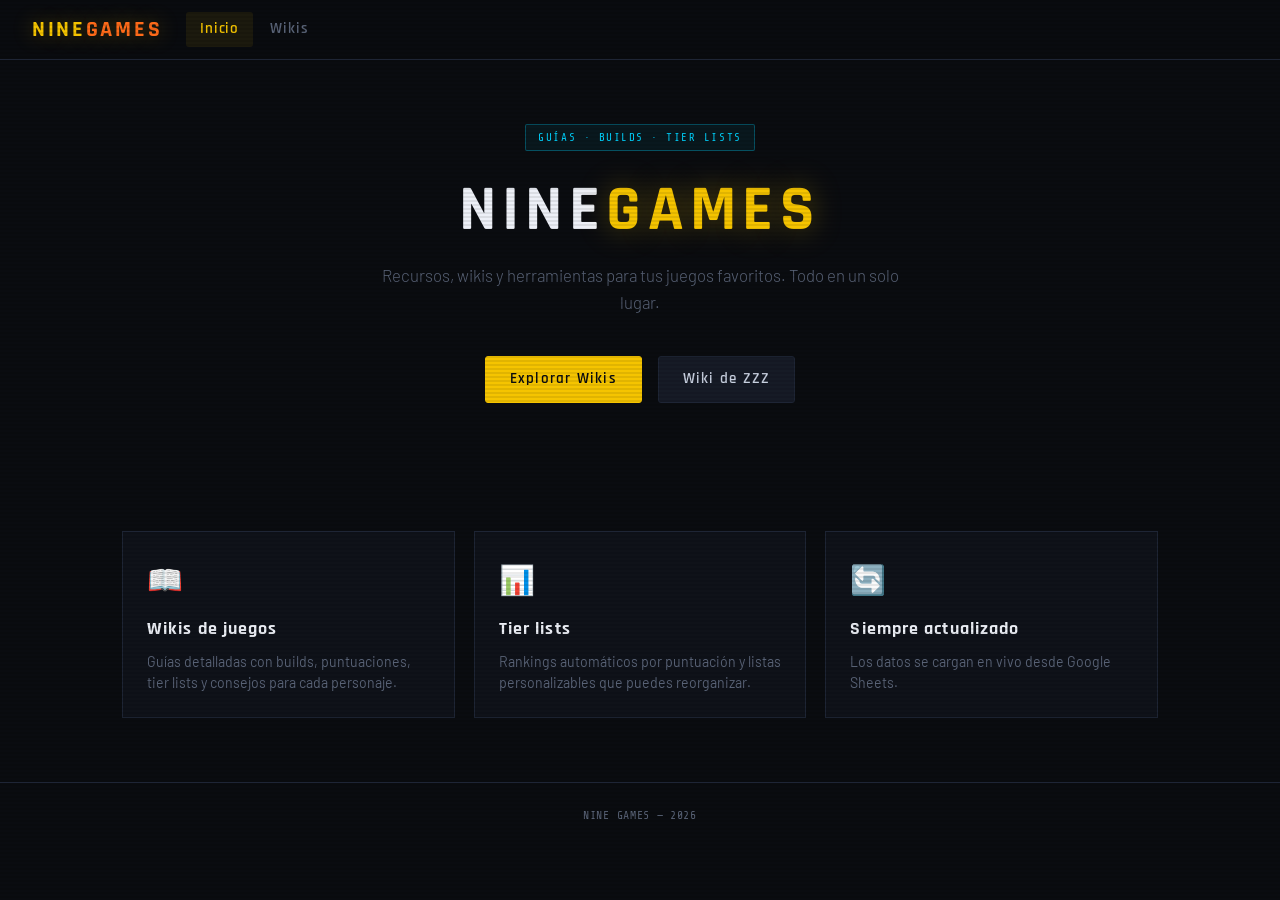
==== commit 563fb13d: "v1.0" ====
--- a/index.html
+++ b/index.html
@@ -38,12 +38,12 @@
       <div class="feature-card">
         <div class="feature-icon">📊</div>
         <h2 class="feature-title">Tier lists</h2>
-        <p class="feature-desc">Rankings automáticos por puntuación y listas personalizables que podés reorganizar.</p>
+        <p class="feature-desc">Rankings automáticos por puntuación y listas personalizables que puedes reorganizar.</p>
       </div>
       <div class="feature-card">
         <div class="feature-icon">🔄</div>
         <h2 class="feature-title">Siempre actualizado</h2>
-        <p class="feature-desc">Los datos se cargan en vivo desde Google Sheets, así podés editar sin tocar código.</p>
+        <p class="feature-desc">Los datos se cargan en vivo desde Google Sheets.</p>
       </div>
     </div>
   </section>
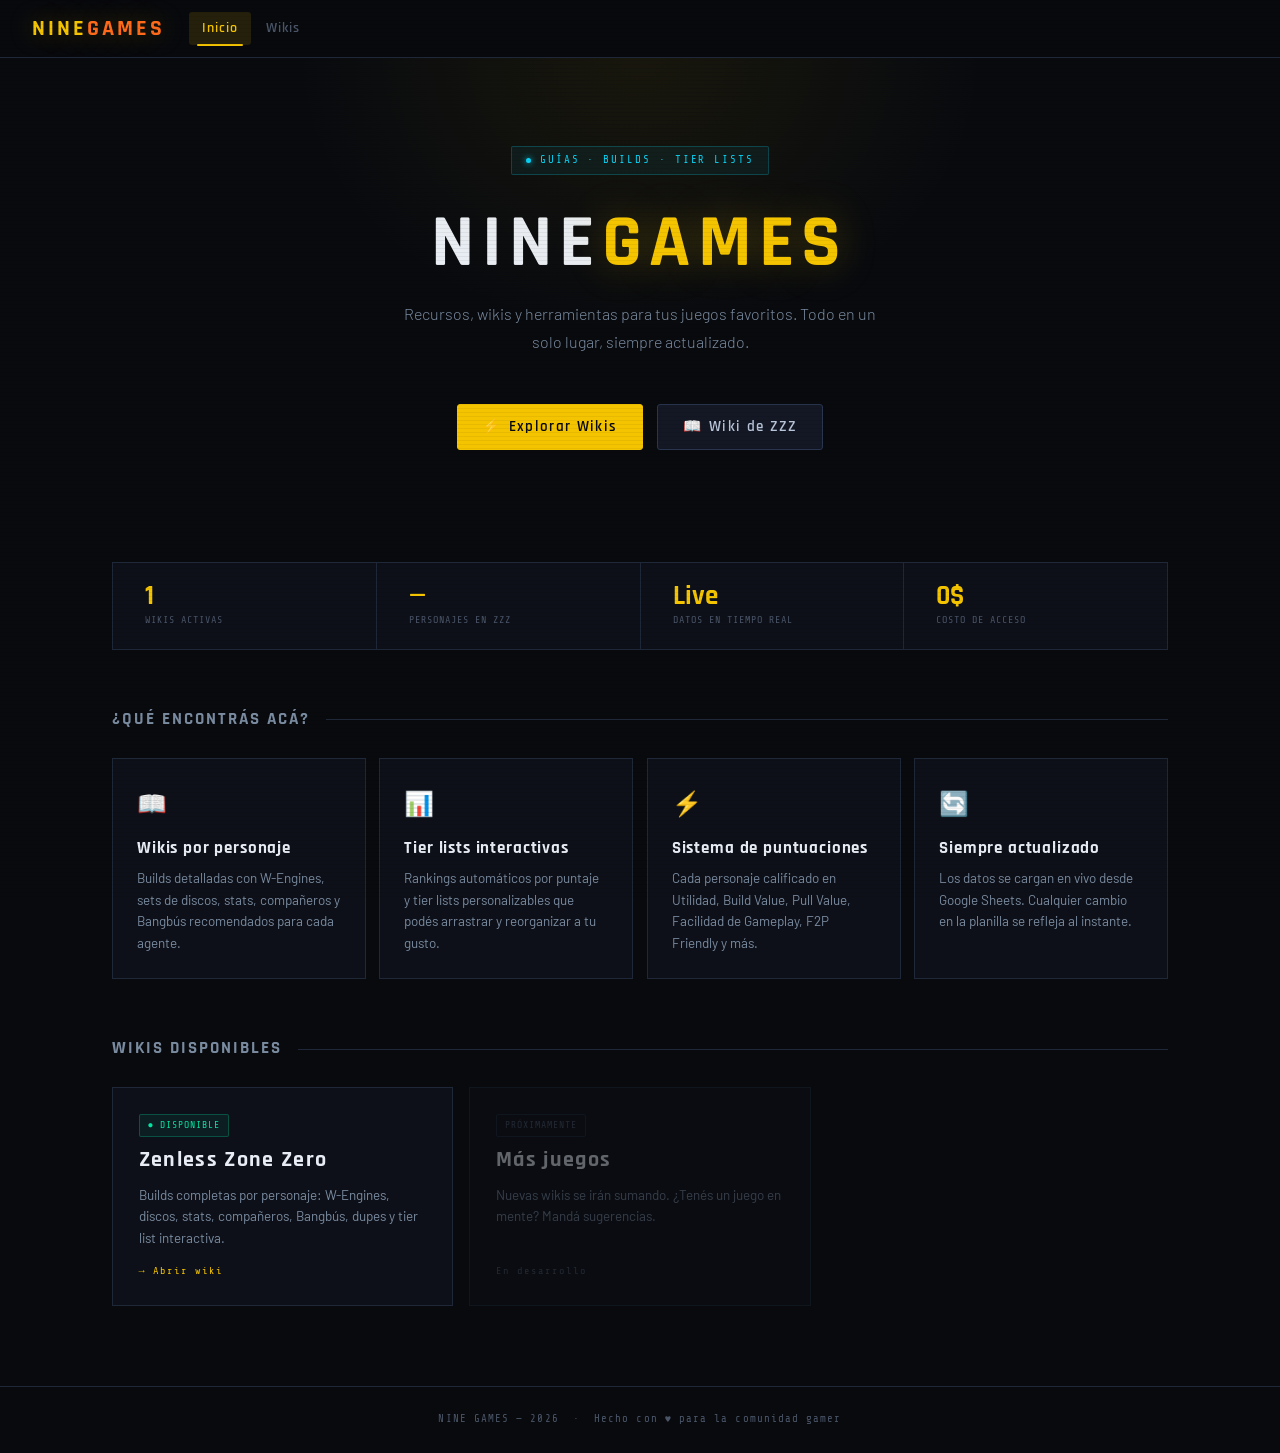
==== commit d3cce9de: "Add files via upload" ====
--- a/index.html
+++ b/index.html
@@ -3,8 +3,8 @@
 <head>
 <meta charset="UTF-8">
 <meta name="viewport" content="width=device-width, initial-scale=1.0">
-<title>Nine Games</title>
-<link href="https://fonts.googleapis.com/css2?family=Rajdhani:wght@400;500;600;700&family=Share+Tech+Mono&family=Barlow:wght@300;400;600&display=swap" rel="stylesheet">
+<title>Nine Games — Wikis, Builds & Guías</title>
+<link href="https://fonts.googleapis.com/css2?family=Rajdhani:wght@400;500;600;700&family=Share+Tech+Mono&family=Barlow:wght@300;400;500;600&display=swap" rel="stylesheet">
 <link rel="stylesheet" href="ninegames.css">
 </head>
 <body>
@@ -18,38 +18,111 @@
 </header>
 
 <main>
+
+  <!-- HERO -->
   <section class="hero">
-    <div class="hero-badge">GUÍAS · BUILDS · TIER LISTS</div>
+    <div class="hero-glow"></div>
+    <div class="hero-eyebrow">
+      <span class="dot"></span>
+      Guías · Builds · Tier Lists
+    </div>
     <h1 class="hero-title">NINE<span>GAMES</span></h1>
-    <p class="hero-sub">Recursos, wikis y herramientas para tus juegos favoritos. Todo en un solo lugar.</p>
+    <p class="hero-sub">Recursos, wikis y herramientas para tus juegos favoritos. Todo en un solo lugar, siempre actualizado.</p>
     <div class="hero-actions">
-      <a href="wikis.html" class="btn btn-primary">Explorar Wikis</a>
-      <a href="zzz.html" class="btn btn-secondary">Wiki de ZZZ</a>
+      <a href="wikis.html" class="btn btn-primary">
+        <span>⚡</span> Explorar Wikis
+      </a>
+      <a href="zzz.html" class="btn btn-secondary">
+        <span>📖</span> Wiki de ZZZ
+      </a>
     </div>
   </section>
 
-  <section class="page-main">
+  <div class="page-main">
+
+    <!-- STATS -->
+    <div class="site-stats">
+      <div class="stat-item">
+        <div class="stat-val">1</div>
+        <div class="stat-label">Wikis activas</div>
+      </div>
+      <div class="stat-item">
+        <div class="stat-val" id="stat-chars">—</div>
+        <div class="stat-label">Personajes en ZZZ</div>
+      </div>
+      <div class="stat-item">
+        <div class="stat-val">Live</div>
+        <div class="stat-label">Datos en tiempo real</div>
+      </div>
+      <div class="stat-item">
+        <div class="stat-val">0$</div>
+        <div class="stat-label">Costo de acceso</div>
+      </div>
+    </div>
+
+    <!-- FEATURES -->
+    <div class="section-divider"><h2>¿Qué encontrás acá?</h2></div>
     <div class="features">
       <div class="feature-card">
-        <div class="feature-icon">📖</div>
-        <h2 class="feature-title">Wikis de juegos</h2>
-        <p class="feature-desc">Guías detalladas con builds, puntuaciones, tier lists y consejos para cada personaje.</p>
+        <span class="feature-icon">📖</span>
+        <h2 class="feature-title">Wikis por personaje</h2>
+        <p class="feature-desc">Builds detalladas con W-Engines, sets de discos, stats, compañeros y Bangbús recomendados para cada agente.</p>
       </div>
       <div class="feature-card">
-        <div class="feature-icon">📊</div>
-        <h2 class="feature-title">Tier lists</h2>
-        <p class="feature-desc">Rankings automáticos por puntuación y listas personalizables que puedes reorganizar.</p>
+        <span class="feature-icon">📊</span>
+        <h2 class="feature-title">Tier lists interactivas</h2>
+        <p class="feature-desc">Rankings automáticos por puntaje y tier lists personalizables que podés arrastrar y reorganizar a tu gusto.</p>
       </div>
       <div class="feature-card">
-        <div class="feature-icon">🔄</div>
+        <span class="feature-icon">⚡</span>
+        <h2 class="feature-title">Sistema de puntuaciones</h2>
+        <p class="feature-desc">Cada personaje calificado en Utilidad, Build Value, Pull Value, Facilidad de Gameplay, F2P Friendly y más.</p>
+      </div>
+      <div class="feature-card">
+        <span class="feature-icon">🔄</span>
         <h2 class="feature-title">Siempre actualizado</h2>
-        <p class="feature-desc">Los datos se cargan en vivo desde Google Sheets.</p>
+        <p class="feature-desc">Los datos se cargan en vivo desde Google Sheets. Cualquier cambio en la planilla se refleja al instante.</p>
       </div>
     </div>
-  </section>
+
+    <!-- WIKIS DISPONIBLES -->
+    <div class="section-divider" style="margin-top: 3rem;"><h2>Wikis disponibles</h2></div>
+    <div class="wiki-grid">
+      <a href="zzz.html" class="wiki-card available">
+        <span class="wiki-card-tag">● Disponible</span>
+        <h2 class="wiki-card-title">Zenless Zone Zero</h2>
+        <p class="wiki-card-desc">Builds completas por personaje: W-Engines, discos, stats, compañeros, Bangbús, dupes y tier list interactiva.</p>
+        <span class="wiki-card-meta">→ Abrir wiki</span>
+      </a>
+      <div class="wiki-card coming-soon">
+        <span class="wiki-card-tag soon">Próximamente</span>
+        <h2 class="wiki-card-title">Más juegos</h2>
+        <p class="wiki-card-desc">Nuevas wikis se irán sumando. ¿Tenés un juego en mente? Mandá sugerencias.</p>
+        <span class="wiki-card-meta" style="color: var(--text-dim)">En desarrollo</span>
+      </div>
+    </div>
+
+  </div>
 </main>
 
-<footer class="site-footer">NINE GAMES — 2026</footer>
+<footer class="site-footer">NINE GAMES — 2026 &nbsp;·&nbsp; Hecho con ♥ para la comunidad gamer</footer>
+
+<script>
+// Intentar mostrar cantidad de chars de ZZZ
+(async () => {
+  try {
+    const SHEET_ID = '1hvggH2H5F27AyvaQnZs9CAPu6V78TZBa2SKq445Jad8';
+    const url = `https://docs.google.com/spreadsheets/d/${SHEET_ID}/gviz/tq?tqx=out:csv&sheet=Zenless%20Builds`;
+    const r = await fetch(url);
+    const text = await r.text();
+    // Count non-empty data columns from first row
+    const firstLine = text.split('\n')[0];
+    const cols = firstLine.split(',').slice(1).filter(c => c.replace(/"/g,'').trim() !== '');
+    const el = document.getElementById('stat-chars');
+    if (el && cols.length > 0) el.textContent = cols.length;
+  } catch(e) {}
+})();
+</script>
 
 </body>
 </html>
--- a/ninegames.css
+++ b/ninegames.css
@@ -1,301 +1,368 @@
-:root {
-  --bg:        #0a0c10;
-  --surface:   #0f1219;
-  --surface2:  #161b26;
-  --border:    #1e2535;
-  --accent:    #f5c400;
-  --accent2:   #ff6b1a;
-  --accent3:   #00d4ff;
-  --text:      #c8d0e0;
-  --text-dim:  #5a6478;
-  --text-bright: #edf0f7;
-  --red:       #ff3e5e;
-  --green:     #00e5a0;
-}
-
-*, *::before, *::after { box-sizing: border-box; margin: 0; padding: 0; }
-html { scroll-behavior: smooth; }
-body {
-  background: var(--bg);
-  color: var(--text);
-  font-family: 'Barlow', sans-serif;
-  font-size: 14px;
-  line-height: 1.6;
-  min-height: 100vh;
-  overflow-x: hidden;
-}
-body::before {
-  content: '';
-  position: fixed; inset: 0;
-  background: repeating-linear-gradient(0deg, transparent, transparent 2px, rgba(0,0,0,.08) 2px, rgba(0,0,0,.08) 4px);
-  pointer-events: none;
-  z-index: 9999;
-}
-
-/* Header */
-.site-header {
-  position: sticky; top: 0; z-index: 100;
-  background: rgba(10,12,16,.92);
-  backdrop-filter: blur(12px);
-  border-bottom: 1px solid var(--border);
-  padding: 0 2rem;
-  display: flex; align-items: center; gap: 1.5rem;
-  height: 60px;
-}
-.logo {
-  font-family: 'Rajdhani', sans-serif;
-  font-size: 1.4rem;
-  font-weight: 700;
-  letter-spacing: .12em;
-  color: var(--accent);
-  text-shadow: 0 0 20px rgba(245,196,0,.4);
-  white-space: nowrap;
-  text-decoration: none;
-}
-.logo span { color: var(--accent2); }
-.site-nav {
-  display: flex;
-  align-items: center;
-  gap: 0.25rem;
-}
-.nav-link {
-  font-family: 'Rajdhani', sans-serif;
-  font-size: 0.95rem;
-  font-weight: 600;
-  letter-spacing: 0.06em;
-  color: var(--text-dim);
-  text-decoration: none;
-  padding: 0.35rem 0.85rem;
-  border-radius: 3px;
-  transition: color 0.15s, background 0.15s;
-}
-.nav-link:hover {
-  color: var(--text-bright);
-  background: var(--surface2);
-}
-.nav-link.active {
-  color: var(--accent);
-  background: rgba(245,196,0,.08);
-}
-.header-right { margin-left: auto; display: flex; align-items: center; gap: 1rem; }
-
-/* Footer */
-.site-footer {
-  border-top: 1px solid var(--border);
-  padding: 1.5rem 2rem;
-  text-align: center;
-  font-family: 'Share Tech Mono', monospace;
-  font-size: 0.72rem;
-  color: var(--text-dim);
-  letter-spacing: 0.06em;
-}
-
-/* Page layout */
-.page-main {
-  max-width: 1100px;
-  margin: 0 auto;
-  padding: 3rem 2rem 4rem;
-}
-
-/* Hero (home) */
-.hero {
-  text-align: center;
-  padding: 4rem 1rem 3rem;
-}
-.hero-badge {
-  display: inline-block;
-  font-family: 'Share Tech Mono', monospace;
-  font-size: 0.68rem;
-  letter-spacing: 0.14em;
-  color: var(--accent3);
-  border: 1px solid rgba(0,212,255,.3);
-  background: rgba(0,212,255,.06);
-  padding: 0.25rem 0.75rem;
-  border-radius: 2px;
-  margin-bottom: 1.5rem;
-}
-.hero-title {
-  font-family: 'Rajdhani', sans-serif;
-  font-size: clamp(2.5rem, 6vw, 4rem);
-  font-weight: 700;
-  letter-spacing: 0.1em;
-  color: var(--text-bright);
-  line-height: 1.1;
-  margin-bottom: 1rem;
-}
-.hero-title span {
-  color: var(--accent);
-  text-shadow: 0 0 30px rgba(245,196,0,.35);
-}
-.hero-sub {
-  font-size: 1.05rem;
-  color: var(--text-dim);
-  max-width: 520px;
-  margin: 0 auto 2.5rem;
-  font-weight: 300;
-}
-.hero-actions {
-  display: flex;
-  gap: 1rem;
-  justify-content: center;
-  flex-wrap: wrap;
-}
-.btn {
-  font-family: 'Rajdhani', sans-serif;
-  font-size: 0.95rem;
-  font-weight: 600;
-  letter-spacing: 0.08em;
-  text-decoration: none;
-  padding: 0.65rem 1.5rem;
-  border-radius: 3px;
-  transition: all 0.2s;
-  cursor: pointer;
-  border: 1px solid transparent;
-}
-.btn-primary {
-  background: var(--accent);
-  color: var(--bg);
-  border-color: var(--accent);
-}
-.btn-primary:hover {
-  box-shadow: 0 0 20px rgba(245,196,0,.4);
-}
-.btn-secondary {
-  background: var(--surface2);
-  color: var(--text);
-  border-color: var(--border);
-}
-.btn-secondary:hover {
-  border-color: var(--accent);
-  color: var(--accent);
-}
-
-/* Feature cards (home) */
-.features {
-  display: grid;
-  grid-template-columns: repeat(auto-fit, minmax(240px, 1fr));
-  gap: 1.2rem;
-  margin-top: 2rem;
-}
-.feature-card {
-  background: var(--surface);
-  border: 1px solid var(--border);
-  padding: 1.5rem;
-  transition: border-color 0.2s;
-}
-.feature-card:hover {
-  border-color: rgba(245,196,0,.3);
-}
-.feature-icon {
-  font-size: 1.8rem;
-  margin-bottom: 0.75rem;
-}
-.feature-title {
-  font-family: 'Rajdhani', sans-serif;
-  font-size: 1.15rem;
-  font-weight: 700;
-  letter-spacing: 0.06em;
-  color: var(--text-bright);
-  margin-bottom: 0.5rem;
-}
-.feature-desc {
-  font-size: 0.88rem;
-  color: var(--text-dim);
-  line-height: 1.5;
-}
-
-/* Wikis hub */
-.page-heading {
-  margin-bottom: 2rem;
-}
-.page-heading h1 {
-  font-family: 'Rajdhani', sans-serif;
-  font-size: 2rem;
-  font-weight: 700;
-  letter-spacing: 0.08em;
-  color: var(--text-bright);
-  margin-bottom: 0.4rem;
-}
-.page-heading p {
-  color: var(--text-dim);
-  font-size: 0.95rem;
-}
-.wiki-grid {
-  display: grid;
-  grid-template-columns: repeat(auto-fill, minmax(280px, 1fr));
-  gap: 1.2rem;
-}
-.wiki-card {
-  background: var(--surface);
-  border: 1px solid var(--border);
-  padding: 1.5rem;
-  text-decoration: none;
-  color: inherit;
-  display: flex;
-  flex-direction: column;
-  gap: 0.75rem;
-  transition: border-color 0.2s, transform 0.15s;
-  position: relative;
-  overflow: hidden;
-}
-.wiki-card::before {
-  content: '';
-  position: absolute;
-  top: 0; right: 0;
-  width: 120px; height: 100%;
-  background: linear-gradient(90deg, transparent, rgba(245,196,0,.04));
-  pointer-events: none;
-}
-.wiki-card:hover {
-  border-color: var(--accent);
-  transform: translateY(-2px);
-}
-.wiki-card.available { cursor: pointer; }
-.wiki-card.coming-soon {
-  opacity: 0.55;
-  cursor: default;
-  pointer-events: none;
-}
-.wiki-card-tag {
-  font-family: 'Share Tech Mono', monospace;
-  font-size: 0.62rem;
-  letter-spacing: 0.1em;
-  text-transform: uppercase;
-  color: var(--accent3);
-  border: 1px solid rgba(0,212,255,.25);
-  background: rgba(0,212,255,.08);
-  padding: 0.15rem 0.5rem;
-  border-radius: 2px;
-  align-self: flex-start;
-}
-.wiki-card-tag.soon {
-  color: var(--text-dim);
-  border-color: var(--border);
-  background: var(--surface2);
-}
-.wiki-card-title {
-  font-family: 'Rajdhani', sans-serif;
-  font-size: 1.4rem;
-  font-weight: 700;
-  letter-spacing: 0.06em;
-  color: var(--text-bright);
-}
-.wiki-card-desc {
-  font-size: 0.88rem;
-  color: var(--text-dim);
-  flex: 1;
-}
-.wiki-card-meta {
-  font-family: 'Share Tech Mono', monospace;
-  font-size: 0.65rem;
-  color: var(--accent);
-  letter-spacing: 0.08em;
-}
-
-@media (max-width: 768px) {
-  .site-header { padding: 0 1rem; gap: 0.75rem; flex-wrap: wrap; height: auto; min-height: 60px; padding-top: 0.5rem; padding-bottom: 0.5rem; }
-  .site-nav { gap: 0.15rem; }
-  .nav-link { font-size: 0.85rem; padding: 0.3rem 0.6rem; }
-  .page-main { padding: 2rem 1rem 3rem; }
-  .hero { padding: 2.5rem 0.5rem 2rem; }
-}
+/* ══════════════════════════════════════════════════════════
+   NINE GAMES — Global Stylesheet
+   ══════════════════════════════════════════════════════════ */
+
+:root {
+  --bg:          #080a0e;
+  --surface:     #0d1018;
+  --surface2:    #131824;
+  --surface3:    #1a2030;
+  --border:      #1e2838;
+  --border2:     #2a3550;
+  --accent:      #f5c400;
+  --accent-dim:  rgba(245,196,0,.12);
+  --accent2:     #ff6b1a;
+  --accent3:     #00d4ff;
+  --text:        #b8c4d8;
+  --text-dim:    #4a5568;
+  --text-mid:    #7a8ba0;
+  --text-bright: #e8edf5;
+  --red:         #ff3e5e;
+  --green:       #00e5a0;
+  --purple:      #aa66ff;
+}
+
+*, *::before, *::after { box-sizing: border-box; margin: 0; padding: 0; }
+html { scroll-behavior: smooth; }
+
+body {
+  background: var(--bg);
+  color: var(--text);
+  font-family: 'Barlow', sans-serif;
+  font-size: 14px;
+  line-height: 1.65;
+  min-height: 100vh;
+  overflow-x: hidden;
+}
+
+body::before {
+  content: '';
+  position: fixed; inset: 0;
+  background: repeating-linear-gradient(
+    0deg, transparent, transparent 3px,
+    rgba(0,0,0,.055) 3px, rgba(0,0,0,.055) 4px
+  );
+  pointer-events: none;
+  z-index: 9999;
+}
+
+::-webkit-scrollbar { width: 5px; height: 5px; }
+::-webkit-scrollbar-track { background: var(--bg); }
+::-webkit-scrollbar-thumb { background: var(--border2); border-radius: 3px; }
+::-webkit-scrollbar-thumb:hover { background: var(--text-dim); }
+
+/* ─── HEADER ─────────────────────────────────────────────── */
+.site-header {
+  position: sticky; top: 0; z-index: 200;
+  background: rgba(8,10,14,.96);
+  backdrop-filter: blur(16px);
+  border-bottom: 1px solid var(--border);
+  padding: 0 2rem;
+  display: flex; align-items: center; gap: 1.5rem;
+  height: 58px;
+}
+
+.logo {
+  font-family: 'Rajdhani', sans-serif;
+  font-size: 1.35rem; font-weight: 700;
+  letter-spacing: .14em;
+  color: var(--accent);
+  text-shadow: 0 0 24px rgba(245,196,0,.35);
+  white-space: nowrap;
+  text-decoration: none;
+  transition: text-shadow .2s;
+  line-height: 1;
+}
+.logo:hover { text-shadow: 0 0 36px rgba(245,196,0,.6); }
+.logo span { color: var(--accent2); }
+
+.site-nav { display: flex; align-items: center; gap: .15rem; }
+
+.nav-link {
+  font-family: 'Rajdhani', sans-serif;
+  font-size: .88rem; font-weight: 600;
+  letter-spacing: .07em;
+  color: var(--text-dim);
+  text-decoration: none;
+  padding: .3rem .8rem;
+  border-radius: 3px;
+  transition: color .15s, background .15s;
+  position: relative;
+}
+.nav-link:hover { color: var(--text-bright); background: var(--surface2); }
+.nav-link.active { color: var(--accent); background: var(--accent-dim); }
+.nav-link.active::after {
+  content: '';
+  position: absolute; bottom: -1px; left: 8px; right: 8px;
+  height: 2px;
+  background: var(--accent);
+  border-radius: 1px;
+}
+
+.header-right { margin-left: auto; display: flex; align-items: center; gap: 1rem; }
+
+/* ─── FOOTER ─────────────────────────────────────────────── */
+.site-footer {
+  border-top: 1px solid var(--border);
+  padding: 1.5rem 2rem;
+  text-align: center;
+  font-family: 'Share Tech Mono', monospace;
+  font-size: .67rem;
+  color: var(--text-dim);
+  letter-spacing: .1em;
+}
+
+/* ─── PAGE LAYOUT ────────────────────────────────────────── */
+.page-main {
+  max-width: 1120px;
+  margin: 0 auto;
+  padding: 3rem 2rem 5rem;
+}
+
+/* ─── HERO ───────────────────────────────────────────────── */
+.hero {
+  position: relative;
+  text-align: center;
+  padding: 5.5rem 1rem 4rem;
+  overflow: hidden;
+}
+.hero-glow {
+  position: absolute;
+  top: 0; left: 50%;
+  transform: translateX(-50%);
+  width: 700px; height: 280px;
+  background: radial-gradient(ellipse at top, rgba(245,196,0,.07) 0%, transparent 70%);
+  pointer-events: none;
+}
+
+.hero-eyebrow {
+  display: inline-flex; align-items: center; gap: .55rem;
+  font-family: 'Share Tech Mono', monospace;
+  font-size: .67rem; letter-spacing: .18em;
+  color: var(--accent3);
+  border: 1px solid rgba(0,212,255,.22);
+  background: rgba(0,212,255,.06);
+  padding: .28rem .85rem; border-radius: 2px;
+  margin-bottom: 2rem;
+  text-transform: uppercase;
+}
+.hero-eyebrow .dot {
+  width: 5px; height: 5px; border-radius: 50%;
+  background: var(--accent3);
+  box-shadow: 0 0 6px var(--accent3);
+  animation: pulse-dot 2s infinite;
+}
+@keyframes pulse-dot { 0%,100%{opacity:1} 50%{opacity:.25} }
+
+.hero-title {
+  font-family: 'Rajdhani', sans-serif;
+  font-size: clamp(2.8rem, 7vw, 4.6rem);
+  font-weight: 700;
+  letter-spacing: .1em;
+  color: var(--text-bright);
+  line-height: 1;
+  margin-bottom: 1.25rem;
+}
+.hero-title span { color: var(--accent); text-shadow: 0 0 40px rgba(245,196,0,.28); }
+
+.hero-sub {
+  font-size: 1rem; font-weight: 300;
+  color: var(--text-mid);
+  max-width: 480px;
+  margin: 0 auto 3rem;
+  line-height: 1.75;
+}
+.hero-actions { display: flex; gap: .85rem; justify-content: center; flex-wrap: wrap; }
+
+/* ─── BUTTONS ────────────────────────────────────────────── */
+.btn {
+  font-family: 'Rajdhani', sans-serif;
+  font-size: .92rem; font-weight: 600;
+  letter-spacing: .09em;
+  text-decoration: none;
+  padding: .6rem 1.55rem;
+  border-radius: 3px;
+  transition: all .2s;
+  cursor: pointer;
+  border: 1px solid transparent;
+  display: inline-flex; align-items: center; gap: .45rem;
+}
+.btn-primary {
+  background: var(--accent);
+  color: #08090c;
+  border-color: var(--accent);
+}
+.btn-primary:hover {
+  box-shadow: 0 0 28px rgba(245,196,0,.35), 0 4px 20px rgba(0,0,0,.4);
+  transform: translateY(-1px);
+}
+.btn-secondary {
+  background: var(--surface2);
+  color: var(--text);
+  border-color: var(--border2);
+}
+.btn-secondary:hover {
+  border-color: var(--accent);
+  color: var(--accent);
+  background: var(--accent-dim);
+}
+
+/* ─── STATS BAR ──────────────────────────────────────────── */
+.site-stats {
+  display: flex; gap: 0;
+  border: 1px solid var(--border);
+  background: var(--surface);
+  margin: 0 0 3.5rem;
+  overflow: hidden;
+}
+.stat-item {
+  display: flex; flex-direction: column;
+  gap: .15rem;
+  padding: 1.25rem 2rem;
+  flex: 1;
+  border-right: 1px solid var(--border);
+  transition: background .2s;
+}
+.stat-item:last-child { border-right: none; }
+.stat-item:hover { background: var(--surface2); }
+.stat-val {
+  font-family: 'Rajdhani', sans-serif;
+  font-size: 1.7rem; font-weight: 700;
+  color: var(--accent);
+  line-height: 1;
+}
+.stat-label {
+  font-family: 'Share Tech Mono', monospace;
+  font-size: .63rem; letter-spacing: .1em;
+  color: var(--text-dim); text-transform: uppercase;
+}
+
+/* ─── SECTION DIVIDER ────────────────────────────────────── */
+.section-divider {
+  display: flex; align-items: center; gap: 1rem;
+  margin-bottom: 1.5rem;
+}
+.section-divider h2 {
+  font-family: 'Rajdhani', sans-serif;
+  font-size: 1.05rem; font-weight: 700;
+  letter-spacing: .12em; text-transform: uppercase;
+  color: var(--text-mid);
+  white-space: nowrap;
+}
+.section-divider::after {
+  content: '';
+  flex: 1; height: 1px;
+  background: var(--border);
+}
+
+/* ─── FEATURE CARDS ──────────────────────────────────────── */
+.features {
+  display: grid;
+  grid-template-columns: repeat(auto-fit, minmax(230px, 1fr));
+  gap: .85rem;
+  margin-bottom: 3.5rem;
+}
+.feature-card {
+  background: var(--surface);
+  border: 1px solid var(--border);
+  padding: 1.5rem;
+  transition: border-color .2s, transform .2s;
+  position: relative; overflow: hidden;
+}
+.feature-card::before {
+  content: '';
+  position: absolute; top: 0; left: 0; right: 0;
+  height: 2px;
+  background: linear-gradient(90deg, var(--accent), var(--accent2));
+  opacity: 0; transition: opacity .25s;
+}
+.feature-card:hover { border-color: var(--border2); transform: translateY(-2px); }
+.feature-card:hover::before { opacity: 1; }
+
+.feature-icon { font-size: 1.5rem; margin-bottom: .8rem; display: block; }
+.feature-title {
+  font-family: 'Rajdhani', sans-serif;
+  font-size: 1.05rem; font-weight: 700;
+  letter-spacing: .05em; color: var(--text-bright);
+  margin-bottom: .35rem;
+}
+.feature-desc { font-size: .84rem; color: var(--text-mid); line-height: 1.6; }
+
+/* ─── PAGE HEADING ───────────────────────────────────────── */
+.page-heading { margin-bottom: 2.5rem; }
+.page-heading h1 {
+  font-family: 'Rajdhani', sans-serif;
+  font-size: 1.9rem; font-weight: 700;
+  letter-spacing: .1em; color: var(--text-bright);
+  margin-bottom: .3rem; text-transform: uppercase;
+}
+.page-heading p { color: var(--text-mid); font-size: .9rem; }
+
+/* ─── WIKI GRID ──────────────────────────────────────────── */
+.wiki-grid {
+  display: grid;
+  grid-template-columns: repeat(auto-fill, minmax(290px, 1fr));
+  gap: 1rem;
+}
+.wiki-card {
+  background: var(--surface);
+  border: 1px solid var(--border);
+  padding: 1.6rem;
+  text-decoration: none; color: inherit;
+  display: flex; flex-direction: column; gap: .65rem;
+  transition: border-color .2s, transform .2s, box-shadow .2s;
+  position: relative; overflow: hidden;
+}
+.wiki-card::before {
+  content: '';
+  position: absolute; top: 0; left: 0;
+  width: 3px; height: 100%;
+  background: linear-gradient(180deg, var(--accent), var(--accent2));
+  opacity: 0; transition: opacity .2s;
+}
+.wiki-card.available:hover {
+  border-color: rgba(245,196,0,.35);
+  transform: translateY(-3px);
+  box-shadow: 0 12px 40px rgba(0,0,0,.3);
+}
+.wiki-card.available:hover::before { opacity: 1; }
+.wiki-card.coming-soon { opacity: .4; cursor: default; pointer-events: none; }
+
+.wiki-card-tag {
+  font-family: 'Share Tech Mono', monospace;
+  font-size: .61rem; letter-spacing: .1em; text-transform: uppercase;
+  color: var(--green);
+  border: 1px solid rgba(0,229,160,.25);
+  background: rgba(0,229,160,.07);
+  padding: .16rem .5rem; border-radius: 2px;
+  align-self: flex-start;
+}
+.wiki-card-tag.soon {
+  color: var(--text-dim);
+  border-color: var(--border);
+  background: transparent;
+}
+.wiki-card-title {
+  font-family: 'Rajdhani', sans-serif;
+  font-size: 1.4rem; font-weight: 700;
+  letter-spacing: .06em; color: var(--text-bright);
+  line-height: 1.2;
+}
+.wiki-card-desc { font-size: .84rem; color: var(--text-mid); flex: 1; line-height: 1.6; }
+.wiki-card-meta {
+  font-family: 'Share Tech Mono', monospace;
+  font-size: .64rem; color: var(--accent); letter-spacing: .1em;
+  margin-top: .2rem;
+}
+
+/* ─── RESPONSIVE ─────────────────────────────────────────── */
+@media (max-width: 768px) {
+  .site-header { padding: 0 1rem; gap: 1rem; height: auto; min-height: 58px; padding-top: .55rem; padding-bottom: .55rem; flex-wrap: wrap; }
+  .nav-link { font-size: .8rem; padding: .25rem .5rem; }
+  .page-main { padding: 1.5rem 1rem 4rem; }
+  .hero { padding: 3rem .5rem 2.5rem; }
+  .site-stats { flex-direction: column; }
+  .stat-item { border-right: none; border-bottom: 1px solid var(--border); padding: 1rem 1.5rem; }
+  .stat-item:last-child { border-bottom: none; }
+  .wiki-grid { grid-template-columns: 1fr; }
+}
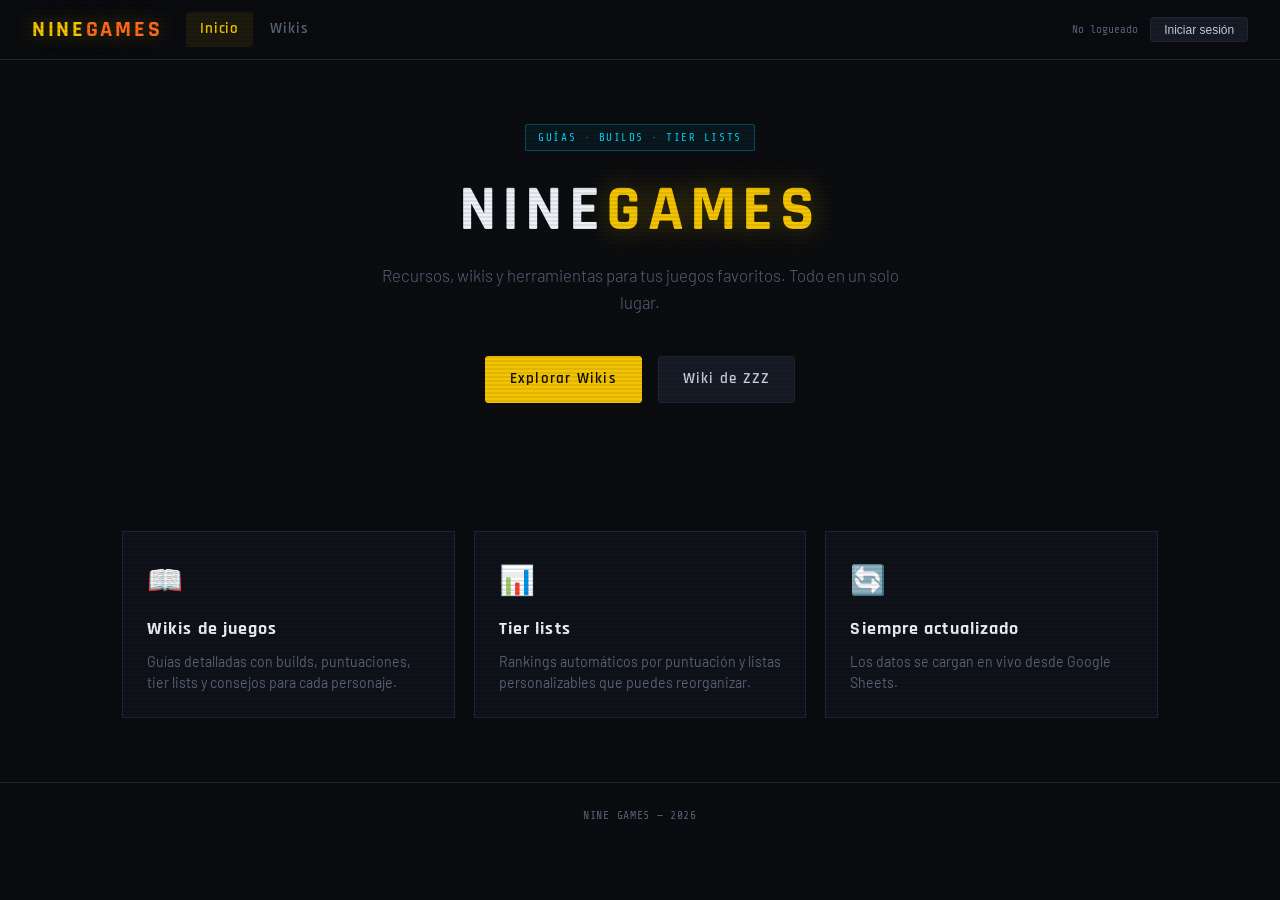
==== commit 008ed539: "v3.0" ====
--- a/index.html
+++ b/index.html
@@ -3,8 +3,8 @@
 <head>
 <meta charset="UTF-8">
 <meta name="viewport" content="width=device-width, initial-scale=1.0">
-<title>Nine Games — Wikis, Builds & Guías</title>
-<link href="https://fonts.googleapis.com/css2?family=Rajdhani:wght@400;500;600;700&family=Share+Tech+Mono&family=Barlow:wght@300;400;500;600&display=swap" rel="stylesheet">
+<title>Nine Games</title>
+<link href="https://fonts.googleapis.com/css2?family=Rajdhani:wght@400;500;600;700&family=Share+Tech+Mono&family=Barlow:wght@300;400;600&display=swap" rel="stylesheet">
 <link rel="stylesheet" href="ninegames.css">
 </head>
 <body>
@@ -15,114 +15,91 @@
     <a href="index.html" class="nav-link active">Inicio</a>
     <a href="wikis.html" class="nav-link">Wikis</a>
   </nav>
+
+<div style="margin-left:auto; display:flex; align-items:center; gap:0.8rem;">
+  <span id="auth-status" style="font-family:'Share Tech Mono',monospace; font-size:0.7rem; color:var(--text-dim);">No logueado</span>
+  <a id="profile-link" href="perfil.html" style="display:none; color:var(--accent); text-decoration:none; font-size:0.8rem;">Mi Perfil</a>
+  <button id="auth-btn" style="background:var(--surface2); border:1px solid var(--border); color:var(--text); padding:0.3rem 0.8rem; border-radius:3px; cursor:pointer; font-size:0.75rem;">Iniciar sesión</button>
+</div>
+
 </header>
 
 <main>
-
-  <!-- HERO -->
   <section class="hero">
-    <div class="hero-glow"></div>
-    <div class="hero-eyebrow">
-      <span class="dot"></span>
-      Guías · Builds · Tier Lists
-    </div>
+    <div class="hero-badge">GUÍAS · BUILDS · TIER LISTS</div>
     <h1 class="hero-title">NINE<span>GAMES</span></h1>
-    <p class="hero-sub">Recursos, wikis y herramientas para tus juegos favoritos. Todo en un solo lugar, siempre actualizado.</p>
+    <p class="hero-sub">Recursos, wikis y herramientas para tus juegos favoritos. Todo en un solo lugar.</p>
     <div class="hero-actions">
-      <a href="wikis.html" class="btn btn-primary">
-        <span>⚡</span> Explorar Wikis
-      </a>
-      <a href="zzz.html" class="btn btn-secondary">
-        <span>📖</span> Wiki de ZZZ
-      </a>
+      <a href="wikis.html" class="btn btn-primary">Explorar Wikis</a>
+      <a href="zzz.html" class="btn btn-secondary">Wiki de ZZZ</a>
     </div>
   </section>
 
-  <div class="page-main">
-
-    <!-- STATS -->
-    <div class="site-stats">
-      <div class="stat-item">
-        <div class="stat-val">1</div>
-        <div class="stat-label">Wikis activas</div>
+  <section class="page-main">
+    <div class="features">
+      <div class="feature-card">
+        <div class="feature-icon">📖</div>
+        <h2 class="feature-title">Wikis de juegos</h2>
+        <p class="feature-desc">Guías detalladas con builds, puntuaciones, tier lists y consejos para cada personaje.</p>
       </div>
-      <div class="stat-item">
-        <div class="stat-val" id="stat-chars">—</div>
-        <div class="stat-label">Personajes en ZZZ</div>
+      <div class="feature-card">
+        <div class="feature-icon">📊</div>
+        <h2 class="feature-title">Tier lists</h2>
+        <p class="feature-desc">Rankings automáticos por puntuación y listas personalizables que puedes reorganizar.</p>
       </div>
-      <div class="stat-item">
-        <div class="stat-val">Live</div>
-        <div class="stat-label">Datos en tiempo real</div>
-      </div>
-      <div class="stat-item">
-        <div class="stat-val">0$</div>
-        <div class="stat-label">Costo de acceso</div>
+      <div class="feature-card">
+        <div class="feature-icon">🔄</div>
+        <h2 class="feature-title">Siempre actualizado</h2>
+        <p class="feature-desc">Los datos se cargan en vivo desde Google Sheets.</p>
       </div>
     </div>
-
-    <!-- FEATURES -->
-    <div class="section-divider"><h2>¿Qué encontrás acá?</h2></div>
-    <div class="features">
-      <div class="feature-card">
-        <span class="feature-icon">📖</span>
-        <h2 class="feature-title">Wikis por personaje</h2>
-        <p class="feature-desc">Builds detalladas con W-Engines, sets de discos, stats, compañeros y Bangbús recomendados para cada agente.</p>
-      </div>
-      <div class="feature-card">
-        <span class="feature-icon">📊</span>
-        <h2 class="feature-title">Tier lists interactivas</h2>
-        <p class="feature-desc">Rankings automáticos por puntaje y tier lists personalizables que podés arrastrar y reorganizar a tu gusto.</p>
-      </div>
-      <div class="feature-card">
-        <span class="feature-icon">⚡</span>
-        <h2 class="feature-title">Sistema de puntuaciones</h2>
-        <p class="feature-desc">Cada personaje calificado en Utilidad, Build Value, Pull Value, Facilidad de Gameplay, F2P Friendly y más.</p>
-      </div>
-      <div class="feature-card">
-        <span class="feature-icon">🔄</span>
-        <h2 class="feature-title">Siempre actualizado</h2>
-        <p class="feature-desc">Los datos se cargan en vivo desde Google Sheets. Cualquier cambio en la planilla se refleja al instante.</p>
-      </div>
-    </div>
-
-    <!-- WIKIS DISPONIBLES -->
-    <div class="section-divider" style="margin-top: 3rem;"><h2>Wikis disponibles</h2></div>
-    <div class="wiki-grid">
-      <a href="zzz.html" class="wiki-card available">
-        <span class="wiki-card-tag">● Disponible</span>
-        <h2 class="wiki-card-title">Zenless Zone Zero</h2>
-        <p class="wiki-card-desc">Builds completas por personaje: W-Engines, discos, stats, compañeros, Bangbús, dupes y tier list interactiva.</p>
-        <span class="wiki-card-meta">→ Abrir wiki</span>
-      </a>
-      <div class="wiki-card coming-soon">
-        <span class="wiki-card-tag soon">Próximamente</span>
-        <h2 class="wiki-card-title">Más juegos</h2>
-        <p class="wiki-card-desc">Nuevas wikis se irán sumando. ¿Tenés un juego en mente? Mandá sugerencias.</p>
-        <span class="wiki-card-meta" style="color: var(--text-dim)">En desarrollo</span>
-      </div>
-    </div>
-
-  </div>
+  </section>
 </main>
 
-<footer class="site-footer">NINE GAMES — 2026 &nbsp;·&nbsp; Hecho con ♥ para la comunidad gamer</footer>
+<footer class="site-footer">NINE GAMES — 2026</footer>
 
-<script>
-// Intentar mostrar cantidad de chars de ZZZ
-(async () => {
-  try {
-    const SHEET_ID = '1hvggH2H5F27AyvaQnZs9CAPu6V78TZBa2SKq445Jad8';
-    const url = `https://docs.google.com/spreadsheets/d/${SHEET_ID}/gviz/tq?tqx=out:csv&sheet=Zenless%20Builds`;
-    const r = await fetch(url);
-    const text = await r.text();
-    // Count non-empty data columns from first row
-    const firstLine = text.split('\n')[0];
-    const cols = firstLine.split(',').slice(1).filter(c => c.replace(/"/g,'').trim() !== '');
-    const el = document.getElementById('stat-chars');
-    if (el && cols.length > 0) el.textContent = cols.length;
-  } catch(e) {}
-})();
-</script>
+<!-- Modal de Autenticación -->
+<div id="auth-modal" style="display:none; position:fixed; inset:0; background:rgba(0,0,0,0.7); z-index:9999; align-items:center; justify-content:center; backdrop-filter:blur(4px);">
+  <div style="background:var(--surface); border:1px solid var(--border); border-radius:8px; padding:2rem; max-width:400px; width:90%;">
+    <div style="display:flex; justify-content:space-between; align-items:center; margin-bottom:1.5rem;">
+      <h2 style="color:var(--accent); font-family:'Rajdhani',sans-serif;">Acceso</h2>
+      <button onclick="document.getElementById('auth-modal').style.display='none'" style="background:none; border:none; color:var(--text-dim); font-size:1.5rem; cursor:pointer;">✕</button>
+    </div>
+    <!-- Tabs -->
+    <div style="display:flex; gap:0.5rem; margin-bottom:1.5rem; border-bottom:1px solid var(--border);">
+      <button id="tab-login" class="auth-tab active" data-tab="login" style="background:none; border:none; padding:0.5rem 1rem; color:var(--text); cursor:pointer; font-weight:600;">Iniciar sesión</button>
+      <button id="tab-register" class="auth-tab" data-tab="register" style="background:none; border:none; padding:0.5rem 1rem; color:var(--text-dim); cursor:pointer; font-weight:600;">Registrarse</button>
+    </div>
+    <!-- Login -->
+    <div id="auth-login" class="auth-panel">
+      <div style="margin-bottom:1rem;">
+        <label style="display:block; font-size:0.8rem; color:var(--text-dim); margin-bottom:0.3rem;">Email</label>
+        <input id="login-email" type="email" placeholder="tu@email.com" style="width:100%; background:var(--surface2); border:1px solid var(--border); color:var(--text); padding:0.5rem; border-radius:4px;">
+      </div>
+      <div style="margin-bottom:1rem;">
+        <label style="display:block; font-size:0.8rem; color:var(--text-dim); margin-bottom:0.3rem;">Contraseña</label>
+        <input id="login-password" type="password" placeholder="••••••••" style="width:100%; background:var(--surface2); border:1px solid var(--border); color:var(--text); padding:0.5rem; border-radius:4px;">
+      </div>
+      <button id="login-btn" style="width:100%; background:var(--accent); color:var(--bg); border:none; padding:0.6rem; border-radius:4px; cursor:pointer; font-weight:bold;">Iniciar sesión</button>
+    </div>
+    <!-- Register -->
+    <div id="auth-register" class="auth-panel" style="display:none;">
+      <div style="margin-bottom:1rem;">
+        <label style="display:block; font-size:0.8rem; color:var(--text-dim); margin-bottom:0.3rem;">Email</label>
+        <input id="register-email" type="email" placeholder="tu@email.com" style="width:100%; background:var(--surface2); border:1px solid var(--border); color:var(--text); padding:0.5rem; border-radius:4px;">
+      </div>
+      <div style="margin-bottom:1rem;">
+        <label style="display:block; font-size:0.8rem; color:var(--text-dim); margin-bottom:0.3rem;">Contraseña</label>
+        <input id="register-password" type="password" placeholder="••••••••" style="width:100%; background:var(--surface2); border:1px solid var(--border); color:var(--text); padding:0.5rem; border-radius:4px;">
+      </div>
+      <div style="margin-bottom:1rem;">
+        <label style="display:block; font-size:0.8rem; color:var(--text-dim); margin-bottom:0.3rem;">Confirmar contraseña</label>
+        <input id="register-confirm" type="password" placeholder="••••••••" style="width:100%; background:var(--surface2); border:1px solid var(--border); color:var(--text); padding:0.5rem; border-radius:4px;">
+      </div>
+      <button id="register-btn" style="width:100%; background:var(--accent); color:var(--bg); border:none; padding:0.6rem; border-radius:4px; cursor:pointer; font-weight:bold;">Registrarse</button>
+    </div>
+  </div>
+</div>
 
 </body>
 </html>
--- a/ninegames.css
+++ b/ninegames.css
@@ -1,368 +1,301 @@
-/* ══════════════════════════════════════════════════════════
-   NINE GAMES — Global Stylesheet
-   ══════════════════════════════════════════════════════════ */
-
-:root {
-  --bg:          #080a0e;
-  --surface:     #0d1018;
-  --surface2:    #131824;
-  --surface3:    #1a2030;
-  --border:      #1e2838;
-  --border2:     #2a3550;
-  --accent:      #f5c400;
-  --accent-dim:  rgba(245,196,0,.12);
-  --accent2:     #ff6b1a;
-  --accent3:     #00d4ff;
-  --text:        #b8c4d8;
-  --text-dim:    #4a5568;
-  --text-mid:    #7a8ba0;
-  --text-bright: #e8edf5;
-  --red:         #ff3e5e;
-  --green:       #00e5a0;
-  --purple:      #aa66ff;
-}
-
-*, *::before, *::after { box-sizing: border-box; margin: 0; padding: 0; }
-html { scroll-behavior: smooth; }
-
-body {
-  background: var(--bg);
-  color: var(--text);
-  font-family: 'Barlow', sans-serif;
-  font-size: 14px;
-  line-height: 1.65;
-  min-height: 100vh;
-  overflow-x: hidden;
-}
-
-body::before {
-  content: '';
-  position: fixed; inset: 0;
-  background: repeating-linear-gradient(
-    0deg, transparent, transparent 3px,
-    rgba(0,0,0,.055) 3px, rgba(0,0,0,.055) 4px
-  );
-  pointer-events: none;
-  z-index: 9999;
-}
-
-::-webkit-scrollbar { width: 5px; height: 5px; }
-::-webkit-scrollbar-track { background: var(--bg); }
-::-webkit-scrollbar-thumb { background: var(--border2); border-radius: 3px; }
-::-webkit-scrollbar-thumb:hover { background: var(--text-dim); }
-
-/* ─── HEADER ─────────────────────────────────────────────── */
-.site-header {
-  position: sticky; top: 0; z-index: 200;
-  background: rgba(8,10,14,.96);
-  backdrop-filter: blur(16px);
-  border-bottom: 1px solid var(--border);
-  padding: 0 2rem;
-  display: flex; align-items: center; gap: 1.5rem;
-  height: 58px;
-}
-
-.logo {
-  font-family: 'Rajdhani', sans-serif;
-  font-size: 1.35rem; font-weight: 700;
-  letter-spacing: .14em;
-  color: var(--accent);
-  text-shadow: 0 0 24px rgba(245,196,0,.35);
-  white-space: nowrap;
-  text-decoration: none;
-  transition: text-shadow .2s;
-  line-height: 1;
-}
-.logo:hover { text-shadow: 0 0 36px rgba(245,196,0,.6); }
-.logo span { color: var(--accent2); }
-
-.site-nav { display: flex; align-items: center; gap: .15rem; }
-
-.nav-link {
-  font-family: 'Rajdhani', sans-serif;
-  font-size: .88rem; font-weight: 600;
-  letter-spacing: .07em;
-  color: var(--text-dim);
-  text-decoration: none;
-  padding: .3rem .8rem;
-  border-radius: 3px;
-  transition: color .15s, background .15s;
-  position: relative;
-}
-.nav-link:hover { color: var(--text-bright); background: var(--surface2); }
-.nav-link.active { color: var(--accent); background: var(--accent-dim); }
-.nav-link.active::after {
-  content: '';
-  position: absolute; bottom: -1px; left: 8px; right: 8px;
-  height: 2px;
-  background: var(--accent);
-  border-radius: 1px;
-}
-
-.header-right { margin-left: auto; display: flex; align-items: center; gap: 1rem; }
-
-/* ─── FOOTER ─────────────────────────────────────────────── */
-.site-footer {
-  border-top: 1px solid var(--border);
-  padding: 1.5rem 2rem;
-  text-align: center;
-  font-family: 'Share Tech Mono', monospace;
-  font-size: .67rem;
-  color: var(--text-dim);
-  letter-spacing: .1em;
-}
-
-/* ─── PAGE LAYOUT ────────────────────────────────────────── */
-.page-main {
-  max-width: 1120px;
-  margin: 0 auto;
-  padding: 3rem 2rem 5rem;
-}
-
-/* ─── HERO ───────────────────────────────────────────────── */
-.hero {
-  position: relative;
-  text-align: center;
-  padding: 5.5rem 1rem 4rem;
-  overflow: hidden;
-}
-.hero-glow {
-  position: absolute;
-  top: 0; left: 50%;
-  transform: translateX(-50%);
-  width: 700px; height: 280px;
-  background: radial-gradient(ellipse at top, rgba(245,196,0,.07) 0%, transparent 70%);
-  pointer-events: none;
-}
-
-.hero-eyebrow {
-  display: inline-flex; align-items: center; gap: .55rem;
-  font-family: 'Share Tech Mono', monospace;
-  font-size: .67rem; letter-spacing: .18em;
-  color: var(--accent3);
-  border: 1px solid rgba(0,212,255,.22);
-  background: rgba(0,212,255,.06);
-  padding: .28rem .85rem; border-radius: 2px;
-  margin-bottom: 2rem;
-  text-transform: uppercase;
-}
-.hero-eyebrow .dot {
-  width: 5px; height: 5px; border-radius: 50%;
-  background: var(--accent3);
-  box-shadow: 0 0 6px var(--accent3);
-  animation: pulse-dot 2s infinite;
-}
-@keyframes pulse-dot { 0%,100%{opacity:1} 50%{opacity:.25} }
-
-.hero-title {
-  font-family: 'Rajdhani', sans-serif;
-  font-size: clamp(2.8rem, 7vw, 4.6rem);
-  font-weight: 700;
-  letter-spacing: .1em;
-  color: var(--text-bright);
-  line-height: 1;
-  margin-bottom: 1.25rem;
-}
-.hero-title span { color: var(--accent); text-shadow: 0 0 40px rgba(245,196,0,.28); }
-
-.hero-sub {
-  font-size: 1rem; font-weight: 300;
-  color: var(--text-mid);
-  max-width: 480px;
-  margin: 0 auto 3rem;
-  line-height: 1.75;
-}
-.hero-actions { display: flex; gap: .85rem; justify-content: center; flex-wrap: wrap; }
-
-/* ─── BUTTONS ────────────────────────────────────────────── */
-.btn {
-  font-family: 'Rajdhani', sans-serif;
-  font-size: .92rem; font-weight: 600;
-  letter-spacing: .09em;
-  text-decoration: none;
-  padding: .6rem 1.55rem;
-  border-radius: 3px;
-  transition: all .2s;
-  cursor: pointer;
-  border: 1px solid transparent;
-  display: inline-flex; align-items: center; gap: .45rem;
-}
-.btn-primary {
-  background: var(--accent);
-  color: #08090c;
-  border-color: var(--accent);
-}
-.btn-primary:hover {
-  box-shadow: 0 0 28px rgba(245,196,0,.35), 0 4px 20px rgba(0,0,0,.4);
-  transform: translateY(-1px);
-}
-.btn-secondary {
-  background: var(--surface2);
-  color: var(--text);
-  border-color: var(--border2);
-}
-.btn-secondary:hover {
-  border-color: var(--accent);
-  color: var(--accent);
-  background: var(--accent-dim);
-}
-
-/* ─── STATS BAR ──────────────────────────────────────────── */
-.site-stats {
-  display: flex; gap: 0;
-  border: 1px solid var(--border);
-  background: var(--surface);
-  margin: 0 0 3.5rem;
-  overflow: hidden;
-}
-.stat-item {
-  display: flex; flex-direction: column;
-  gap: .15rem;
-  padding: 1.25rem 2rem;
-  flex: 1;
-  border-right: 1px solid var(--border);
-  transition: background .2s;
-}
-.stat-item:last-child { border-right: none; }
-.stat-item:hover { background: var(--surface2); }
-.stat-val {
-  font-family: 'Rajdhani', sans-serif;
-  font-size: 1.7rem; font-weight: 700;
-  color: var(--accent);
-  line-height: 1;
-}
-.stat-label {
-  font-family: 'Share Tech Mono', monospace;
-  font-size: .63rem; letter-spacing: .1em;
-  color: var(--text-dim); text-transform: uppercase;
-}
-
-/* ─── SECTION DIVIDER ────────────────────────────────────── */
-.section-divider {
-  display: flex; align-items: center; gap: 1rem;
-  margin-bottom: 1.5rem;
-}
-.section-divider h2 {
-  font-family: 'Rajdhani', sans-serif;
-  font-size: 1.05rem; font-weight: 700;
-  letter-spacing: .12em; text-transform: uppercase;
-  color: var(--text-mid);
-  white-space: nowrap;
-}
-.section-divider::after {
-  content: '';
-  flex: 1; height: 1px;
-  background: var(--border);
-}
-
-/* ─── FEATURE CARDS ──────────────────────────────────────── */
-.features {
-  display: grid;
-  grid-template-columns: repeat(auto-fit, minmax(230px, 1fr));
-  gap: .85rem;
-  margin-bottom: 3.5rem;
-}
-.feature-card {
-  background: var(--surface);
-  border: 1px solid var(--border);
-  padding: 1.5rem;
-  transition: border-color .2s, transform .2s;
-  position: relative; overflow: hidden;
-}
-.feature-card::before {
-  content: '';
-  position: absolute; top: 0; left: 0; right: 0;
-  height: 2px;
-  background: linear-gradient(90deg, var(--accent), var(--accent2));
-  opacity: 0; transition: opacity .25s;
-}
-.feature-card:hover { border-color: var(--border2); transform: translateY(-2px); }
-.feature-card:hover::before { opacity: 1; }
-
-.feature-icon { font-size: 1.5rem; margin-bottom: .8rem; display: block; }
-.feature-title {
-  font-family: 'Rajdhani', sans-serif;
-  font-size: 1.05rem; font-weight: 700;
-  letter-spacing: .05em; color: var(--text-bright);
-  margin-bottom: .35rem;
-}
-.feature-desc { font-size: .84rem; color: var(--text-mid); line-height: 1.6; }
-
-/* ─── PAGE HEADING ───────────────────────────────────────── */
-.page-heading { margin-bottom: 2.5rem; }
-.page-heading h1 {
-  font-family: 'Rajdhani', sans-serif;
-  font-size: 1.9rem; font-weight: 700;
-  letter-spacing: .1em; color: var(--text-bright);
-  margin-bottom: .3rem; text-transform: uppercase;
-}
-.page-heading p { color: var(--text-mid); font-size: .9rem; }
-
-/* ─── WIKI GRID ──────────────────────────────────────────── */
-.wiki-grid {
-  display: grid;
-  grid-template-columns: repeat(auto-fill, minmax(290px, 1fr));
-  gap: 1rem;
-}
-.wiki-card {
-  background: var(--surface);
-  border: 1px solid var(--border);
-  padding: 1.6rem;
-  text-decoration: none; color: inherit;
-  display: flex; flex-direction: column; gap: .65rem;
-  transition: border-color .2s, transform .2s, box-shadow .2s;
-  position: relative; overflow: hidden;
-}
-.wiki-card::before {
-  content: '';
-  position: absolute; top: 0; left: 0;
-  width: 3px; height: 100%;
-  background: linear-gradient(180deg, var(--accent), var(--accent2));
-  opacity: 0; transition: opacity .2s;
-}
-.wiki-card.available:hover {
-  border-color: rgba(245,196,0,.35);
-  transform: translateY(-3px);
-  box-shadow: 0 12px 40px rgba(0,0,0,.3);
-}
-.wiki-card.available:hover::before { opacity: 1; }
-.wiki-card.coming-soon { opacity: .4; cursor: default; pointer-events: none; }
-
-.wiki-card-tag {
-  font-family: 'Share Tech Mono', monospace;
-  font-size: .61rem; letter-spacing: .1em; text-transform: uppercase;
-  color: var(--green);
-  border: 1px solid rgba(0,229,160,.25);
-  background: rgba(0,229,160,.07);
-  padding: .16rem .5rem; border-radius: 2px;
-  align-self: flex-start;
-}
-.wiki-card-tag.soon {
-  color: var(--text-dim);
-  border-color: var(--border);
-  background: transparent;
-}
-.wiki-card-title {
-  font-family: 'Rajdhani', sans-serif;
-  font-size: 1.4rem; font-weight: 700;
-  letter-spacing: .06em; color: var(--text-bright);
-  line-height: 1.2;
-}
-.wiki-card-desc { font-size: .84rem; color: var(--text-mid); flex: 1; line-height: 1.6; }
-.wiki-card-meta {
-  font-family: 'Share Tech Mono', monospace;
-  font-size: .64rem; color: var(--accent); letter-spacing: .1em;
-  margin-top: .2rem;
-}
-
-/* ─── RESPONSIVE ─────────────────────────────────────────── */
-@media (max-width: 768px) {
-  .site-header { padding: 0 1rem; gap: 1rem; height: auto; min-height: 58px; padding-top: .55rem; padding-bottom: .55rem; flex-wrap: wrap; }
-  .nav-link { font-size: .8rem; padding: .25rem .5rem; }
-  .page-main { padding: 1.5rem 1rem 4rem; }
-  .hero { padding: 3rem .5rem 2.5rem; }
-  .site-stats { flex-direction: column; }
-  .stat-item { border-right: none; border-bottom: 1px solid var(--border); padding: 1rem 1.5rem; }
-  .stat-item:last-child { border-bottom: none; }
-  .wiki-grid { grid-template-columns: 1fr; }
-}
+:root {
+  --bg:        #0a0c10;
+  --surface:   #0f1219;
+  --surface2:  #161b26;
+  --border:    #1e2535;
+  --accent:    #f5c400;
+  --accent2:   #ff6b1a;
+  --accent3:   #00d4ff;
+  --text:      #c8d0e0;
+  --text-dim:  #5a6478;
+  --text-bright: #edf0f7;
+  --red:       #ff3e5e;
+  --green:     #00e5a0;
+}
+
+*, *::before, *::after { box-sizing: border-box; margin: 0; padding: 0; }
+html { scroll-behavior: smooth; }
+body {
+  background: var(--bg);
+  color: var(--text);
+  font-family: 'Barlow', sans-serif;
+  font-size: 14px;
+  line-height: 1.6;
+  min-height: 100vh;
+  overflow-x: hidden;
+}
+body::before {
+  content: '';
+  position: fixed; inset: 0;
+  background: repeating-linear-gradient(0deg, transparent, transparent 2px, rgba(0,0,0,.08) 2px, rgba(0,0,0,.08) 4px);
+  pointer-events: none;
+  z-index: 9999;
+}
+
+/* Header */
+.site-header {
+  position: sticky; top: 0; z-index: 100;
+  background: rgba(10,12,16,.92);
+  backdrop-filter: blur(12px);
+  border-bottom: 1px solid var(--border);
+  padding: 0 2rem;
+  display: flex; align-items: center; gap: 1.5rem;
+  height: 60px;
+}
+.logo {
+  font-family: 'Rajdhani', sans-serif;
+  font-size: 1.4rem;
+  font-weight: 700;
+  letter-spacing: .12em;
+  color: var(--accent);
+  text-shadow: 0 0 20px rgba(245,196,0,.4);
+  white-space: nowrap;
+  text-decoration: none;
+}
+.logo span { color: var(--accent2); }
+.site-nav {
+  display: flex;
+  align-items: center;
+  gap: 0.25rem;
+}
+.nav-link {
+  font-family: 'Rajdhani', sans-serif;
+  font-size: 0.95rem;
+  font-weight: 600;
+  letter-spacing: 0.06em;
+  color: var(--text-dim);
+  text-decoration: none;
+  padding: 0.35rem 0.85rem;
+  border-radius: 3px;
+  transition: color 0.15s, background 0.15s;
+}
+.nav-link:hover {
+  color: var(--text-bright);
+  background: var(--surface2);
+}
+.nav-link.active {
+  color: var(--accent);
+  background: rgba(245,196,0,.08);
+}
+.header-right { margin-left: auto; display: flex; align-items: center; gap: 1rem; }
+
+/* Footer */
+.site-footer {
+  border-top: 1px solid var(--border);
+  padding: 1.5rem 2rem;
+  text-align: center;
+  font-family: 'Share Tech Mono', monospace;
+  font-size: 0.72rem;
+  color: var(--text-dim);
+  letter-spacing: 0.06em;
+}
+
+/* Page layout */
+.page-main {
+  max-width: 1100px;
+  margin: 0 auto;
+  padding: 3rem 2rem 4rem;
+}
+
+/* Hero (home) */
+.hero {
+  text-align: center;
+  padding: 4rem 1rem 3rem;
+}
+.hero-badge {
+  display: inline-block;
+  font-family: 'Share Tech Mono', monospace;
+  font-size: 0.68rem;
+  letter-spacing: 0.14em;
+  color: var(--accent3);
+  border: 1px solid rgba(0,212,255,.3);
+  background: rgba(0,212,255,.06);
+  padding: 0.25rem 0.75rem;
+  border-radius: 2px;
+  margin-bottom: 1.5rem;
+}
+.hero-title {
+  font-family: 'Rajdhani', sans-serif;
+  font-size: clamp(2.5rem, 6vw, 4rem);
+  font-weight: 700;
+  letter-spacing: 0.1em;
+  color: var(--text-bright);
+  line-height: 1.1;
+  margin-bottom: 1rem;
+}
+.hero-title span {
+  color: var(--accent);
+  text-shadow: 0 0 30px rgba(245,196,0,.35);
+}
+.hero-sub {
+  font-size: 1.05rem;
+  color: var(--text-dim);
+  max-width: 520px;
+  margin: 0 auto 2.5rem;
+  font-weight: 300;
+}
+.hero-actions {
+  display: flex;
+  gap: 1rem;
+  justify-content: center;
+  flex-wrap: wrap;
+}
+.btn {
+  font-family: 'Rajdhani', sans-serif;
+  font-size: 0.95rem;
+  font-weight: 600;
+  letter-spacing: 0.08em;
+  text-decoration: none;
+  padding: 0.65rem 1.5rem;
+  border-radius: 3px;
+  transition: all 0.2s;
+  cursor: pointer;
+  border: 1px solid transparent;
+}
+.btn-primary {
+  background: var(--accent);
+  color: var(--bg);
+  border-color: var(--accent);
+}
+.btn-primary:hover {
+  box-shadow: 0 0 20px rgba(245,196,0,.4);
+}
+.btn-secondary {
+  background: var(--surface2);
+  color: var(--text);
+  border-color: var(--border);
+}
+.btn-secondary:hover {
+  border-color: var(--accent);
+  color: var(--accent);
+}
+
+/* Feature cards (home) */
+.features {
+  display: grid;
+  grid-template-columns: repeat(auto-fit, minmax(240px, 1fr));
+  gap: 1.2rem;
+  margin-top: 2rem;
+}
+.feature-card {
+  background: var(--surface);
+  border: 1px solid var(--border);
+  padding: 1.5rem;
+  transition: border-color 0.2s;
+}
+.feature-card:hover {
+  border-color: rgba(245,196,0,.3);
+}
+.feature-icon {
+  font-size: 1.8rem;
+  margin-bottom: 0.75rem;
+}
+.feature-title {
+  font-family: 'Rajdhani', sans-serif;
+  font-size: 1.15rem;
+  font-weight: 700;
+  letter-spacing: 0.06em;
+  color: var(--text-bright);
+  margin-bottom: 0.5rem;
+}
+.feature-desc {
+  font-size: 0.88rem;
+  color: var(--text-dim);
+  line-height: 1.5;
+}
+
+/* Wikis hub */
+.page-heading {
+  margin-bottom: 2rem;
+}
+.page-heading h1 {
+  font-family: 'Rajdhani', sans-serif;
+  font-size: 2rem;
+  font-weight: 700;
+  letter-spacing: 0.08em;
+  color: var(--text-bright);
+  margin-bottom: 0.4rem;
+}
+.page-heading p {
+  color: var(--text-dim);
+  font-size: 0.95rem;
+}
+.wiki-grid {
+  display: grid;
+  grid-template-columns: repeat(auto-fill, minmax(280px, 1fr));
+  gap: 1.2rem;
+}
+.wiki-card {
+  background: var(--surface);
+  border: 1px solid var(--border);
+  padding: 1.5rem;
+  text-decoration: none;
+  color: inherit;
+  display: flex;
+  flex-direction: column;
+  gap: 0.75rem;
+  transition: border-color 0.2s, transform 0.15s;
+  position: relative;
+  overflow: hidden;
+}
+.wiki-card::before {
+  content: '';
+  position: absolute;
+  top: 0; right: 0;
+  width: 120px; height: 100%;
+  background: linear-gradient(90deg, transparent, rgba(245,196,0,.04));
+  pointer-events: none;
+}
+.wiki-card:hover {
+  border-color: var(--accent);
+  transform: translateY(-2px);
+}
+.wiki-card.available { cursor: pointer; }
+.wiki-card.coming-soon {
+  opacity: 0.55;
+  cursor: default;
+  pointer-events: none;
+}
+.wiki-card-tag {
+  font-family: 'Share Tech Mono', monospace;
+  font-size: 0.62rem;
+  letter-spacing: 0.1em;
+  text-transform: uppercase;
+  color: var(--accent3);
+  border: 1px solid rgba(0,212,255,.25);
+  background: rgba(0,212,255,.08);
+  padding: 0.15rem 0.5rem;
+  border-radius: 2px;
+  align-self: flex-start;
+}
+.wiki-card-tag.soon {
+  color: var(--text-dim);
+  border-color: var(--border);
+  background: var(--surface2);
+}
+.wiki-card-title {
+  font-family: 'Rajdhani', sans-serif;
+  font-size: 1.4rem;
+  font-weight: 700;
+  letter-spacing: 0.06em;
+  color: var(--text-bright);
+}
+.wiki-card-desc {
+  font-size: 0.88rem;
+  color: var(--text-dim);
+  flex: 1;
+}
+.wiki-card-meta {
+  font-family: 'Share Tech Mono', monospace;
+  font-size: 0.65rem;
+  color: var(--accent);
+  letter-spacing: 0.08em;
+}
+
+@media (max-width: 768px) {
+  .site-header { padding: 0 1rem; gap: 0.75rem; flex-wrap: wrap; height: auto; min-height: 60px; padding-top: 0.5rem; padding-bottom: 0.5rem; }
+  .site-nav { gap: 0.15rem; }
+  .nav-link { font-size: 0.85rem; padding: 0.3rem 0.6rem; }
+  .page-main { padding: 2rem 1rem 3rem; }
+  .hero { padding: 2.5rem 0.5rem 2rem; }
+}
